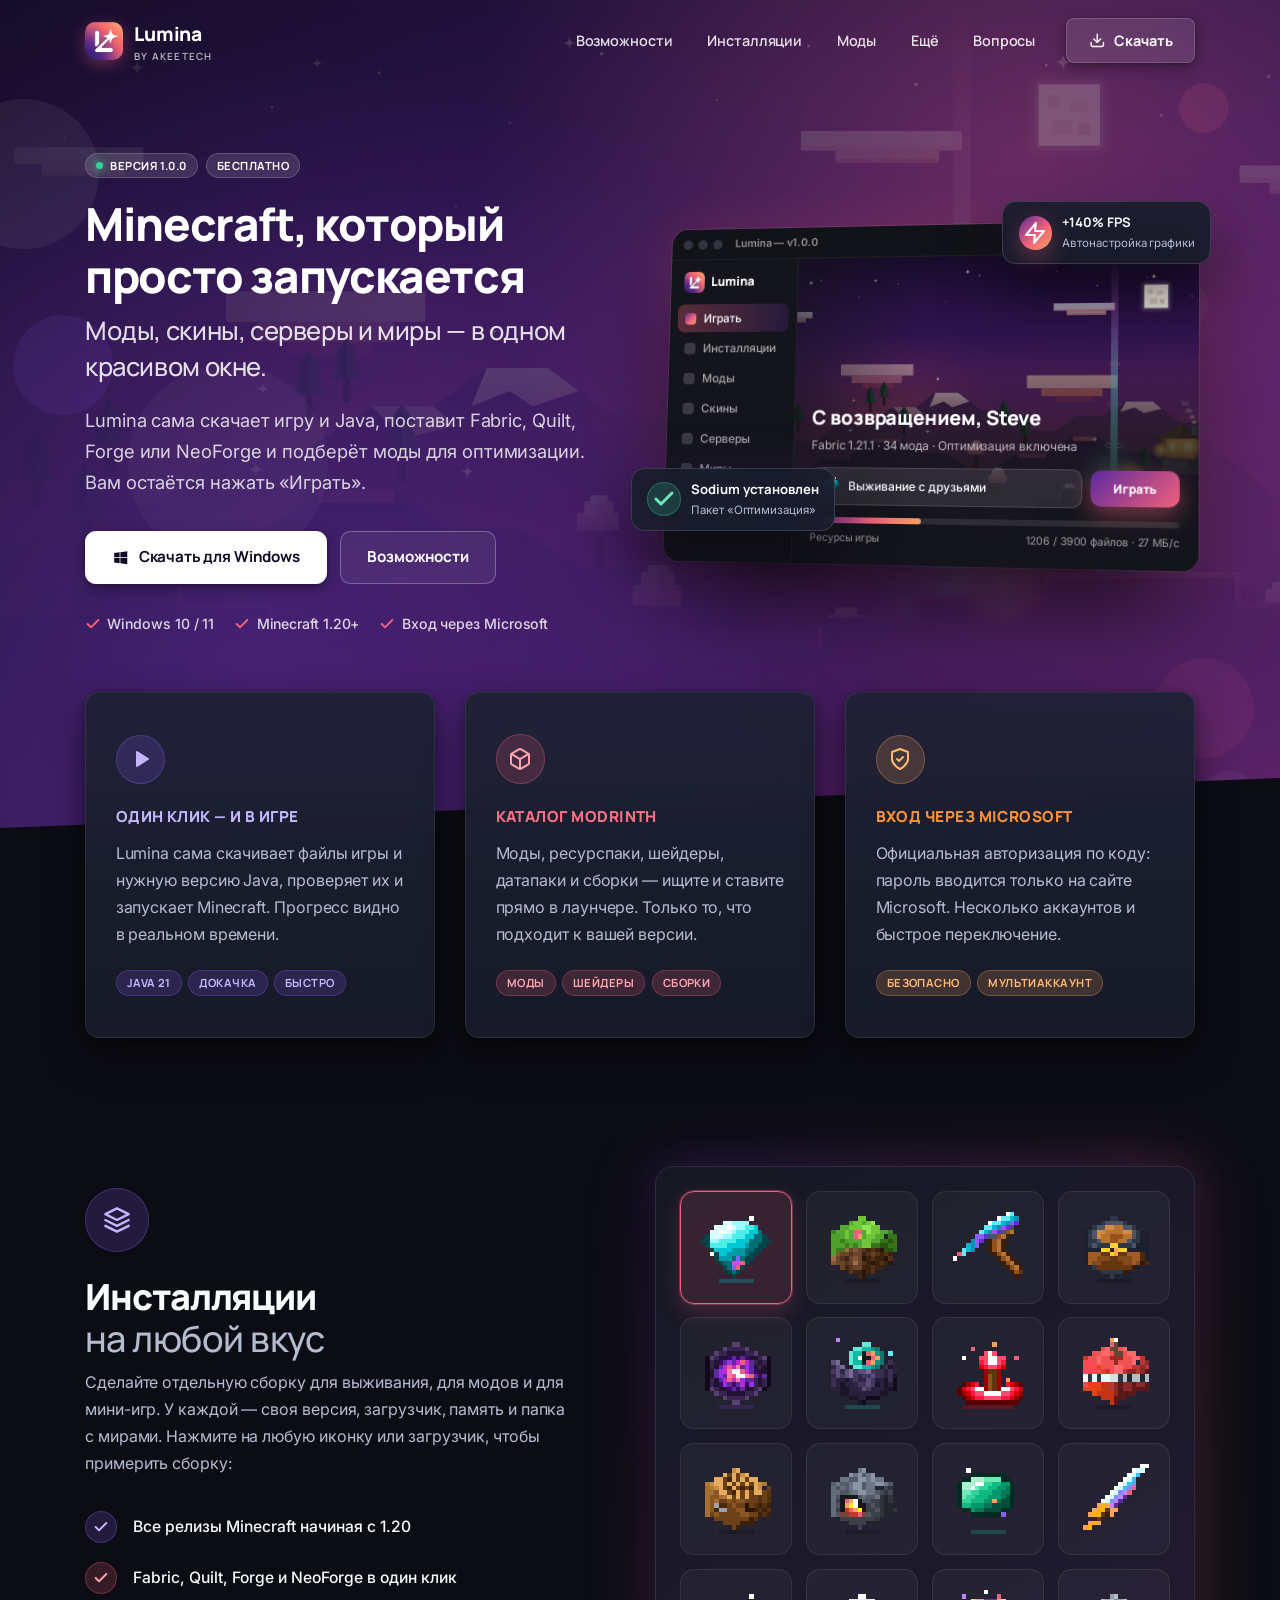
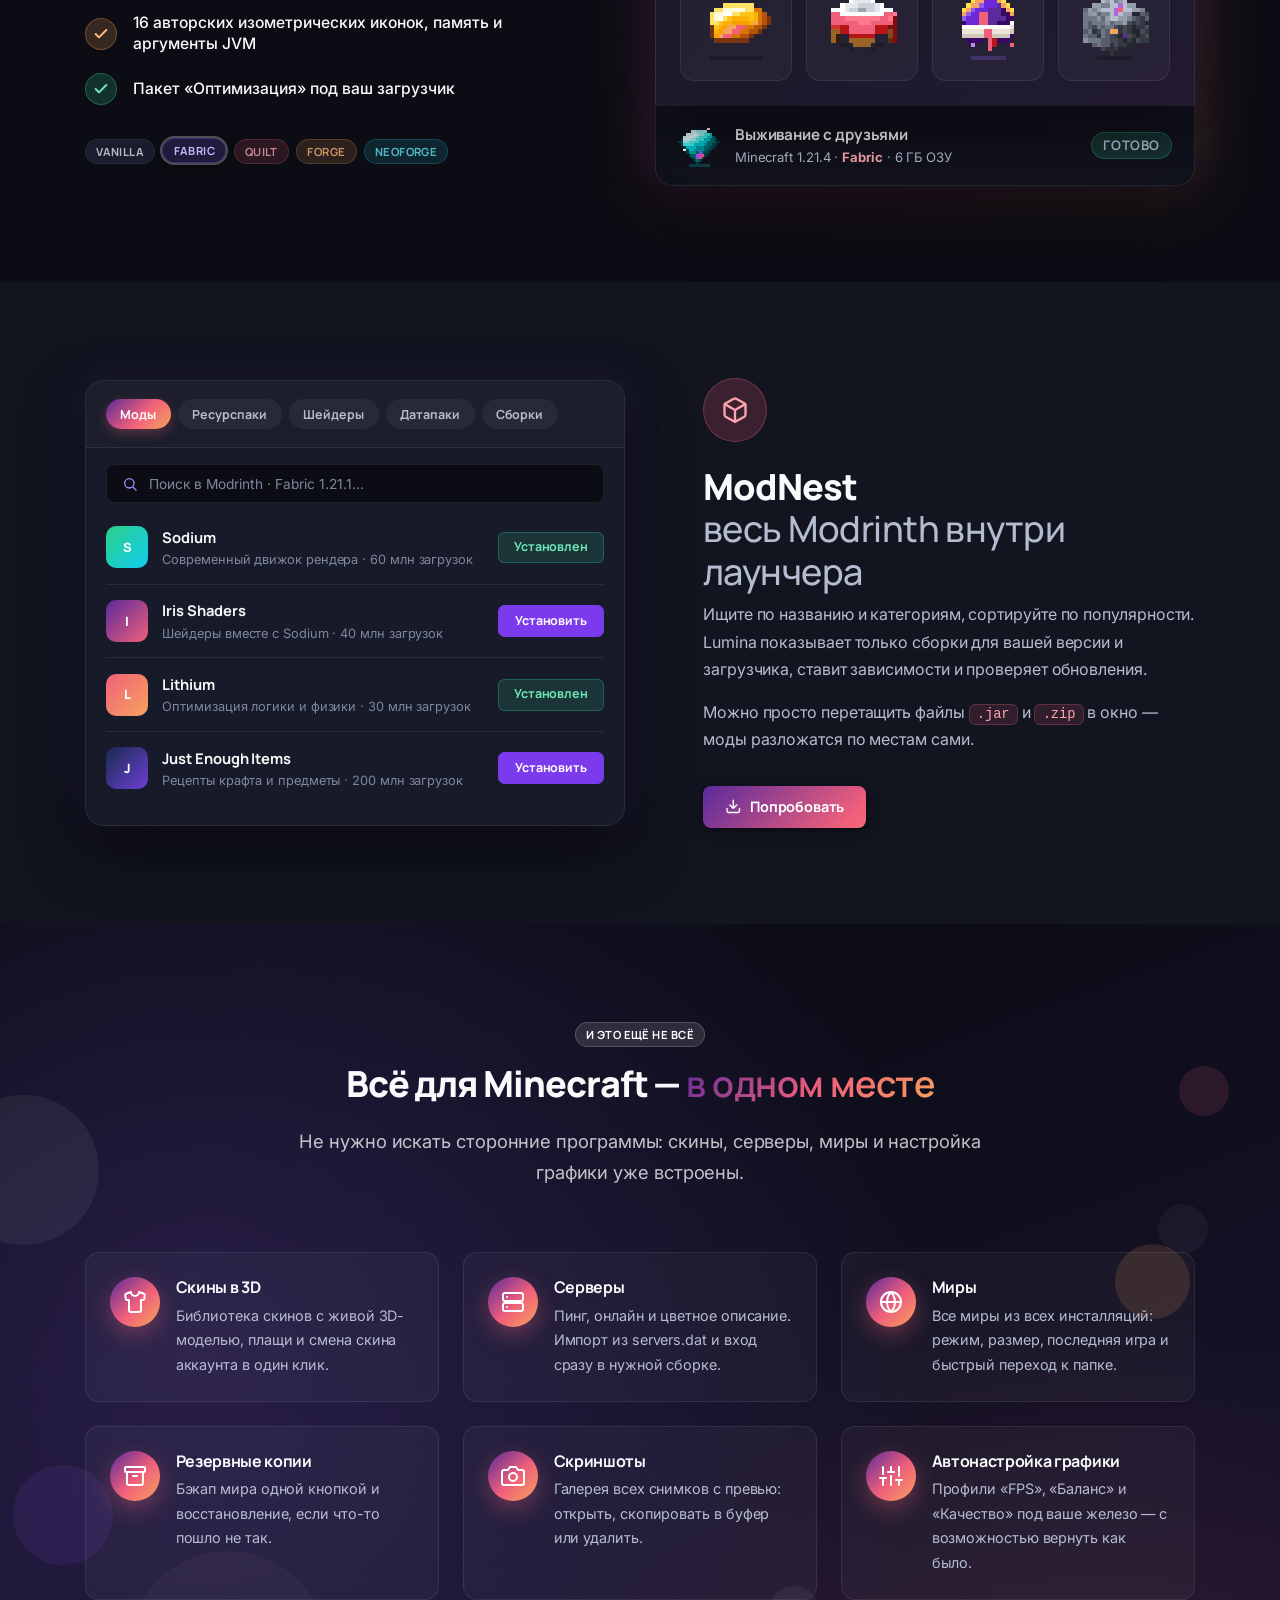
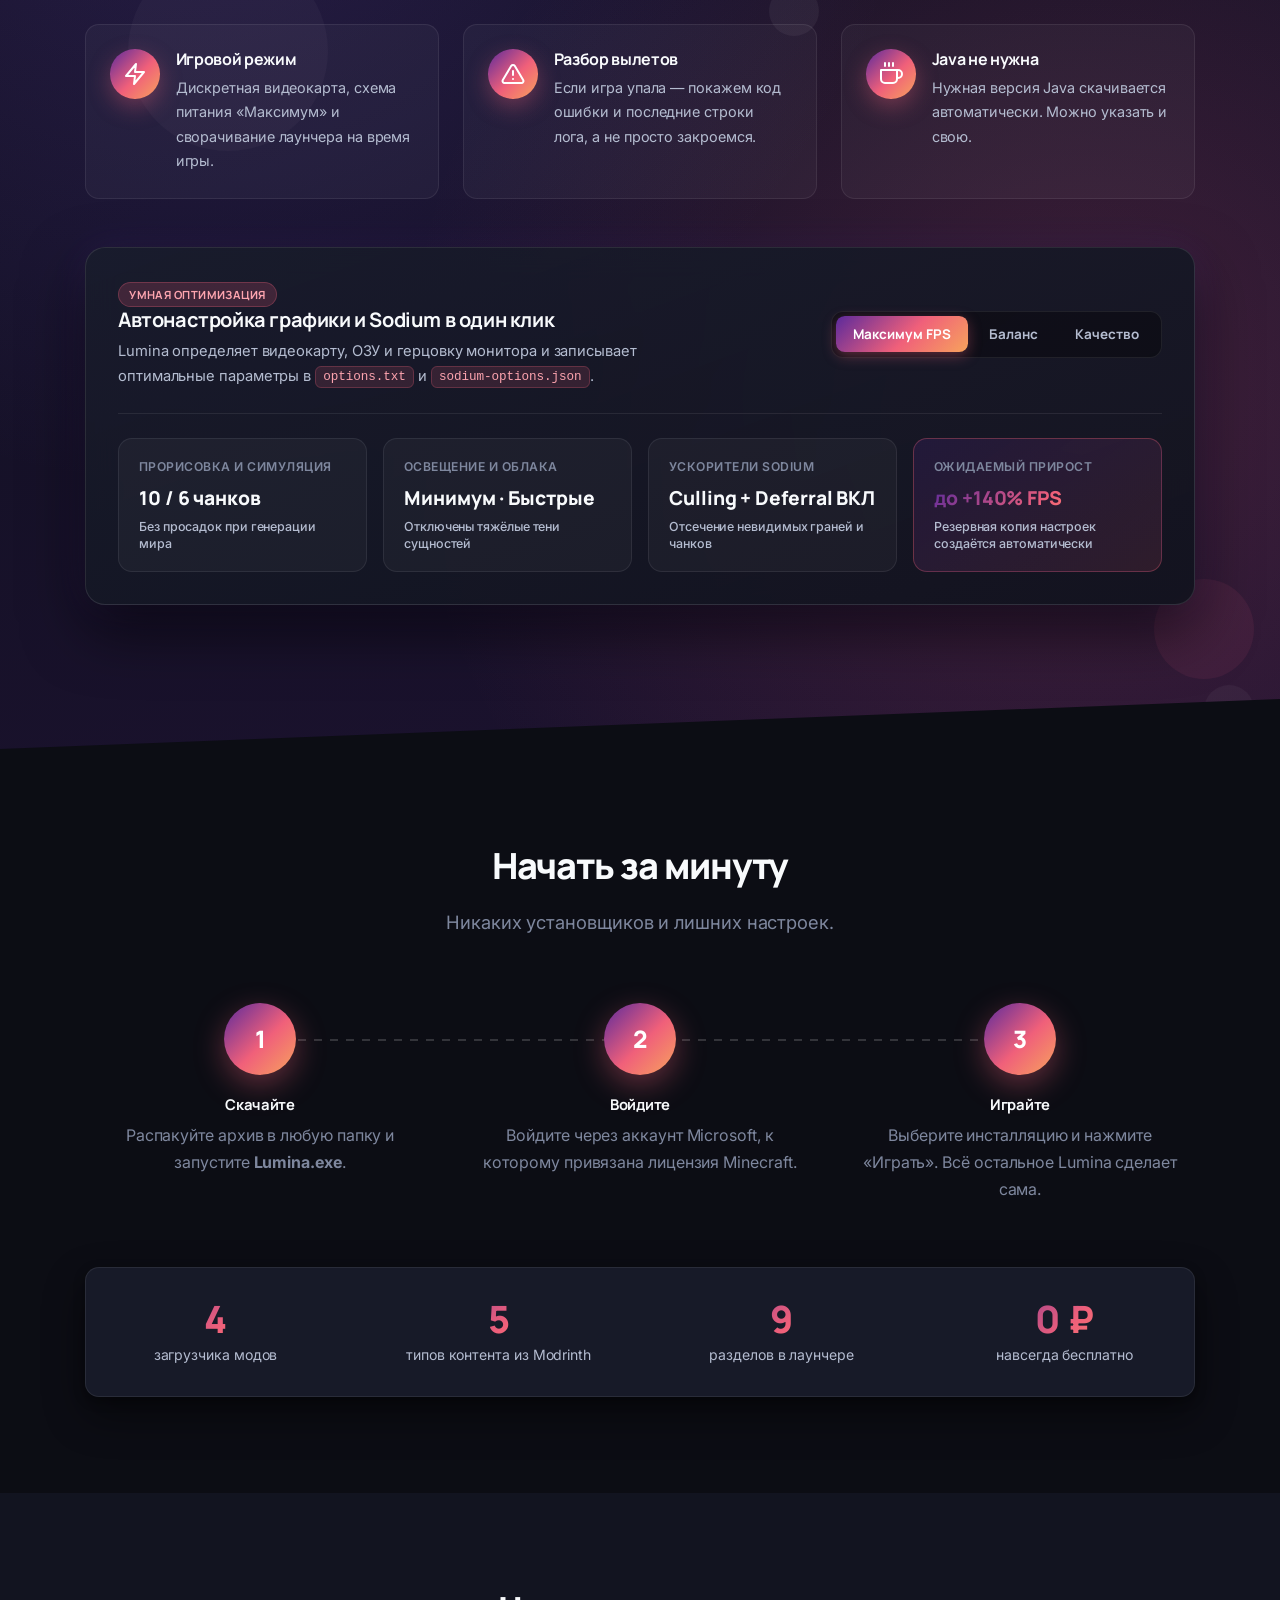
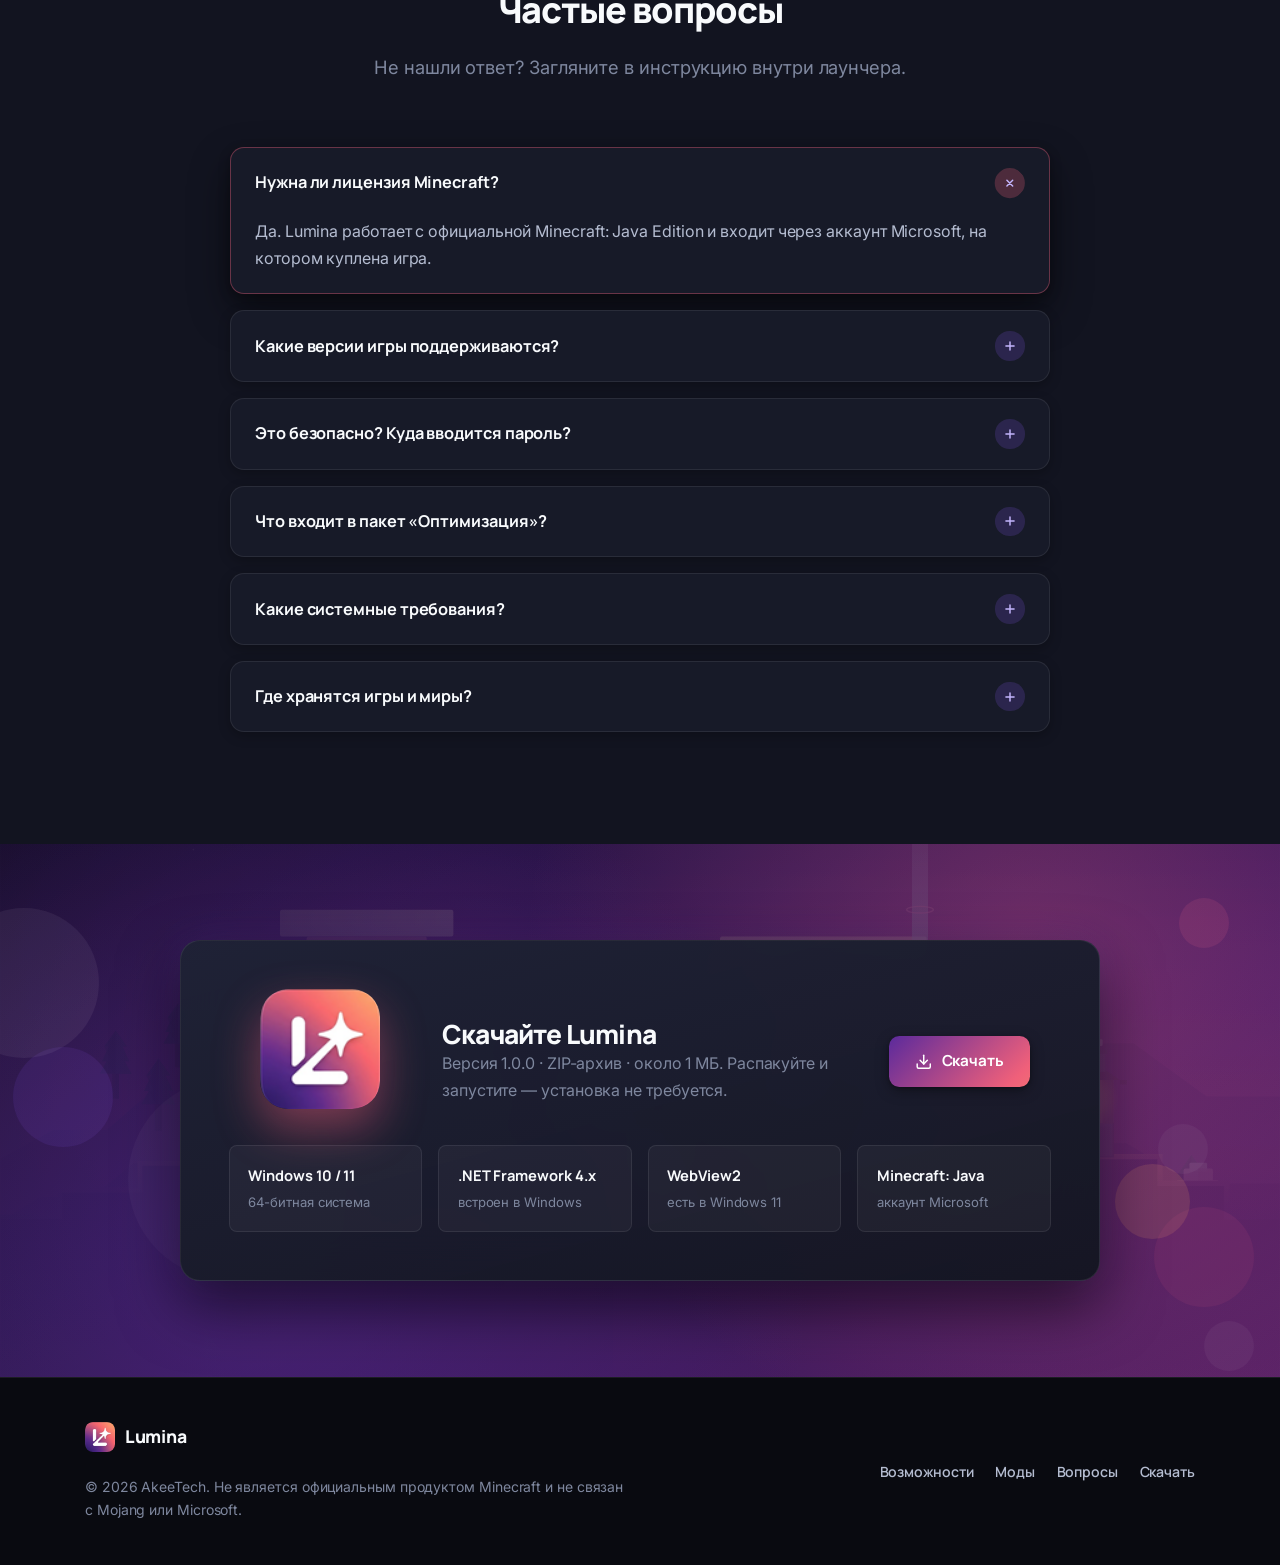
==== index.html @ 996319bb "Lumina launcher website" ====
<!DOCTYPE html>
<html lang="ru">
<head>
  <meta charset="utf-8">
  <meta name="viewport" content="width=device-width, initial-scale=1, shrink-to-fit=no">
  <title>Lumina — лаунчер Minecraft от AkeeTech</title>
  <meta name="description" content="Lumina — быстрый и красивый лаунчер Minecraft: Java Edition для Windows. Fabric, Quilt, Forge, NeoForge, моды из Modrinth, скины, серверы и миры в одном окне.">
  <meta name="theme-color" content="#0c0d14">
  <meta property="og:title" content="Lumina — лаунчер Minecraft">
  <meta property="og:description" content="Моды, скины, серверы и миры — в одном окне. Бесплатно для Windows.">
  <meta property="og:image" content="assets/img/lumina-512.png">
  <link rel="icon" href="favicon.ico">
  <link rel="apple-touch-icon" href="assets/img/lumina-512.png">
  <!-- Manrope (заголовки) и Inter (текст) с поддержкой кириллицы -->
  <link rel="preconnect" href="https://fonts.googleapis.com">
  <link rel="preconnect" href="https://fonts.gstatic.com" crossorigin>
  <link href="https://fonts.googleapis.com/css2?family=Inter:wght@400;500;600;700&family=Manrope:wght@600;700;800&display=swap" rel="stylesheet">
  <link rel="stylesheet" href="assets/css/argon-lumina.css">
</head>
<body>

  <!-- SVG-иконки -->
  <svg width="0" height="0" style="position:absolute" aria-hidden="true">
    <defs>
      <symbol id="i-download" viewBox="0 0 24 24" fill="none" stroke="currentColor" stroke-width="2" stroke-linecap="round" stroke-linejoin="round"><path d="M21 15v4a2 2 0 0 1-2 2H5a2 2 0 0 1-2-2v-4"/><path d="m7 10 5 5 5-5"/><path d="M12 15V3"/></symbol>
      <symbol id="i-play" viewBox="0 0 24 24" fill="currentColor"><path d="M8 5.14v13.72a1 1 0 0 0 1.5.86l11-6.86a1 1 0 0 0 0-1.72l-11-6.86A1 1 0 0 0 8 5.14Z"/></symbol>
      <symbol id="i-box" viewBox="0 0 24 24" fill="none" stroke="currentColor" stroke-width="2" stroke-linecap="round" stroke-linejoin="round"><path d="M21 16V8a2 2 0 0 0-1-1.73l-7-4a2 2 0 0 0-2 0l-7 4A2 2 0 0 0 3 8v8a2 2 0 0 0 1 1.73l7 4a2 2 0 0 0 2 0l7-4A2 2 0 0 0 21 16z"/><path d="M3.27 6.96 12 12.01l8.73-5.05M12 22.08V12"/></symbol>
      <symbol id="i-shield" viewBox="0 0 24 24" fill="none" stroke="currentColor" stroke-width="2" stroke-linecap="round" stroke-linejoin="round"><path d="M12 22s8-4 8-10V5l-8-3-8 3v7c0 6 8 10 8 10z"/><path d="m9 12 2 2 4-4"/></symbol>
      <symbol id="i-layers" viewBox="0 0 24 24" fill="none" stroke="currentColor" stroke-width="2" stroke-linecap="round" stroke-linejoin="round"><path d="m12 2 10 5-10 5L2 7l10-5z"/><path d="m2 17 10 5 10-5M2 12l10 5 10-5"/></symbol>
      <symbol id="i-search" viewBox="0 0 24 24" fill="none" stroke="currentColor" stroke-width="2" stroke-linecap="round"><circle cx="11" cy="11" r="7"/><path d="m21 21-4.35-4.35"/></symbol>
      <symbol id="i-user" viewBox="0 0 24 24" fill="none" stroke="currentColor" stroke-width="2" stroke-linecap="round" stroke-linejoin="round"><path d="M20 21v-2a4 4 0 0 0-4-4H8a4 4 0 0 0-4 4v2"/><circle cx="12" cy="7" r="4"/></symbol>
      <symbol id="i-server" viewBox="0 0 24 24" fill="none" stroke="currentColor" stroke-width="2" stroke-linecap="round" stroke-linejoin="round"><rect x="2" y="3" width="20" height="8" rx="2"/><rect x="2" y="13" width="20" height="8" rx="2"/><path d="M6 7h.01M6 17h.01"/></symbol>
      <symbol id="i-globe" viewBox="0 0 24 24" fill="none" stroke="currentColor" stroke-width="2" stroke-linecap="round" stroke-linejoin="round"><circle cx="12" cy="12" r="10"/><path d="M2 12h20M12 2a15.3 15.3 0 0 1 4 10 15.3 15.3 0 0 1-4 10 15.3 15.3 0 0 1-4-10 15.3 15.3 0 0 1 4-10z"/></symbol>
      <symbol id="i-archive" viewBox="0 0 24 24" fill="none" stroke="currentColor" stroke-width="2" stroke-linecap="round" stroke-linejoin="round"><rect x="2" y="3" width="20" height="5" rx="1"/><path d="M4 8v11a2 2 0 0 0 2 2h12a2 2 0 0 0 2-2V8M10 12h4"/></symbol>
      <symbol id="i-camera" viewBox="0 0 24 24" fill="none" stroke="currentColor" stroke-width="2" stroke-linecap="round" stroke-linejoin="round"><path d="M23 19a2 2 0 0 1-2 2H3a2 2 0 0 1-2-2V8a2 2 0 0 1 2-2h4l2-3h6l2 3h4a2 2 0 0 1 2 2z"/><circle cx="12" cy="13" r="4"/></symbol>
      <symbol id="i-sliders" viewBox="0 0 24 24" fill="none" stroke="currentColor" stroke-width="2" stroke-linecap="round"><path d="M4 21v-7M4 10V3M12 21v-9M12 8V3M20 21v-5M20 12V3M1 14h6M9 8h6M17 16h6"/></symbol>
      <symbol id="i-zap" viewBox="0 0 24 24" fill="none" stroke="currentColor" stroke-width="2" stroke-linecap="round" stroke-linejoin="round"><path d="M13 2 3 14h9l-1 8 10-12h-9l1-8z"/></symbol>
      <symbol id="i-alert" viewBox="0 0 24 24" fill="none" stroke="currentColor" stroke-width="2" stroke-linecap="round" stroke-linejoin="round"><path d="M10.29 3.86 1.82 18a2 2 0 0 0 1.71 3h16.94a2 2 0 0 0 1.71-3L13.71 3.86a2 2 0 0 0-3.42 0z"/><path d="M12 9v4M12 17h.01"/></symbol>
      <symbol id="i-coffee" viewBox="0 0 24 24" fill="none" stroke="currentColor" stroke-width="2" stroke-linecap="round" stroke-linejoin="round"><path d="M18 8h1a4 4 0 0 1 0 8h-1M2 8h16v9a4 4 0 0 1-4 4H6a4 4 0 0 1-4-4V8zM6 1v3M10 1v3M14 1v3"/></symbol>
      <symbol id="i-shirt" viewBox="0 0 24 24" fill="none" stroke="currentColor" stroke-width="2" stroke-linecap="round" stroke-linejoin="round"><path d="M20.38 3.46 16 2a4 4 0 0 1-8 0L3.62 3.46a2 2 0 0 0-1.34 2.23l.58 3.47a1 1 0 0 0 .99.84H6v10c0 1.1.9 2 2 2h8a2 2 0 0 0 2-2V10h2.15a1 1 0 0 0 .99-.84l.58-3.47a2 2 0 0 0-1.34-2.23z"/></symbol>
      <symbol id="i-check" viewBox="0 0 24 24" fill="none" stroke="currentColor" stroke-width="3" stroke-linecap="round" stroke-linejoin="round"><path d="M20 6 9 17l-5-5"/></symbol>
      <symbol id="i-windows" viewBox="0 0 24 24" fill="currentColor"><path d="M3 5.5 10.5 4.5v7H3zM11.5 4.4 21 3v8.5h-9.5zM3 12.5h7.5v7L3 18.5zM11.5 12.5H21V21l-9.5-1.4z"/></symbol>
      <symbol id="i-gift" viewBox="0 0 24 24" fill="none" stroke="currentColor" stroke-width="2" stroke-linecap="round" stroke-linejoin="round"><path d="M20 12v10H4V12M2 7h20v5H2zM12 22V7M12 7H7.5a2.5 2.5 0 0 1 0-5C11 2 12 7 12 7zM12 7h4.5a2.5 2.5 0 0 0 0-5C13 2 12 7 12 7z"/></symbol>
      <symbol id="i-menu" viewBox="0 0 24 24" fill="none" stroke="currentColor" stroke-width="2" stroke-linecap="round"><path d="M4 7h16M4 12h16M4 17h16"/></symbol>
      <symbol id="i-sparkle" viewBox="0 0 24 24" fill="currentColor"><path d="M12 2C12 7.5 7.5 12 2 12c5.5 0 10 4.5 10 10 0-5.5 4.5-10 10-10-5.5 0-10-4.5-10-10Z"/></symbol>
    </defs>
  </svg>

  <!-- ===================== Навигация ===================== -->
  <nav class="navbar" id="navbar">
    <div class="container">
      <a class="navbar-brand" href="#top">
        <img src="assets/img/lumina-512.png" alt="">
        <span>Lumina<small>by AkeeTech</small></span>
      </a>
      <button class="navbar-toggler" id="nav-toggle" aria-label="Меню" aria-expanded="false">
        <svg><use href="#i-menu"/></svg>
      </button>
      <div class="navbar-collapse">
        <ul class="navbar-nav">
          <li><a class="nav-link" href="#features">Возможности</a></li>
          <li><a class="nav-link" href="#instances">Инсталляции</a></li>
          <li><a class="nav-link" href="#modnest">Моды</a></li>
          <li><a class="nav-link" href="#more">Ещё</a></li>
          <li><a class="nav-link" href="#faq">Вопросы</a></li>
          <li><a class="btn btn-neutral btn-icon" href="#download"><svg><use href="#i-download"/></svg>Скачать</a></li>
        </ul>
      </div>
    </div>
  </nav>

  <main id="top">

    <!-- ===================== Герой ===================== -->
    <section class="section section-shaped hero">
      <div class="shape shape-lumina">
        <span class="span-150"></span><span class="span-50"></span><span class="span-50"></span>
        <span class="span-75"></span><span class="span-100"></span><span class="span-75"></span>
        <span class="span-50"></span><span class="span-100"></span><span class="span-50"></span>
      </div>
      <div class="container">
        <div class="row align-items-center">
          <div class="col-lg-6">
            <div class="hero-badges">
              <span class="badge badge-pill badge-white badge-dot">Версия 1.0.0</span>
              <span class="badge badge-pill badge-white">Бесплатно</span>
            </div>
            <h1 class="display-2">Minecraft, который просто запускается
              <span>Моды, скины, серверы и миры — в одном красивом окне.</span>
            </h1>
            <p class="lead">Lumina сама скачает игру и Java, поставит Fabric, Quilt, Forge или NeoForge и подберёт моды для оптимизации. Вам остаётся нажать «Играть».</p>
            <div class="hero-actions">
              <a href="#download" class="btn btn-white btn-lg btn-icon"><svg><use href="#i-windows"/></svg>Скачать для Windows</a>
              <a href="#features" class="btn btn-outline-white btn-lg">Возможности</a>
            </div>
            <div class="hero-meta">
              <span><svg><use href="#i-check"/></svg>Windows 10 / 11</span>
              <span><svg><use href="#i-check"/></svg>Minecraft 1.20+</span>
              <span><svg><use href="#i-check"/></svg>Вход через Microsoft</span>
            </div>
          </div>
          <div class="col-lg-6">
            <div class="mockup-wrap reveal">
              <div class="mockup" id="hero-mockup">
                <div class="mockup-bar"><i></i><i></i><i></i><b>Lumina — v1.0.0</b></div>
                <div class="mockup-body">
                  <div class="mockup-side">
                    <div class="m-logo"><img src="assets/img/lumina-512.png" alt="">Lumina</div>
                    <button type="button" class="m-item active" data-m-view="play"><i></i>Играть</button>
                    <button type="button" class="m-item" data-m-view="instances"><i></i>Инсталляции</button>
                    <button type="button" class="m-item" data-m-view="mods"><i></i>Моды</button>
                    <button type="button" class="m-item" data-m-view="skins"><i></i>Скины</button>
                    <button type="button" class="m-item" data-m-view="servers"><i></i>Серверы</button>
                    <button type="button" class="m-item" data-m-view="worlds"><i></i>Миры</button>
                    <button type="button" class="m-item" data-m-view="settings"><i></i>Настройки</button>
                  </div>
                  <div class="mockup-main" id="m-screen">
                    <div class="m-view active" data-m-panel="play">
                      <div class="m-title">С возвращением, Steve</div>
                      <div class="m-sub" id="m-sub">Fabric 1.21.1 · 34 мода · Оптимизация включена</div>
                      <div class="m-row">
                        <button type="button" class="m-select" id="m-instance-cycle" title="Нажмите, чтобы переключить сборку">
                          <img id="m-inst-icon" src="assets/img/icons/diamond.svg" alt="">
                          <span id="m-inst-name">Выживание с друзьями</span>
                        </button>
                        <button type="button" class="m-play" id="m-play-btn">Играть</button>
                      </div>
                      <div class="m-progress"><span id="m-bar"></span></div>
                      <div class="m-progress-text"><span id="m-label">Ресурсы игры</span><span id="m-text">0 / 3900 файлов</span></div>
                    </div>
                    <div class="m-view" data-m-panel="instances">
                      <div class="m-title">Инсталляции</div>
                      <div class="m-sub">3 сборки · кликните для быстрого запуска</div>
                      <div class="m-mini-list">
                        <div class="m-mini-row"><img src="assets/img/icons/diamond.svg" alt=""><div><b>Выживание с друзьями</b><small>Fabric 1.21.1 · 6 ГБ ОЗУ</small></div><span class="m-tag">Готово</span></div>
                        <div class="m-mini-row"><img src="assets/img/icons/nether.svg" alt=""><div><b>Тест шейдеров</b><small>Iris + Sodium 1.21.1 · 8 ГБ ОЗУ</small></div><span class="m-tag">34 мода</span></div>
                        <div class="m-mini-row"><img src="assets/img/icons/crafting.svg" alt=""><div><b>Техно-сборка Create</b><small>NeoForge 1.20.4 · 8 ГБ ОЗУ</small></div><span class="m-tag">68 модов</span></div>
                      </div>
                    </div>
                    <div class="m-view" data-m-panel="mods">
                      <div class="m-title">ModNest · Каталог</div>
                      <div class="m-sub">Подборка под Fabric 1.21.1 · Пакет «Оптимизация» активен</div>
                      <div class="m-mini-list">
                        <div class="m-mini-row"><span class="m-dot ok"></span><div><b>Sodium + Lithium</b><small>Ускорение рендера и тиков</small></div><span class="m-tag ok">Вкл</span></div>
                        <div class="m-mini-row"><span class="m-dot ok"></span><div><b>Iris Shaders</b><small>Поддержка шейдеров</small></div><span class="m-tag ok">Вкл</span></div>
                        <div class="m-mini-row"><span class="m-dot"></span><div><b>FerriteCore + ImmediatelyFast</b><small>Экономия ОЗУ до 45%</small></div><span class="m-tag ok">Вкл</span></div>
                      </div>
                    </div>
                    <div class="m-view" data-m-panel="skins">
                      <div class="m-title">Библиотека скинов</div>
                      <div class="m-sub">3D-предпросмотр, модели Classic / Slim и плащи</div>
                      <div class="m-mini-list">
                        <div class="m-mini-row"><img src="assets/img/icons/emerald.svg" alt=""><div><b>Steve · Основной скин</b><small>Классические руки (4px) · Плащ Migrator</small></div><span class="m-tag ok">Надет</span></div>
                        <div class="m-mini-row"><img src="assets/img/icons/gold.svg" alt=""><div><b>Рыцарь Незера</b><small>Тонкие руки (3px) · В библиотеке</small></div><span class="m-tag">Выбрать</span></div>
                      </div>
                    </div>
                    <div class="m-view" data-m-panel="servers">
                      <div class="m-title">Серверы</div>
                      <div class="m-sub">Живой пинг и вход сразу с нужной сборкой</div>
                      <div class="m-mini-list">
                        <div class="m-mini-row"><img src="assets/img/icons/grass.svg" alt=""><div><b>Hypixel Network</b><small>mc.hypixel.net · 42 810 игроков</small></div><span class="m-tag ok">38 мс</span></div>
                        <div class="m-mini-row"><img src="assets/img/icons/sword.svg" alt=""><div><b>Наш приватный SMP</b><small>smp.akee.tech · 12 / 30 игроков</small></div><span class="m-tag ok">14 мс</span></div>
                      </div>
                    </div>
                    <div class="m-view" data-m-panel="worlds">
                      <div class="m-title">Миры и бэкапы</div>
                      <div class="m-sub">Все сохранения и скриншоты в одном окне</div>
                      <div class="m-mini-list">
                        <div class="m-mini-row"><img src="assets/img/icons/grass.svg" alt=""><div><b>Основной мир 1.21</b><small>Выживание · 412 МБ · Бэкап сегодня</small></div><span class="m-tag ok">Бэкап</span></div>
                        <div class="m-mini-row"><img src="assets/img/icons/redstone.svg" alt=""><div><b>Тест механизмов</b><small>Творческий · 86 МБ</small></div><span class="m-tag">Папка</span></div>
                      </div>
                    </div>
                    <div class="m-view" data-m-panel="settings">
                      <div class="m-title">Настройки и Игровой режим</div>
                      <div class="m-sub">Автовыбор Java 21 · Высокий приоритет GPU</div>
                      <div class="m-mini-list">
                        <div class="m-mini-row"><img src="assets/img/icons/furnace.svg" alt=""><div><b>Память JVM: 6144 МБ</b><small>Рекомендовано для 16 ГБ ОЗУ</small></div><span class="m-tag ok">Авто</span></div>
                        <div class="m-mini-row"><img src="assets/img/icons/tnt.svg" alt=""><div><b>Игровой режим</b><small>Дискретная GPU + питание «Максимум»</small></div><span class="m-tag ok">Активен</span></div>
                      </div>
                    </div>
                  </div>
                </div>
              </div>
              <div class="floating-chip chip-1">
                <span class="icon icon-shape icon-shape-success"><svg><use href="#i-check"/></svg></span>
                <div>Sodium установлен<small>Пакет «Оптимизация»</small></div>
              </div>
              <div class="floating-chip chip-2">
                <span class="icon icon-shape icon-shape-gradient"><svg><use href="#i-zap"/></svg></span>
                <div>+140% FPS<small>Автонастройка графики</small></div>
              </div>
            </div>
          </div>
        </div>
      </div>
      <div class="separator separator-bottom separator-skew">
        <svg x="0" y="0" viewBox="0 0 2560 100" preserveAspectRatio="none" xmlns="http://www.w3.org/2000/svg"><polygon class="fill-white" points="2560 0 2560 100 0 100"/></svg>
      </div>
    </section>

    <!-- ===================== Три главные карточки ===================== -->
    <section class="section section-lg section-features" id="features">
      <div class="container">
        <div class="row justify-content-center">
          <div class="col-lg-12">
            <div class="row row-grid row-cards">
              <div class="col-lg-4 reveal">
                <div class="card card-lift--hover shadow border-0 feature-card h-100">
                  <div class="card-body">
                    <div class="icon icon-shape icon-shape-primary"><svg><use href="#i-play"/></svg></div>
                    <h6 class="text-primary">Один клик — и в игре</h6>
                    <p>Lumina сама скачивает файлы игры и нужную версию Java, проверяет их и запускает Minecraft. Прогресс видно в реальном времени.</p>
                    <div class="badges">
                      <span class="badge badge-pill badge-primary">Java 21</span>
                      <span class="badge badge-pill badge-primary">Докачка</span>
                      <span class="badge badge-pill badge-primary">Быстро</span>
                    </div>
                  </div>
                </div>
              </div>
              <div class="col-lg-4 reveal" data-delay="1">
                <div class="card card-lift--hover shadow border-0 feature-card h-100">
                  <div class="card-body">
                    <div class="icon icon-shape icon-shape-coral"><svg><use href="#i-box"/></svg></div>
                    <h6 class="h6-coral">Каталог Modrinth</h6>
                    <p>Моды, ресурспаки, шейдеры, датапаки и сборки — ищите и ставите прямо в лаунчере. Только то, что подходит к вашей версии.</p>
                    <div class="badges">
                      <span class="badge badge-pill badge-coral">Моды</span>
                      <span class="badge badge-pill badge-coral">Шейдеры</span>
                      <span class="badge badge-pill badge-coral">Сборки</span>
                    </div>
                  </div>
                </div>
              </div>
              <div class="col-lg-4 reveal" data-delay="2">
                <div class="card card-lift--hover shadow border-0 feature-card h-100">
                  <div class="card-body">
                    <div class="icon icon-shape icon-shape-orange"><svg><use href="#i-shield"/></svg></div>
                    <h6 class="h6-orange">Вход через Microsoft</h6>
                    <p>Официальная авторизация по коду: пароль вводится только на сайте Microsoft. Несколько аккаунтов и быстрое переключение.</p>
                    <div class="badges">
                      <span class="badge badge-pill badge-orange">Безопасно</span>
                      <span class="badge badge-pill badge-orange">Мультиаккаунт</span>
                    </div>
                  </div>
                </div>
              </div>
            </div>
          </div>
        </div>
      </div>
    </section>

    <!-- ===================== Инсталляции ===================== -->
    <section class="section section-lg" id="instances">
      <div class="container">
        <div class="row row-grid align-items-center">
          <div class="col-md-6 order-md-2 reveal">
            <div class="icons-board-wrap">
              <div class="icons-board" id="icons-board">
                <button type="button" class="tile active" data-icon="assets/img/icons/diamond.svg" data-title="Выживание с друзьями"><img src="assets/img/icons/diamond.svg" alt="Алмаз"></button>
                <button type="button" class="tile" data-icon="assets/img/icons/grass.svg" data-title="Классический мир"><img src="assets/img/icons/grass.svg" alt="Трава"></button>
                <button type="button" class="tile" data-icon="assets/img/icons/pickaxe.svg" data-title="Шахтёрский поход"><img src="assets/img/icons/pickaxe.svg" alt="Кирка"></button>
                <button type="button" class="tile" data-icon="assets/img/icons/chest.svg" data-title="Склад сокровищ"><img src="assets/img/icons/chest.svg" alt="Сундук"></button>
                <button type="button" class="tile" data-icon="assets/img/icons/nether.svg" data-title="Экспедиция в Незер"><img src="assets/img/icons/nether.svg" alt="Незер"></button>
                <button type="button" class="tile" data-icon="assets/img/icons/end.svg" data-title="Поход в Энд"><img src="assets/img/icons/end.svg" alt="Энд"></button>
                <button type="button" class="tile" data-icon="assets/img/icons/redstone.svg" data-title="Лаборатория редстоуна"><img src="assets/img/icons/redstone.svg" alt="Редстоун"></button>
                <button type="button" class="tile" data-icon="assets/img/icons/tnt.svg" data-title="Полигон испытаний"><img src="assets/img/icons/tnt.svg" alt="TNT"></button>
                <button type="button" class="tile" data-icon="assets/img/icons/crafting.svg" data-title="Техно-сборка Create"><img src="assets/img/icons/crafting.svg" alt="Верстак"></button>
                <button type="button" class="tile" data-icon="assets/img/icons/furnace.svg" data-title="Индустриальный мир"><img src="assets/img/icons/furnace.svg" alt="Печь"></button>
                <button type="button" class="tile" data-icon="assets/img/icons/emerald.svg" data-title="Торговая империя"><img src="assets/img/icons/emerald.svg" alt="Изумруд"></button>
                <button type="button" class="tile" data-icon="assets/img/icons/sword.svg" data-title="PvP и мини-игры"><img src="assets/img/icons/sword.svg" alt="Меч"></button>
                <button type="button" class="tile" data-icon="assets/img/icons/gold.svg" data-title="Золотая лихорадка"><img src="assets/img/icons/gold.svg" alt="Золото"></button>
                <button type="button" class="tile" data-icon="assets/img/icons/bed.svg" data-title="Уютный сервер"><img src="assets/img/icons/bed.svg" alt="Кровать"></button>
                <button type="button" class="tile" data-icon="assets/img/icons/book.svg" data-title="Магия и чары"><img src="assets/img/icons/book.svg" alt="Книга"></button>
                <button type="button" class="tile" data-icon="assets/img/icons/stone.svg" data-title="Хардкор на камне"><img src="assets/img/icons/stone.svg" alt="Камень"></button>
              </div>
              <div class="inst-preview-card" id="inst-preview-card">
                <img id="ip-icon" src="assets/img/icons/diamond.svg" alt="">
                <div class="ip-meta">
                  <strong id="ip-title">Выживание с друзьями</strong>
                  <span id="ip-sub">Minecraft 1.21.4 · <b id="ip-loader">Fabric</b> · 6 ГБ ОЗУ</span>
                </div>
                <span class="badge badge-pill badge-success badge-dot">Готово</span>
              </div>
            </div>
          </div>
          <div class="col-md-6 order-md-1 reveal" data-delay="1">
            <div class="pr-md-5">
              <div class="icon icon-lg icon-shape icon-shape-primary shadow-sm mb-4"><svg><use href="#i-layers"/></svg></div>
              <h3 class="display-3">Инсталляции<span>на любой вкус</span></h3>
              <p>Сделайте отдельную сборку для выживания, для модов и для мини-игр. У каждой — своя версия, загрузчик, память и папка с мирами. Нажмите на любую иконку или загрузчик, чтобы примерить сборку:</p>
              <ul class="list-unstyled check-list mt-4">
                <li><span class="icon icon-sm icon-shape icon-shape-primary"><svg><use href="#i-check"/></svg></span><h6>Все релизы Minecraft начиная с 1.20</h6></li>
                <li><span class="icon icon-sm icon-shape icon-shape-coral"><svg><use href="#i-check"/></svg></span><h6>Fabric, Quilt, Forge и NeoForge в один клик</h6></li>
                <li><span class="icon icon-sm icon-shape icon-shape-orange"><svg><use href="#i-check"/></svg></span><h6>16 авторских изометрических иконок, память и аргументы JVM</h6></li>
                <li><span class="icon icon-sm icon-shape icon-shape-success"><svg><use href="#i-check"/></svg></span><h6>Пакет «Оптимизация» под ваш загрузчик</h6></li>
              </ul>
              <div class="mt-4 loader-pills" id="loader-pills">
                <button type="button" class="badge badge-pill badge-default loader-pill" data-loader="Vanilla">Vanilla</button>
                <button type="button" class="badge badge-pill badge-primary loader-pill active" data-loader="Fabric">Fabric</button>
                <button type="button" class="badge badge-pill badge-coral loader-pill" data-loader="Quilt">Quilt</button>
                <button type="button" class="badge badge-pill badge-orange loader-pill" data-loader="Forge">Forge</button>
                <button type="button" class="badge badge-pill badge-info loader-pill" data-loader="NeoForge">NeoForge</button>
              </div>
            </div>
          </div>
        </div>
      </div>
    </section>

    <!-- ===================== ModNest ===================== -->
    <section class="section section-lg bg-secondary" id="modnest">
      <div class="container">
        <div class="row row-grid align-items-center">
          <div class="col-md-6 reveal">
            <div class="catalog" id="modnest-demo">
              <div class="catalog-head" role="tablist" aria-label="Категории ModNest">
                <button type="button" class="catalog-tab active" data-cat="mods">Моды</button>
                <button type="button" class="catalog-tab" data-cat="resourcepacks">Ресурспаки</button>
                <button type="button" class="catalog-tab" data-cat="shaders">Шейдеры</button>
                <button type="button" class="catalog-tab" data-cat="datapacks">Датапаки</button>
                <button type="button" class="catalog-tab" data-cat="modpacks">Сборки</button>
              </div>
              <label class="catalog-search">
                <svg><use href="#i-search"/></svg>
                <input type="search" id="catalog-filter" placeholder="Поиск в Modrinth · Fabric 1.21.1…" autocomplete="off">
              </label>
              <ul class="catalog-list" id="catalog-list">
                <li class="catalog-item">
                  <span class="ci-icon" style="background:linear-gradient(135deg,#2dce89,#11cdef)">S</span>
                  <span class="ci-text"><strong>Sodium</strong><span>Современный движок рендера · 60 млн загрузок</span></span>
                  <button type="button" class="btn btn-sm btn-installed" data-installed="true">Установлен</button>
                </li>
                <li class="catalog-item">
                  <span class="ci-icon" style="background:linear-gradient(135deg,#5b2a9c,#f0607a)">I</span>
                  <span class="ci-text"><strong>Iris Shaders</strong><span>Шейдеры вместе с Sodium · 40 млн загрузок</span></span>
                  <button type="button" class="btn btn-sm btn-primary" data-installed="false">Установить</button>
                </li>
                <li class="catalog-item">
                  <span class="ci-icon" style="background:linear-gradient(135deg,#f0607a,#f7a35c)">L</span>
                  <span class="ci-text"><strong>Lithium</strong><span>Оптимизация логики сервера · 30 млн загрузок</span></span>
                  <button type="button" class="btn btn-sm btn-installed" data-installed="true">Установлен</button>
                </li>
                <li class="catalog-item">
                  <span class="ci-icon" style="background:linear-gradient(135deg,#172b4d,#6f3fd6)">J</span>
                  <span class="ci-text"><strong>Just Enough Items</strong><span>Рецепты и предметы · 200 млн загрузок</span></span>
                  <button type="button" class="btn btn-sm btn-primary" data-installed="false">Установить</button>
                </li>
              </ul>
            </div>
          </div>
          <div class="col-md-6 reveal" data-delay="1">
            <div class="pl-md-5">
              <div class="icon icon-lg icon-shape icon-shape-coral shadow-sm mb-4"><svg><use href="#i-box"/></svg></div>
              <h3 class="display-3">ModNest<span>весь Modrinth внутри лаунчера</span></h3>
              <p>Ищите по названию и категориям, сортируйте по популярности. Lumina показывает только сборки для вашей версии и загрузчика, ставит зависимости и проверяет обновления.</p>
              <p>Можно просто перетащить файлы <code>.jar</code> и <code>.zip</code> в окно — моды разложатся по местам сами.</p>
              <a href="#download" class="btn btn-gradient btn-icon mt-3"><svg><use href="#i-download"/></svg>Попробовать</a>
            </div>
          </div>
        </div>
      </div>
    </section>

    <!-- ===================== Тёмная секция: всё остальное ===================== -->
    <section class="section section-lg section-shaped section-dark" id="more">
      <div class="shape shape-dark">
        <span class="span-150"></span><span class="span-50"></span><span class="span-50"></span>
        <span class="span-75"></span><span class="span-100"></span><span class="span-75"></span>
        <span class="span-50"></span><span class="span-100"></span><span class="span-50"></span>
      </div>
      <div class="container" style="padding-bottom:3rem">
        <div class="row justify-content-center text-center">
          <div class="col-lg-8 reveal">
            <span class="badge badge-pill badge-white mb-3">И это ещё не всё</span>
            <h2 class="display-3">Всё для Minecraft — <span class="text-gradient" style="display:inline;font-weight:600">в одном месте</span></h2>
            <p class="lead text-white-50">Не нужно искать сторонние программы: скины, серверы, миры и настройка графики уже встроены.</p>
          </div>
        </div>
        <div class="grid-features">
          <div class="mini-feature reveal">
            <span class="icon icon-shape icon-shape-gradient"><svg><use href="#i-shirt"/></svg></span>
            <div><h5>Скины в 3D</h5><p>Библиотека скинов с живой 3D-моделью, плащи и смена скина аккаунта в один клик.</p></div>
          </div>
          <div class="mini-feature reveal" data-delay="1">
            <span class="icon icon-shape icon-shape-gradient"><svg><use href="#i-server"/></svg></span>
            <div><h5>Серверы</h5><p>Пинг, онлайн и цветное описание. Импорт из servers.dat и вход сразу в нужной сборке.</p></div>
          </div>
          <div class="mini-feature reveal" data-delay="2">
            <span class="icon icon-shape icon-shape-gradient"><svg><use href="#i-globe"/></svg></span>
            <div><h5>Миры</h5><p>Все миры из всех инсталляций: режим, размер, последняя игра и быстрый переход к папке.</p></div>
          </div>
          <div class="mini-feature reveal">
            <span class="icon icon-shape icon-shape-gradient"><svg><use href="#i-archive"/></svg></span>
            <div><h5>Резервные копии</h5><p>Бэкап мира одной кнопкой и восстановление, если что-то пошло не так.</p></div>
          </div>
          <div class="mini-feature reveal" data-delay="1">
            <span class="icon icon-shape icon-shape-gradient"><svg><use href="#i-camera"/></svg></span>
            <div><h5>Скриншоты</h5><p>Галерея всех снимков с превью: открыть, скопировать в буфер или удалить.</p></div>
          </div>
          <div class="mini-feature reveal" data-delay="2">
            <span class="icon icon-shape icon-shape-gradient"><svg><use href="#i-sliders"/></svg></span>
            <div><h5>Автонастройка графики</h5><p>Профили «FPS», «Баланс» и «Качество» под ваше железо — с возможностью вернуть как было.</p></div>
          </div>
          <div class="mini-feature reveal">
            <span class="icon icon-shape icon-shape-gradient"><svg><use href="#i-zap"/></svg></span>
            <div><h5>Игровой режим</h5><p>Дискретная видеокарта, схема питания «Максимум» и сворачивание лаунчера на время игры.</p></div>
          </div>
          <div class="mini-feature reveal" data-delay="1">
            <span class="icon icon-shape icon-shape-gradient"><svg><use href="#i-alert"/></svg></span>
            <div><h5>Разбор вылетов</h5><p>Если игра упала — покажем код ошибки и последние строки лога, а не просто закроемся.</p></div>
          </div>
          <div class="mini-feature reveal" data-delay="2">
            <span class="icon icon-shape icon-shape-gradient"><svg><use href="#i-coffee"/></svg></span>
            <div><h5>Java не нужна</h5><p>Нужная версия Java скачивается автоматически. Можно указать и свою.</p></div>
          </div>
        </div>

        <!-- Интерактивный стенд автонастройки графики -->
        <div class="gfx-showcase reveal mt-5" id="gfx-showcase">
          <div class="gfx-showcase-head">
            <div>
              <span class="badge badge-pill badge-coral mb-2">Умная оптимизация</span>
              <h4>Автонастройка графики и Sodium в один клик</h4>
              <p class="mb-0">Lumina определяет видеокарту, ОЗУ и герцовку монитора и записывает оптимальные параметры в <code>options.txt</code> и <code>sodium-options.json</code>.</p>
            </div>
            <div class="gfx-presets" role="tablist" aria-label="Профили графики">
              <button type="button" class="gfx-preset-btn active" data-preset="fps">Максимум FPS</button>
              <button type="button" class="gfx-preset-btn" data-preset="balance">Баланс</button>
              <button type="button" class="gfx-preset-btn" data-preset="quality">Качество</button>
            </div>
          </div>
          <div class="gfx-showcase-grid">
            <div class="gfx-stat-box">
              <span>Прорисовка и симуляция</span>
              <strong id="gfx-val-chunks">10 / 6 чанков</strong>
              <small id="gfx-sub-chunks">Без просадок при генерации мира</small>
            </div>
            <div class="gfx-stat-box">
              <span>Освещение и облака</span>
              <strong id="gfx-val-light">Минимум · Быстрые</strong>
              <small id="gfx-sub-light">Отключены тяжёлые тени сущностей</small>
            </div>
            <div class="gfx-stat-box">
              <span>Ускорители Sodium</span>
              <strong id="gfx-val-sodium">Culling + Deferral ВКЛ</strong>
              <small id="gfx-sub-sodium">Отсечение невидимых граней и чанков</small>
            </div>
            <div class="gfx-stat-box highlight">
              <span>Ожидаемый прирост</span>
              <strong class="text-gradient" id="gfx-val-fps">до +140% FPS</strong>
              <small id="gfx-sub-fps">Резервная копия настроек создаётся автоматически</small>
            </div>
          </div>
        </div>
      </div>
      <div class="separator separator-bottom separator-skew">
        <svg x="0" y="0" viewBox="0 0 2560 100" preserveAspectRatio="none" xmlns="http://www.w3.org/2000/svg"><polygon class="fill-white" points="2560 0 2560 100 0 100"/></svg>
      </div>
    </section>

    <!-- ===================== Как начать ===================== -->
    <section class="section section-lg">
      <div class="container">
        <div class="row justify-content-center text-center mb-5">
          <div class="col-lg-8 reveal">
            <h2 class="display-3">Начать за минуту</h2>
            <p class="lead text-muted">Никаких установщиков и лишних настроек.</p>
          </div>
        </div>
        <div class="row row-grid steps">
          <div class="col-md-4 reveal">
            <div class="step"><div class="step-num">1</div><h5>Скачайте</h5><p class="text-muted">Распакуйте архив в любую папку и запустите <b>Lumina.exe</b>.</p></div>
          </div>
          <div class="col-md-4 reveal" data-delay="1">
            <div class="step"><div class="step-num">2</div><h5>Войдите</h5><p class="text-muted">Войдите через аккаунт Microsoft, к которому привязана лицензия Minecraft.</p></div>
          </div>
          <div class="col-md-4 reveal" data-delay="2">
            <div class="step"><div class="step-num">3</div><h5>Играйте</h5><p class="text-muted">Выберите инсталляцию и нажмите «Играть». Всё остальное Lumina сделает сама.</p></div>
          </div>
        </div>

        <div class="card shadow border-0 mt-5 reveal">
          <div class="stats">
            <div class="stat"><strong class="text-gradient" data-count="4">4</strong><span>загрузчика модов</span></div>
            <div class="stat"><strong class="text-gradient" data-count="5">5</strong><span>типов контента из Modrinth</span></div>
            <div class="stat"><strong class="text-gradient" data-count="9">9</strong><span>разделов в лаунчере</span></div>
            <div class="stat"><strong class="text-gradient">0 ₽</strong><span>навсегда бесплатно</span></div>
          </div>
        </div>
      </div>
    </section>

    <!-- ===================== FAQ ===================== -->
    <section class="section section-lg bg-secondary" id="faq">
      <div class="container">
        <div class="row justify-content-center text-center">
          <div class="col-lg-8 reveal">
            <h2 class="display-3">Частые вопросы</h2>
            <p class="lead text-muted">Не нашли ответ? Загляните в инструкцию внутри лаунчера.</p>
          </div>
        </div>
        <div class="faq">
          <details class="reveal" open>
            <summary>Нужна ли лицензия Minecraft?</summary>
            <div class="faq-body"><p>Да. Lumina работает с официальной Minecraft: Java Edition и входит через аккаунт Microsoft, на котором куплена игра.</p></div>
          </details>
          <details class="reveal">
            <summary>Какие версии игры поддерживаются?</summary>
            <div class="faq-body"><p>Все релизные версии начиная с 1.20. Для каждой версии лаунчер сам показывает, какие загрузчики модов доступны.</p></div>
          </details>
          <details class="reveal">
            <summary>Это безопасно? Куда вводится пароль?</summary>
            <div class="faq-body"><p>Пароль вводится только на официальном сайте Microsoft. Лаунчер показывает короткий код, вы подтверждаете его в браузере — и всё.</p></div>
          </details>
          <details class="reveal">
            <summary>Что входит в пакет «Оптимизация»?</summary>
            <div class="faq-body"><p>Проверенные моды для ускорения игры (например, Sodium и Lithium или их аналоги), подобранные под ваш загрузчик и версию. Если для версии нет сборки — мод пропускается, и лаунчер об этом скажет.</p></div>
          </details>
          <details class="reveal">
            <summary>Какие системные требования?</summary>
            <div class="faq-body"><p>Windows 10 или 11 (64-бит), .NET Framework 4.x и Microsoft Edge WebView2 — оба обычно уже есть в системе. Для самой игры желательно от 4 ГБ свободной памяти.</p></div>
          </details>
          <details class="reveal">
            <summary>Где хранятся игры и миры?</summary>
            <div class="faq-body"><p>В папке данных лаунчера. Её можно сменить в «Настройках» и открыть одной кнопкой.</p></div>
          </details>
        </div>
      </div>
    </section>

    <!-- ===================== Скачать ===================== -->
    <section class="section section-lg section-shaped" id="download">
      <div class="shape shape-lumina">
        <span class="span-150"></span><span class="span-50"></span><span class="span-50"></span>
        <span class="span-75"></span><span class="span-100"></span><span class="span-75"></span>
        <span class="span-50"></span><span class="span-100"></span><span class="span-50"></span>
      </div>
      <div class="container">
        <div class="row justify-content-center">
          <div class="col-lg-10">
            <div class="card shadow-lg border-0 download-card reveal">
              <div class="card-body">
                <div class="row align-items-center">
                  <div class="col-lg-3 text-center">
                    <img class="download-logo" src="assets/img/lumina-512.png" alt="Логотип Lumina">
                  </div>
                  <div class="col-lg-6">
                    <h3 class="display-4 mb-0 mt-4">Скачайте Lumina</h3>
                    <p class="text-muted mb-0">Версия 1.0.0 · ZIP-архив · около 1 МБ. Распакуйте и запустите — установка не требуется.</p>
                  </div>
                  <div class="col-lg-3 text-center">
                    <a href="downloads/Lumina-1.0.0.zip" download class="btn btn-gradient btn-lg btn-icon mt-4"><svg><use href="#i-download"/></svg>Скачать</a>
                  </div>
                </div>
                <div class="sysreq">
                  <div><strong>Windows 10 / 11</strong><span>64-битная система</span></div>
                  <div><strong>.NET Framework 4.x</strong><span>встроен в Windows</span></div>
                  <div><strong>WebView2</strong><span>есть в Windows 11</span></div>
                  <div><strong>Minecraft: Java</strong><span>аккаунт Microsoft</span></div>
                </div>
              </div>
            </div>
          </div>
        </div>
      </div>
    </section>
  </main>

  <!-- ===================== Футер ===================== -->
  <footer class="footer">
    <div class="container">
      <div class="row">
        <div class="col-md-6">
          <a class="footer-brand" href="#top"><img src="assets/img/lumina-512.png" alt="">Lumina</a>
          <div class="copyright mt-3">© <span id="year">2026</span> AkeeTech. Не является официальным продуктом Minecraft и не связан с Mojang или Microsoft.</div>
        </div>
        <div class="col-md-6">
          <ul class="nav-footer">
            <li><a href="#features">Возможности</a></li>
            <li><a href="#modnest">Моды</a></li>
            <li><a href="#faq">Вопросы</a></li>
            <li><a href="#download">Скачать</a></li>
          </ul>
        </div>
      </div>
    </div>
  </footer>

  <script src="assets/js/main.js"></script>
</body>
</html>
---- assets/css/argon-lumina.css ----
/* =========================================================================
   Lumina — сайт лаунчера. Тёмная тема в стиле Argon Design System,
   адаптированная под палитру логотипа Lumina (#5b2a9c → #f0607a → #f7a35c).
   Шрифты: Manrope (заголовки) + Inter (текст), с поддержкой кириллицы.
   ========================================================================= */

:root {
  /* Акценты бренда и Argon */
  --primary: #8b5cf6;
  --primary-light: #a78bfa;
  --primary-dark: #5b2a9c;
  --coral: #f0607a;
  --orange: #f7a35c;
  --info: #22d3ee;
  --success: #34d399;
  --danger: #fb7185;
  --warning: #fb923c;

  /* Тёмная палитра поверхностей */
  --bg-body: #0c0d14;
  --bg-secondary: #121420;
  --bg-card: #171a28;
  --bg-card-elevated: #1e2235;
  --bg-glass: rgba(23, 26, 40, 0.82);
  --border-subtle: rgba(255, 255, 255, 0.08);
  --border-hover: rgba(240, 96, 122, 0.38);

  /* Текст */
  --text-heading: #f8fafc;
  --text-body: #b4bcd0;
  --text-muted: #7e879e;
  --white: #ffffff;

  --brand-gradient: linear-gradient(135deg, #5b2a9c 0%, #f0607a 55%, #f7a35c 100%);
  --hero-gradient: radial-gradient(circle at 80% 20%, rgba(240, 96, 122, 0.28) 0%, transparent 45%),
                   radial-gradient(circle at 20% 80%, rgba(91, 42, 156, 0.45) 0%, transparent 50%),
                   linear-gradient(150deg, #120924 0%, #241142 38%, #3c1659 72%, #591f63 100%);

  --radius: 0.5rem;
  --radius-lg: 0.875rem;
  --shadow-sm: 0 4px 12px rgba(0, 0, 0, 0.25);
  --shadow: 0 18px 40px rgba(0, 0, 0, 0.45), 0 4px 12px rgba(0, 0, 0, 0.3);
  --shadow-lg: 0 24px 60px rgba(0, 0, 0, 0.6), 0 0 40px rgba(139, 92, 246, 0.12);
  --shadow-btn: 0 4px 14px rgba(0, 0, 0, 0.35), 0 1px 3px rgba(0, 0, 0, 0.25);
  --shadow-btn-hover: 0 10px 24px rgba(240, 96, 122, 0.28), 0 4px 10px rgba(0, 0, 0, 0.35);
  --ease: cubic-bezier(.34, 1.56, .64, 1);

  --font-sans: "Inter", "Segoe UI Variable Text", "Segoe UI", system-ui, -apple-system, Roboto, sans-serif;
  --font-display: "Manrope", "Inter", "Segoe UI Variable Display", "Segoe UI", system-ui, sans-serif;
}

/* ---------- База ---------- */
*, *::before, *::after { box-sizing: border-box; }
html { scroll-behavior: smooth; -webkit-text-size-adjust: 100%; color-scheme: dark; }
body {
  margin: 0;
  font-family: var(--font-sans);
  font-size: 1rem;
  font-weight: 400;
  line-height: 1.65;
  letter-spacing: -0.005em;
  color: var(--text-body);
  background: var(--bg-body);
  -webkit-font-smoothing: antialiased;
  -moz-osx-font-smoothing: grayscale;
  overflow-x: hidden;
}
img, svg { vertical-align: middle; }
img { max-width: 100%; }
a { color: var(--primary-light); text-decoration: none; transition: color .15s ease; }
a:hover { color: var(--coral); }

h1, h2, h3, h4, h5, h6 {
  margin: 0 0 .5rem;
  font-family: var(--font-display);
  font-weight: 700;
  line-height: 1.3;
  letter-spacing: -0.02em;
  color: var(--text-heading);
}
h1 { font-size: 1.75rem; } h2 { font-size: 1.35rem; } h3 { font-size: 1.125rem; }
h4 { font-size: 1rem; } h5 { font-size: .925rem; } h6 { font-size: .75rem; }

p { margin: 0 0 1rem; font-size: 1rem; font-weight: 400; line-height: 1.7; color: var(--text-body); }
ul { margin: 0; }

.display-1, .display-2, .display-3, .display-4 {
  font-family: var(--font-display);
  font-weight: 800;
  line-height: 1.18;
  letter-spacing: -0.03em;
  color: var(--text-heading);
}
.display-1 { font-size: 3.3rem; }
.display-2 { font-size: 2.85rem; }
.display-3 { font-size: 2.25rem; }
.display-4 { font-size: 1.65rem; }
.display-3 span, .display-2 span {
  display: block;
  font-weight: 500;
  letter-spacing: -0.015em;
  color: var(--text-body);
}
.lead { font-size: 1.15rem; font-weight: 400; line-height: 1.7; margin-top: 1.25rem; color: var(--text-body); }
.heading { font-size: .95rem; font-weight: 700; letter-spacing: .04em; text-transform: uppercase; }
.text-white { color: #fff !important; }
.text-white-50 { color: rgba(255, 255, 255, .74) !important; }
.text-muted { color: var(--text-muted) !important; }
.text-primary { color: var(--primary-light) !important; }
.text-center { text-align: center; }
.text-gradient {
  background: var(--brand-gradient);
  -webkit-background-clip: text; background-clip: text;
  -webkit-text-fill-color: transparent;
}
.font-weight-bold { font-weight: 700 !important; }
.small, small { font-size: 82%; font-weight: 500; }
.mt-0 { margin-top: 0 !important; } .mb-0 { margin-bottom: 0 !important; }
.mt-3 { margin-top: 1rem !important; } .mt-4 { margin-top: 1.5rem !important; } .mt-5 { margin-top: 3rem !important; }
.mb-3 { margin-bottom: 1rem !important; } .mb-4 { margin-bottom: 1.5rem !important; } .mb-5 { margin-bottom: 3rem !important; }
.mx-auto { margin-left: auto; margin-right: auto; }
@media (min-width: 768px) { .pr-md-5 { padding-right: 3rem; } .pl-md-5 { padding-left: 3rem; } }

/* ---------- Сетка ---------- */
.container { width: 100%; max-width: 1140px; margin: 0 auto; padding: 0 15px; }
.row { display: flex; flex-wrap: wrap; margin: 0 -15px; }
.row > [class*="col"] { position: relative; width: 100%; padding: 0 15px; }
.align-items-center { align-items: center; }
.justify-content-center { justify-content: center; }
.row-grid > [class*="col"] + [class*="col"] { margin-top: 3rem; }
@media (min-width: 768px) {
  .col-md-4 { flex: 0 0 33.333%; max-width: 33.333%; }
  .col-md-6 { flex: 0 0 50%; max-width: 50%; }
  .order-md-1 { order: 1; } .order-md-2 { order: 2; }
  .row-grid > [class*="col-md"] + [class*="col-md"] { margin-top: 0; }
}
@media (min-width: 992px) {
  .col-lg-3 { flex: 0 0 25%; max-width: 25%; }
  .col-lg-4 { flex: 0 0 33.333%; max-width: 33.333%; }
  .col-lg-5 { flex: 0 0 41.666%; max-width: 41.666%; }
  .col-lg-6 { flex: 0 0 50%; max-width: 50%; }
  .col-lg-7 { flex: 0 0 58.333%; max-width: 58.333%; }
  .col-lg-8 { flex: 0 0 66.666%; max-width: 66.666%; }
  .col-lg-10 { flex: 0 0 83.333%; max-width: 83.333%; }
  .col-lg-12 { flex: 0 0 100%; max-width: 100%; }
  .row-grid > [class*="col-lg"] + [class*="col-lg"] { margin-top: 0; }
}

/* ---------- Кнопки (Argon Dark) ---------- */
.btn {
  position: relative;
  display: inline-flex; align-items: center; justify-content: center; gap: .55rem;
  font-family: var(--font-display);
  font-size: .9rem; font-weight: 700; line-height: 1.5;
  letter-spacing: -0.01em; text-transform: none;
  padding: .65rem 1.35rem;
  border: 1px solid transparent; border-radius: var(--radius);
  box-shadow: var(--shadow-btn);
  cursor: pointer; user-select: none; white-space: nowrap;
  transition: transform .18s ease, box-shadow .18s ease, background .18s ease, border-color .18s ease;
}
.btn:hover { transform: translateY(-2px); box-shadow: var(--shadow-btn-hover); }
.btn:active { transform: none; }
.btn:focus-visible { outline: 0; box-shadow: var(--shadow-btn), 0 0 0 .2rem rgba(139, 92, 246, .45); }
.btn-lg { font-size: .95rem; padding: .9rem 1.65rem; border-radius: .65rem; }
.btn-sm { font-size: .78rem; padding: .35rem .75rem; border-radius: .4rem; }
.btn-icon svg { width: 1.15em; height: 1.15em; }
.btn-primary { color: #fff; background: #7c3aed; border-color: #7c3aed; }
.btn-primary:hover { color: #fff; background: #6d28d9; border-color: #6d28d9; }
.btn-gradient { color: #fff; background: var(--brand-gradient); background-size: 160% 160%; border: 0; }
.btn-gradient:hover { color: #fff; animation: shift 2.4s ease infinite; }
.btn-white { color: #120924; background: #fff; border-color: #fff; }
.btn-white:hover { color: var(--primary-dark); background: #f8fafc; }
.btn-neutral { color: #fff; background: rgba(255, 255, 255, 0.1); border-color: rgba(255, 255, 255, 0.16); backdrop-filter: blur(8px); }
.btn-neutral:hover { color: #fff; background: var(--brand-gradient); border-color: transparent; }
.btn-outline-white { color: #fff; background: rgba(255, 255, 255, 0.06); border-color: rgba(255, 255, 255, .28); box-shadow: none; }
.btn-outline-white:hover { color: #fff; background: rgba(255, 255, 255, .14); border-color: rgba(255, 255, 255, .5); }

@keyframes shift {
  0%, 100% { background-position: 0% 50%; }
  50% { background-position: 100% 50%; }
}

/* ---------- Бейджи ---------- */
.badge {
  display: inline-block;
  padding: .38rem .7rem;
  font-family: var(--font-display);
  font-size: 70%; font-weight: 700; line-height: 1;
  text-transform: uppercase; letter-spacing: .04em;
  border-radius: var(--radius);
  white-space: nowrap; vertical-align: baseline;
}
.badge-pill { border-radius: 10rem; padding-left: .9em; padding-right: .9em; }
.badge-primary { color: #c4b5fd; background: rgba(139, 92, 246, .18); border: 1px solid rgba(139, 92, 246, .28); }
.badge-coral { color: #fda4af; background: rgba(240, 96, 122, .18); border: 1px solid rgba(240, 96, 122, .28); }
.badge-orange { color: #fdba74; background: rgba(247, 163, 92, .18); border: 1px solid rgba(247, 163, 92, .28); }
.badge-success { color: #6ee7b7; background: rgba(52, 211, 153, .16); border: 1px solid rgba(52, 211, 153, .28); }
.badge-info { color: #67e8f9; background: rgba(34, 211, 238, .16); border: 1px solid rgba(34, 211, 238, .28); }
.badge-default { color: #e2e8f0; background: var(--bg-card-elevated); border: 1px solid var(--border-subtle); }
.badge-white { color: #fff; background: rgba(255, 255, 255, .12); border: 1px solid rgba(255, 255, 255, .18); }
.badge-dot { display: inline-flex; align-items: center; gap: .45rem; }
.badge-dot::before { content: ""; width: .45rem; height: .45rem; border-radius: 50%; background: #34d399; box-shadow: 0 0 8px #34d399; }

/* ---------- Навигация ---------- */
.navbar {
  position: fixed; top: 0; left: 0; right: 0; z-index: 1030;
  padding: 1.15rem 0;
  transition: background .3s ease, padding .3s ease, box-shadow .3s ease, border-color .3s ease;
  border-bottom: 1px solid transparent;
}
.navbar .container { display: flex; align-items: center; justify-content: space-between; }
.navbar-brand {
  display: inline-flex; align-items: center; gap: .7rem;
  font-family: var(--font-display);
  color: #fff; font-weight: 800; font-size: 1.2rem; letter-spacing: -.01em;
}
.navbar-brand:hover { color: #fff; }
.navbar-brand img { width: 38px; height: 38px; border-radius: 10px; box-shadow: 0 4px 16px rgba(240, 96, 122, .35); }
.navbar-brand small { display: block; font-size: .62rem; font-weight: 600; letter-spacing: .12em; text-transform: uppercase; opacity: .7; line-height: 1; margin-top: 2px; }
.navbar-nav { display: flex; align-items: center; gap: .25rem; list-style: none; padding: 0; }
.nav-link {
  display: block; padding: .5rem .95rem;
  font-family: var(--font-display);
  font-size: .9rem; font-weight: 600;
  color: rgba(255, 255, 255, .86); border-radius: var(--radius);
  transition: background .15s ease, color .15s ease;
}
.nav-link:hover, .nav-link.active { color: #fff; background: rgba(255, 255, 255, .1); }
.navbar .btn { margin-left: .75rem; }
.navbar.scrolled {
  padding: .65rem 0;
  background: rgba(12, 13, 20, .86);
  -webkit-backdrop-filter: saturate(160%) blur(16px);
  backdrop-filter: saturate(160%) blur(16px);
  border-bottom-color: var(--border-subtle);
  box-shadow: 0 10px 30px rgba(0, 0, 0, .45);
}
.navbar-toggler {
  display: none; background: none; border: 0; padding: .5rem; cursor: pointer; color: #fff;
}
.navbar-toggler svg { width: 28px; height: 28px; }
@media (max-width: 991.98px) {
  .navbar-toggler { display: block; }
  .navbar-collapse {
    position: absolute; top: calc(100% + .35rem); left: 15px; right: 15px;
    background: var(--bg-card-elevated);
    border: 1px solid var(--border-subtle);
    border-radius: var(--radius-lg); box-shadow: var(--shadow-lg);
    padding: 1rem; opacity: 0; visibility: hidden; transform: translateY(-10px) scale(.98);
    transition: all .25s ease;
  }
  .navbar.open .navbar-collapse { opacity: 1; visibility: visible; transform: none; }
  .navbar-nav { flex-direction: column; align-items: stretch; }
  .nav-link { color: var(--text-heading); }
  .nav-link:hover { color: var(--coral); background: rgba(255, 255, 255, .05); }
  .navbar .btn { margin: .75rem 0 0; width: 100%; }
}

/* ---------- Секции и фигуры Argon ---------- */
.section { position: relative; padding: 4rem 0; }
.section-lg { padding: 6rem 0; }
.section-xl { padding: 8rem 0; }
.section-shaped { position: relative; overflow: hidden; }
.section-shaped .shape {
  position: absolute; inset: 0; z-index: 0; overflow: hidden;
}
.section-shaped .shape span {
  position: absolute; border-radius: 50%;
}
.shape-lumina { background: var(--hero-gradient); }
.shape-lumina::after {
  content: ""; position: absolute; inset: 0;
  background: url("../img/minecraft-hero.svg") center bottom / cover no-repeat;
  opacity: .22; mix-blend-mode: screen;
}
.shape-dark {
  background: radial-gradient(circle at 15% 30%, rgba(139, 92, 246, .2) 0%, transparent 50%),
              radial-gradient(circle at 85% 75%, rgba(240, 96, 122, .18) 0%, transparent 45%),
              linear-gradient(160deg, #090a10 0%, #141126 50%, #1d1230 100%);
}
.shape .span-150 { width: 150px; height: 150px; }
.shape .span-200 { width: 200px; height: 200px; }
.shape .span-100 { width: 100px; height: 100px; }
.shape .span-75 { width: 75px; height: 75px; }
.shape .span-50 { width: 50px; height: 50px; }
.shape span:nth-child(1) { left: -4%; bottom: auto; top: 12%; background: rgba(255, 255, 255, .06); }
.shape span:nth-child(2) { right: 4%; top: 10%; background: rgba(240, 96, 122, .12); }
.shape span:nth-child(3) { top: 280px; right: 5.66%; background: rgba(255, 255, 255, .04); }
.shape span:nth-child(4) { top: 320px; right: 7%; background: rgba(247, 163, 92, .14); }
.shape span:nth-child(5) { top: 38%; left: 1%; right: auto; background: rgba(139, 92, 246, .1); }
.shape span:nth-child(6) { width: 200px; height: 200px; top: 44%; left: 10%; right: auto; background: rgba(255, 255, 255, .03); }
.shape span:nth-child(7) { bottom: 50%; right: 36%; background: rgba(255, 255, 255, .05); }
.shape span:nth-child(8) { bottom: 70px; right: 2%; background: rgba(240, 96, 122, .08); }
.shape span:nth-child(9) { bottom: 1%; right: 2%; background: rgba(255, 255, 255, .04); }
.shape span:nth-child(odd) { animation: float 9s ease-in-out infinite; }
.shape span:nth-child(even) { animation: float 12s ease-in-out infinite reverse; }
@keyframes float {
  0%, 100% { transform: translate3d(0, 0, 0); }
  50% { transform: translate3d(0, -18px, 0); }
}
.section-shaped .container { position: relative; z-index: 1; }

.separator {
  position: absolute; left: 0; right: 0; top: auto; bottom: 0;
  width: 100%; height: 150px; overflow: hidden; pointer-events: none;
  transform: translateZ(0); z-index: 1;
}
.separator svg { position: absolute; bottom: 0; pointer-events: none; }
.separator-skew { height: 60px; }
.separator-bottom { top: auto; bottom: 0; }
.fill-white { fill: var(--bg-body); }
.fill-secondary { fill: var(--bg-secondary); }
.fill-default { fill: var(--bg-body); }

.bg-secondary { background: var(--bg-secondary) !important; }
.bg-default { background: var(--bg-body) !important; }
.bg-white { background: var(--bg-body) !important; }

/* ---------- Герой ---------- */
.hero { padding-top: 8.5rem; padding-bottom: 11rem; min-height: 92vh; display: flex; align-items: center; }
.hero .container { width: 100%; }
.hero .display-2 { color: #fff; line-height: 1.15; letter-spacing: -.03em; }
.hero .display-2 span { margin-top: .65rem; font-size: .56em; font-weight: 500; line-height: 1.4; color: rgba(255, 255, 255, .86); }
.hero .lead { color: rgba(255, 255, 255, .8); max-width: 34rem; }
.hero-actions { display: flex; flex-wrap: wrap; gap: .8rem; margin-top: 2rem; }
.hero-meta { display: flex; flex-wrap: wrap; gap: 1.25rem; margin-top: 1.75rem; font-size: .88rem; font-weight: 500; color: rgba(255, 255, 255, .82); }
.hero-meta span { display: inline-flex; align-items: center; gap: .4rem; }
.hero-meta svg { width: 16px; height: 16px; color: var(--coral); }
.hero-badges { display: flex; gap: .5rem; margin-bottom: 1.25rem; }

/* ---------- Макет лаунчера в герое ---------- */
.mockup {
  position: relative;
  border-radius: 16px;
  background: #181920;
  box-shadow: 0 50px 100px -20px rgba(0, 0, 0, .75), 0 0 60px rgba(240, 96, 122, .18), 0 0 0 1px rgba(255, 255, 255, .1);
  overflow: hidden;
  transform: perspective(1600px) rotateY(-11deg) rotateX(5deg);
  transition: transform .6s ease;
  font-size: 12px; color: #e9e6f2;
}
.mockup:hover { transform: perspective(1600px) rotateY(-3deg) rotateX(1deg); }
.mockup-bar { display: flex; align-items: center; gap: 6px; height: 32px; padding: 0 12px; background: #121318; border-bottom: 1px solid rgba(255, 255, 255, .06); }
.mockup-bar i { width: 10px; height: 10px; border-radius: 50%; background: #323440; }
.mockup-bar b { margin-left: 8px; font-weight: 600; font-size: 11px; color: rgba(255, 255, 255, .55); }
.mockup-body { display: grid; grid-template-columns: 136px 1fr; min-height: 310px; }
.mockup-side { padding: 12px 8px; background: #14151c; border-right: 1px solid rgba(255, 255, 255, .05); }
.mockup-side .m-logo { display: flex; align-items: center; gap: 7px; padding: 0 6px 12px; font-family: var(--font-display); font-weight: 800; font-size: 13px; color: #fff; }
.mockup-side .m-logo img { width: 22px; height: 22px; border-radius: 6px; }
.mockup-side .m-item {
  width: 100%; border: 0; background: transparent; text-align: left; font-family: inherit; font-size: inherit;
  display: flex; align-items: center; gap: 8px; padding: 7px 8px; margin-bottom: 2px; border-radius: 8px;
  color: rgba(255, 255, 255, .62); font-weight: 500; cursor: pointer;
  transition: background .15s ease, color .15s ease;
}
.mockup-side .m-item:hover { color: #fff; background: rgba(255, 255, 255, .06); }
.mockup-side .m-item i { width: 12px; height: 12px; border-radius: 4px; background: rgba(255, 255, 255, .16); flex-shrink: 0; }
.mockup-side .m-item.active { color: #fff; background: linear-gradient(90deg, rgba(240, 96, 122, .32), rgba(91, 42, 156, .24)); }
.mockup-side .m-item.active i { background: var(--brand-gradient); }
.mockup-main {
  position: relative; display: flex; flex-direction: column; justify-content: flex-end; padding: 18px; overflow: hidden;
  background: url("../img/minecraft-hero.svg") center / cover no-repeat;
}
.mockup-main::before { content: ""; position: absolute; inset: 0; background: linear-gradient(180deg, rgba(20, 21, 28, .08) 15%, rgba(20, 21, 28, .95) 100%); }
.mockup-main > * { position: relative; }
.m-view { display: none; animation: mFade .22s ease; }
.m-view.active { display: block; }
@keyframes mFade { from { opacity: 0; transform: translateY(6px); } to { opacity: 1; transform: none; } }
.m-title { font-family: var(--font-display); font-size: 20px; font-weight: 800; color: #fff; margin-bottom: 2px; }
.m-sub { color: rgba(255, 255, 255, .68); margin-bottom: 12px; }
.m-row { display: flex; gap: 8px; align-items: center; }
.m-select {
  flex: 1; display: flex; align-items: center; gap: 8px; padding: 8px 10px; border-radius: 10px;
  background: rgba(255, 255, 255, .09); border: 1px solid rgba(255, 255, 255, .14); color: #fff;
  font-family: inherit; font-size: inherit; font-weight: 500; cursor: pointer; text-align: left;
  transition: background .15s ease, border-color .15s ease;
}
.m-select:hover { background: rgba(255, 255, 255, .15); border-color: rgba(240, 96, 122, .45); }
.m-select img { width: 20px; height: 20px; image-rendering: pixelated; }
.m-play {
  border: 0; cursor: pointer; font-size: inherit;
  padding: 9px 22px; border-radius: 10px; font-family: var(--font-display); font-weight: 800; color: #fff;
  background: var(--brand-gradient); background-size: 180% 180%; animation: shift 3s ease infinite;
  box-shadow: 0 8px 22px rgba(240, 96, 122, .45);
  transition: transform .15s ease, box-shadow .15s ease;
}
.m-play:hover { transform: translateY(-1px); box-shadow: 0 10px 26px rgba(240, 96, 122, .6); }
.m-progress { margin-top: 12px; height: 6px; border-radius: 6px; background: rgba(255, 255, 255, .1); overflow: hidden; }
.m-progress span { display: block; height: 100%; width: 0; border-radius: inherit; background: var(--brand-gradient); transition: width .35s ease; }
.m-progress-text { margin-top: 6px; display: flex; justify-content: space-between; font-size: 10.5px; color: rgba(255, 255, 255, .58); }
.m-mini-list { display: flex; flex-direction: column; gap: 6px; margin-top: 4px; }
.m-mini-row {
  display: flex; align-items: center; gap: 9px; padding: 7px 10px; border-radius: 9px;
  background: rgba(255, 255, 255, .07); border: 1px solid rgba(255, 255, 255, .09);
  backdrop-filter: blur(8px);
}
.m-mini-row img { width: 22px; height: 22px; image-rendering: pixelated; flex-shrink: 0; }
.m-mini-row div { flex: 1; min-width: 0; }
.m-mini-row b { display: block; font-size: 11.5px; color: #fff; font-weight: 700; white-space: nowrap; overflow: hidden; text-overflow: ellipsis; }
.m-mini-row small { display: block; font-size: 10px; color: rgba(255, 255, 255, .6); }
.m-tag {
  font-size: 9.5px; font-weight: 700; padding: 3px 7px; border-radius: 99px;
  background: rgba(255, 255, 255, .1); color: #e2e8f0;
}
.m-tag.ok { background: rgba(52, 211, 153, .18); color: #6ee7b7; border: 1px solid rgba(52, 211, 153, .3); }
.m-dot { width: 8px; height: 8px; border-radius: 50%; background: #a78bfa; flex-shrink: 0; }
.m-dot.ok { background: #34d399; box-shadow: 0 0 8px #34d399; }

.floating-chip {
  position: absolute; z-index: 2;
  display: flex; align-items: center; gap: .65rem;
  padding: .65rem .95rem; border-radius: var(--radius-lg);
  background: rgba(26, 29, 45, 0.92);
  border: 1px solid rgba(255, 255, 255, 0.14);
  backdrop-filter: blur(12px);
  color: var(--text-heading);
  box-shadow: var(--shadow-lg);
  font-family: var(--font-display);
  font-size: .82rem; font-weight: 700;
  animation: float 6s ease-in-out infinite;
}
.floating-chip small { display: block; font-family: var(--font-sans); font-weight: 400; color: var(--text-body); font-size: .72rem; }
.floating-chip .icon { width: 2.1rem; height: 2.1rem; }
.chip-1 { left: -24px; bottom: 34px; }
.chip-2 { right: -16px; top: -22px; animation-delay: -3s; }
.mockup-wrap { position: relative; margin-top: 3rem; }
@media (min-width: 992px) { .mockup-wrap { margin-top: 0; } }
@media (max-width: 575.98px) {
  .mockup-body { grid-template-columns: 1fr; }
  .mockup-side { display: none; }
  .chip-1 { left: 8px; } .chip-2 { right: 8px; }
}

/* ---------- Карточки ---------- */
.card {
  position: relative; display: flex; flex-direction: column; min-width: 0;
  background: var(--bg-card);
  border: 1px solid var(--border-subtle) !important;
  border-radius: var(--radius-lg);
  word-wrap: break-word;
  transition: transform .22s ease, border-color .22s ease, box-shadow .22s ease;
}
.card-body { flex: 1 1 auto; padding: 1.75rem; }
.card-lift--hover:hover {
  transform: translateY(-12px);
  border-color: var(--border-hover) !important;
  box-shadow: var(--shadow-lg) !important;
}
.shadow { box-shadow: var(--shadow) !important; }
.shadow-lg { box-shadow: var(--shadow-lg) !important; }
.border-0 { border: 1px solid var(--border-subtle) !important; }
.rounded { border-radius: var(--radius-lg) !important; }
.h-100 { height: 100%; }

/* Иконки-кружки Argon */
.icon { display: inline-flex; align-items: center; justify-content: center; width: 3.1rem; height: 3.1rem; flex-shrink: 0; }
.icon svg { width: 1.5rem; height: 1.5rem; }
.icon-shape { border-radius: 50%; }
.icon-lg { width: 4rem; height: 4rem; } .icon-lg svg { width: 1.75rem; height: 1.75rem; }
.icon-sm { width: 2rem; height: 2rem; } .icon-sm svg { width: 1rem; height: 1rem; }
.icon-shape-primary { color: #c4b5fd; background: rgba(139, 92, 246, .18); box-shadow: inset 0 0 0 1px rgba(139, 92, 246, .3); }
.icon-shape-coral { color: #fda4af; background: rgba(240, 96, 122, .18); box-shadow: inset 0 0 0 1px rgba(240, 96, 122, .3); }
.icon-shape-orange { color: #fdba74; background: rgba(247, 163, 92, .18); box-shadow: inset 0 0 0 1px rgba(247, 163, 92, .3); }
.icon-shape-success { color: #6ee7b7; background: rgba(52, 211, 153, .18); box-shadow: inset 0 0 0 1px rgba(52, 211, 153, .3); }
.icon-shape-info { color: #67e8f9; background: rgba(34, 211, 238, .18); box-shadow: inset 0 0 0 1px rgba(34, 211, 238, .3); }
.icon-shape-gradient { color: #fff; background: var(--brand-gradient); box-shadow: 0 8px 22px rgba(240, 96, 122, .35); }
.icon-shape-white { color: var(--primary-light); background: var(--bg-card-elevated); box-shadow: var(--shadow-btn); }

/* Перекрытие героя карточками */
.section-features { padding-top: 0; padding-bottom: 2rem; }
.section-features .row-cards { position: relative; margin-top: -8.5rem; z-index: 2; }
.feature-card { background: linear-gradient(180deg, rgba(30, 34, 53, 0.95) 0%, rgba(23, 26, 40, 0.98) 100%); backdrop-filter: blur(16px); }
.feature-card .card-body { padding: 2.6rem 1.85rem; }
.feature-card h6 { margin-top: 1.4rem; font-size: .95rem; font-weight: 800; letter-spacing: .03em; text-transform: uppercase; }
.feature-card .text-primary { color: #c4b5fd !important; }
.feature-card .h6-coral { color: #fb7185; }
.feature-card .h6-orange { color: #fb923c; }
.feature-card p { margin: .85rem 0 1.35rem; color: var(--text-body); }
.feature-card .badges { display: flex; flex-wrap: wrap; gap: .4rem; }

/* Список с иконками */
.list-unstyled { list-style: none; padding: 0; }
.check-list li { display: flex; align-items: center; gap: 1rem; padding: .6rem 0; }
.check-list h6 { margin: 0; font-family: var(--font-sans); font-size: .98rem; font-weight: 500; letter-spacing: 0; color: var(--text-heading); }

/* ---------- Блок инсталляций: сетка иконок и карточка предпросмотра ---------- */
.icons-board-wrap { position: relative; }
.icons-board-wrap::before {
  content: ""; position: absolute; inset: -2px; z-index: -1; border-radius: 1.25rem;
  background: var(--brand-gradient); filter: blur(32px); opacity: .28;
}
.icons-board {
  position: relative; padding: 1.5rem; border-radius: 1.15rem 1.15rem 0 0;
  background: linear-gradient(145deg, #161824, #211a30);
  border: 1px solid rgba(255, 255, 255, .09);
  border-bottom: 0;
  box-shadow: var(--shadow-lg);
  display: grid; grid-template-columns: repeat(4, 1fr); gap: .85rem;
}
.icons-board .tile {
  aspect-ratio: 1; display: flex; align-items: center; justify-content: center;
  padding: 0; cursor: pointer;
  border-radius: 14px; background: rgba(255, 255, 255, .04);
  border: 1px solid rgba(255, 255, 255, .08);
  transition: transform .25s var(--ease), background .2s ease, border-color .2s ease, box-shadow .2s ease;
}
.icons-board .tile:hover {
  transform: translateY(-5px) scale(1.05);
  background: rgba(255, 255, 255, .09);
  border-color: rgba(240, 96, 122, .45);
}
.icons-board .tile.active {
  background: rgba(240, 96, 122, .14);
  border-color: var(--coral);
  box-shadow: 0 0 0 1px rgba(240, 96, 122, .35), 0 8px 20px rgba(240, 96, 122, .22);
}
.icons-board .tile img { width: 64%; height: 64%; image-rendering: pixelated; pointer-events: none; }
.inst-preview-card {
  display: flex; align-items: center; gap: .95rem;
  padding: 1rem 1.35rem;
  background: rgba(16, 18, 29, 0.96);
  border: 1px solid rgba(255, 255, 255, .09);
  border-radius: 0 0 1.15rem 1.15rem;
  box-shadow: var(--shadow-lg);
}
.inst-preview-card img { width: 42px; height: 42px; image-rendering: pixelated; flex-shrink: 0; }
.inst-preview-card .ip-meta { flex: 1; min-width: 0; }
.inst-preview-card strong { display: block; font-family: var(--font-display); font-size: .95rem; color: var(--text-heading); }
.inst-preview-card span { display: block; font-size: .82rem; color: var(--text-body); }
.inst-preview-card b { color: #fda4af; font-weight: 700; }
.loader-pills { display: flex; flex-wrap: wrap; gap: .45rem; }
.loader-pill { cursor: pointer; transition: transform .15s ease, box-shadow .15s ease, opacity .15s ease; opacity: .78; }
.loader-pill:hover { transform: translateY(-2px); opacity: 1; }
.loader-pill.active { opacity: 1; box-shadow: 0 0 0 2px rgba(255, 255, 255, .28), 0 6px 16px rgba(0, 0, 0, .35); transform: translateY(-1px); }

/* ---------- ModNest: «окно каталога» ---------- */
.catalog {
  border-radius: 1.15rem;
  background: var(--bg-card);
  border: 1px solid var(--border-subtle);
  box-shadow: var(--shadow-lg);
  overflow: hidden;
}
.catalog-head { display: flex; flex-wrap: wrap; gap: .45rem; padding: 1.1rem 1.25rem; border-bottom: 1px solid var(--border-subtle); background: rgba(255, 255, 255, .02); }
.catalog-tab {
  border: 0; cursor: pointer;
  padding: .42rem .9rem; border-radius: 10rem; font-family: var(--font-display); font-size: .78rem; font-weight: 700;
  color: var(--text-body); background: rgba(255, 255, 255, .05);
  transition: background .18s ease, color .18s ease, transform .15s ease;
}
.catalog-tab:hover { color: #fff; background: rgba(255, 255, 255, .1); }
.catalog-tab.active { color: #fff; background: var(--brand-gradient); box-shadow: 0 4px 12px rgba(240, 96, 122, .3); }
.catalog-search {
  margin: 1rem 1.25rem 0; display: flex; align-items: center; gap: .55rem;
  padding: .6rem .95rem; border-radius: var(--radius);
  background: var(--bg-body);
  border: 1px solid var(--border-subtle);
  color: var(--text-muted); font-size: .86rem;
  transition: border-color .18s ease, box-shadow .18s ease;
}
.catalog-search:focus-within { border-color: rgba(139, 92, 246, .55); box-shadow: 0 0 0 3px rgba(139, 92, 246, .15); }
.catalog-search svg { width: 16px; height: 16px; color: var(--primary-light); flex-shrink: 0; }
.catalog-search input {
  width: 100%; border: 0; outline: 0; background: transparent;
  color: var(--text-heading); font-family: var(--font-sans); font-size: .86rem;
}
.catalog-search input::placeholder { color: var(--text-muted); }
.catalog-list { list-style: none; padding: .5rem 1.25rem 1.25rem; min-height: 292px; }
.catalog-item { display: flex; align-items: center; gap: .9rem; padding: .85rem 0; border-bottom: 1px solid var(--border-subtle); animation: mFade .2s ease; }
.catalog-item:last-child { border-bottom: 0; }
.catalog-item .ci-icon { width: 42px; height: 42px; border-radius: 10px; display: flex; align-items: center; justify-content: center; color: #fff; font-family: var(--font-display); font-weight: 800; flex-shrink: 0; }
.catalog-item .ci-text { flex: 1; min-width: 0; }
.catalog-item strong { display: block; font-family: var(--font-display); color: var(--text-heading); font-size: .92rem; font-weight: 700; }
.catalog-item span { display: block; font-size: .8rem; color: var(--text-muted); white-space: nowrap; overflow: hidden; text-overflow: ellipsis; }
.catalog-item .btn { box-shadow: none; min-width: 106px; }
.catalog-empty { padding: 2.5rem 1rem; text-align: center; color: var(--text-muted); font-size: .9rem; }
.btn-installed { color: #6ee7b7; background: rgba(52, 211, 153, .14); border: 1px solid rgba(52, 211, 153, .28); }
.btn-installed:hover { color: #fff; background: rgba(251, 113, 133, .2); border-color: rgba(251, 113, 133, .4); transform: none; box-shadow: none; }

/* ---------- Секция с сеткой возможностей и стендом графики ---------- */
.section-dark { color: var(--text-body); }
.section-dark h2, .section-dark h4, .section-dark h5, .section-dark .display-3 { color: var(--text-heading); }
.mini-feature {
  display: flex; gap: 1rem; padding: 1.5rem; border-radius: var(--radius-lg); height: 100%;
  background: rgba(255, 255, 255, .035);
  border: 1px solid var(--border-subtle);
  transition: transform .2s ease, background .2s ease, border-color .2s ease;
}
.mini-feature:hover {
  transform: translateY(-4px);
  background: rgba(255, 255, 255, .06);
  border-color: var(--border-hover);
}
.mini-feature h5 { font-size: 1rem; margin-bottom: .35rem; }
.mini-feature p { font-size: .9rem; margin: 0; color: var(--text-body); }
.grid-features { display: grid; grid-template-columns: repeat(3, 1fr); gap: 1.5rem; margin-top: 3rem; }
@media (max-width: 991.98px) { .grid-features { grid-template-columns: repeat(2, 1fr); } }
@media (max-width: 575.98px) { .grid-features { grid-template-columns: 1fr; } }

.gfx-showcase {
  padding: 2rem; border-radius: 1.25rem;
  background: linear-gradient(160deg, rgba(25, 28, 44, .9), rgba(17, 19, 30, .94));
  border: 1px solid rgba(255, 255, 255, .1);
  box-shadow: var(--shadow-lg);
  backdrop-filter: blur(16px);
}
.gfx-showcase-head {
  display: flex; flex-wrap: wrap; align-items: center; justify-content: space-between; gap: 1.25rem;
  padding-bottom: 1.5rem; border-bottom: 1px solid var(--border-subtle);
}
.gfx-showcase-head h4 { font-size: 1.25rem; margin-bottom: .35rem; }
.gfx-showcase-head p { font-size: .92rem; max-width: 38rem; }
.gfx-presets {
  display: inline-flex; padding: .3rem; border-radius: .75rem;
  background: rgba(0, 0, 0, .35); border: 1px solid var(--border-subtle); gap: .25rem;
}
.gfx-preset-btn {
  border: 0; cursor: pointer; padding: .55rem 1.05rem; border-radius: .55rem;
  font-family: var(--font-display); font-size: .84rem; font-weight: 700;
  color: var(--text-body); background: transparent;
  transition: background .18s ease, color .18s ease, box-shadow .18s ease;
}
.gfx-preset-btn:hover { color: #fff; }
.gfx-preset-btn.active { color: #fff; background: var(--brand-gradient); box-shadow: 0 4px 14px rgba(240, 96, 122, .35); }
.gfx-showcase-grid {
  display: grid; grid-template-columns: repeat(4, 1fr); gap: 1rem; margin-top: 1.5rem;
}
@media (max-width: 991.98px) { .gfx-showcase-grid { grid-template-columns: repeat(2, 1fr); } }
@media (max-width: 575.98px) { .gfx-showcase-grid { grid-template-columns: 1fr; } }
.gfx-stat-box {
  padding: 1.15rem 1.25rem; border-radius: var(--radius-lg);
  background: rgba(255, 255, 255, .035); border: 1px solid var(--border-subtle);
  transition: border-color .2s ease, transform .2s ease;
}
.gfx-stat-box.highlight {
  background: linear-gradient(145deg, rgba(91, 42, 156, .18), rgba(240, 96, 122, .12));
  border-color: rgba(240, 96, 122, .32);
}
.gfx-stat-box span { display: block; font-size: .76rem; font-weight: 600; text-transform: uppercase; letter-spacing: .04em; color: var(--text-muted); }
.gfx-stat-box strong { display: block; font-family: var(--font-display); font-size: 1.2rem; font-weight: 800; color: var(--text-heading); margin: .35rem 0 .2rem; }
.gfx-stat-box small { display: block; font-size: .78rem; color: var(--text-body); line-height: 1.4; }

/* ---------- Шаги ---------- */
.step { text-align: center; padding: 0 1rem; position: relative; z-index: 1; }
.step-num {
  width: 4.5rem; height: 4.5rem; margin: 0 auto 1.25rem;
  display: flex; align-items: center; justify-content: center;
  border-radius: 50%; font-family: var(--font-display); font-size: 1.5rem; font-weight: 800; color: #fff;
  background: var(--brand-gradient); box-shadow: 0 10px 30px rgba(240, 96, 122, .38);
}
.steps { position: relative; }
@media (min-width: 768px) {
  .steps::before {
    content: ""; position: absolute; top: 2.25rem; left: 20%; right: 20%; height: 2px;
    background: repeating-linear-gradient(90deg, rgba(255, 255, 255, .16) 0 8px, transparent 8px 16px);
  }
}

/* ---------- Статистика ---------- */
.stats { display: grid; grid-template-columns: repeat(auto-fit, minmax(160px, 1fr)); gap: 1.5rem; }
.stat { text-align: center; padding: 1.85rem 1rem; }
.stat strong { display: block; font-family: var(--font-display); font-size: 2.35rem; font-weight: 800; line-height: 1.1; }
.stat span { font-size: .88rem; color: var(--text-body); margin-top: .25rem; display: block; }

/* ---------- FAQ ---------- */
.faq { max-width: 820px; margin: 3rem auto 0; }
.faq details {
  background: var(--bg-card);
  border: 1px solid var(--border-subtle);
  border-radius: var(--radius-lg);
  box-shadow: var(--shadow-sm);
  margin-bottom: 1rem; overflow: hidden;
  transition: border-color .2s ease, box-shadow .2s ease;
}
.faq details:hover { border-color: rgba(255, 255, 255, .16); }
.faq details[open] { border-color: var(--border-hover); box-shadow: var(--shadow); }
.faq summary {
  list-style: none; cursor: pointer;
  display: flex; align-items: center; justify-content: space-between; gap: 1rem;
  padding: 1.25rem 1.5rem;
  font-family: var(--font-display); font-weight: 700; font-size: 1.02rem;
  color: var(--text-heading);
}
.faq summary::-webkit-details-marker { display: none; }
.faq summary::after {
  content: ""; flex-shrink: 0; width: 1.85rem; height: 1.85rem; border-radius: 50%;
  background: rgba(139, 92, 246, .18) url("data:image/svg+xml,%3Csvg xmlns='http://www.w3.org/2000/svg' viewBox='0 0 24 24' fill='none' stroke='%23c4b5fd' stroke-width='2.5' stroke-linecap='round'%3E%3Cpath d='M12 5v14M5 12h14'/%3E%3C/svg%3E") center / 14px no-repeat;
  transition: transform .25s ease, background-color .2s ease;
}
.faq details[open] summary::after { transform: rotate(45deg); background-color: rgba(240, 96, 122, .25); }
.faq .faq-body { padding: 0 1.5rem 1.35rem; }
.faq .faq-body p { margin: 0; color: var(--text-body); }
.faq code, code {
  padding: .15rem .45rem; border-radius: 6px;
  background: rgba(240, 96, 122, .14);
  border: 1px solid rgba(240, 96, 122, .25);
  color: #fda4af; font-size: .86em;
}

/* ---------- CTA загрузки ---------- */
.download-card {
  border-radius: 1.25rem; overflow: hidden;
  background: linear-gradient(165deg, rgba(30, 34, 53, 0.96), rgba(20, 22, 34, 0.98));
  backdrop-filter: blur(20px);
}
.download-card .card-body { padding: 3rem; }
.download-card .sysreq { display: grid; grid-template-columns: repeat(auto-fit, minmax(170px, 1fr)); gap: 1rem; margin-top: 2.25rem; }
.download-card .sysreq div {
  padding: 1.05rem 1.15rem; border-radius: var(--radius);
  background: rgba(255, 255, 255, .04);
  border: 1px solid var(--border-subtle);
}
.download-card .sysreq strong { display: block; font-family: var(--font-display); color: var(--text-heading); font-size: .92rem; }
.download-card .sysreq span { font-size: .82rem; color: var(--text-muted); }
.download-logo { width: 120px; height: 120px; border-radius: 28px; box-shadow: 0 20px 45px rgba(240, 96, 122, .45); animation: float 6s ease-in-out infinite; }

/* ---------- Футер ---------- */
.footer { padding: 2.75rem 0; background: #090a10; border-top: 1px solid var(--border-subtle); }
.footer .row { align-items: center; }
.footer .copyright { font-size: .875rem; color: var(--text-muted); }
.footer .nav-footer { display: flex; flex-wrap: wrap; gap: 1.35rem; justify-content: flex-end; list-style: none; padding: 0; }
.footer .nav-footer a { font-family: var(--font-display); font-weight: 600; font-size: .88rem; color: var(--text-body); }
.footer .nav-footer a:hover { color: var(--coral); }
.footer-brand { display: inline-flex; align-items: center; gap: .6rem; font-family: var(--font-display); font-weight: 800; color: var(--text-heading); font-size: 1.1rem; }
.footer-brand img { width: 30px; height: 30px; border-radius: 8px; }
@media (max-width: 767.98px) { .footer .nav-footer { justify-content: flex-start; margin-top: 1rem; } }

/* ---------- Появление при прокрутке ---------- */
.reveal { opacity: 0; transform: translateY(30px); transition: opacity .7s ease, transform .7s cubic-bezier(.2, .8, .2, 1); }
.reveal.visible { opacity: 1; transform: none; }
.reveal[data-delay="1"] { transition-delay: .1s; }
.reveal[data-delay="2"] { transition-delay: .2s; }
.reveal[data-delay="3"] { transition-delay: .3s; }

@media (max-width: 767.98px) {
  .display-2 { font-size: 2.15rem; }
  .display-3 { font-size: 1.8rem; }
  .hero { padding-top: 7rem; padding-bottom: 10rem; }
  .download-card .card-body { padding: 2rem 1.5rem; }
}

@media (prefers-reduced-motion: reduce) {
  *, *::before, *::after { animation: none !important; transition: none !important; scroll-behavior: auto !important; }
  .reveal { opacity: 1; transform: none; }
}
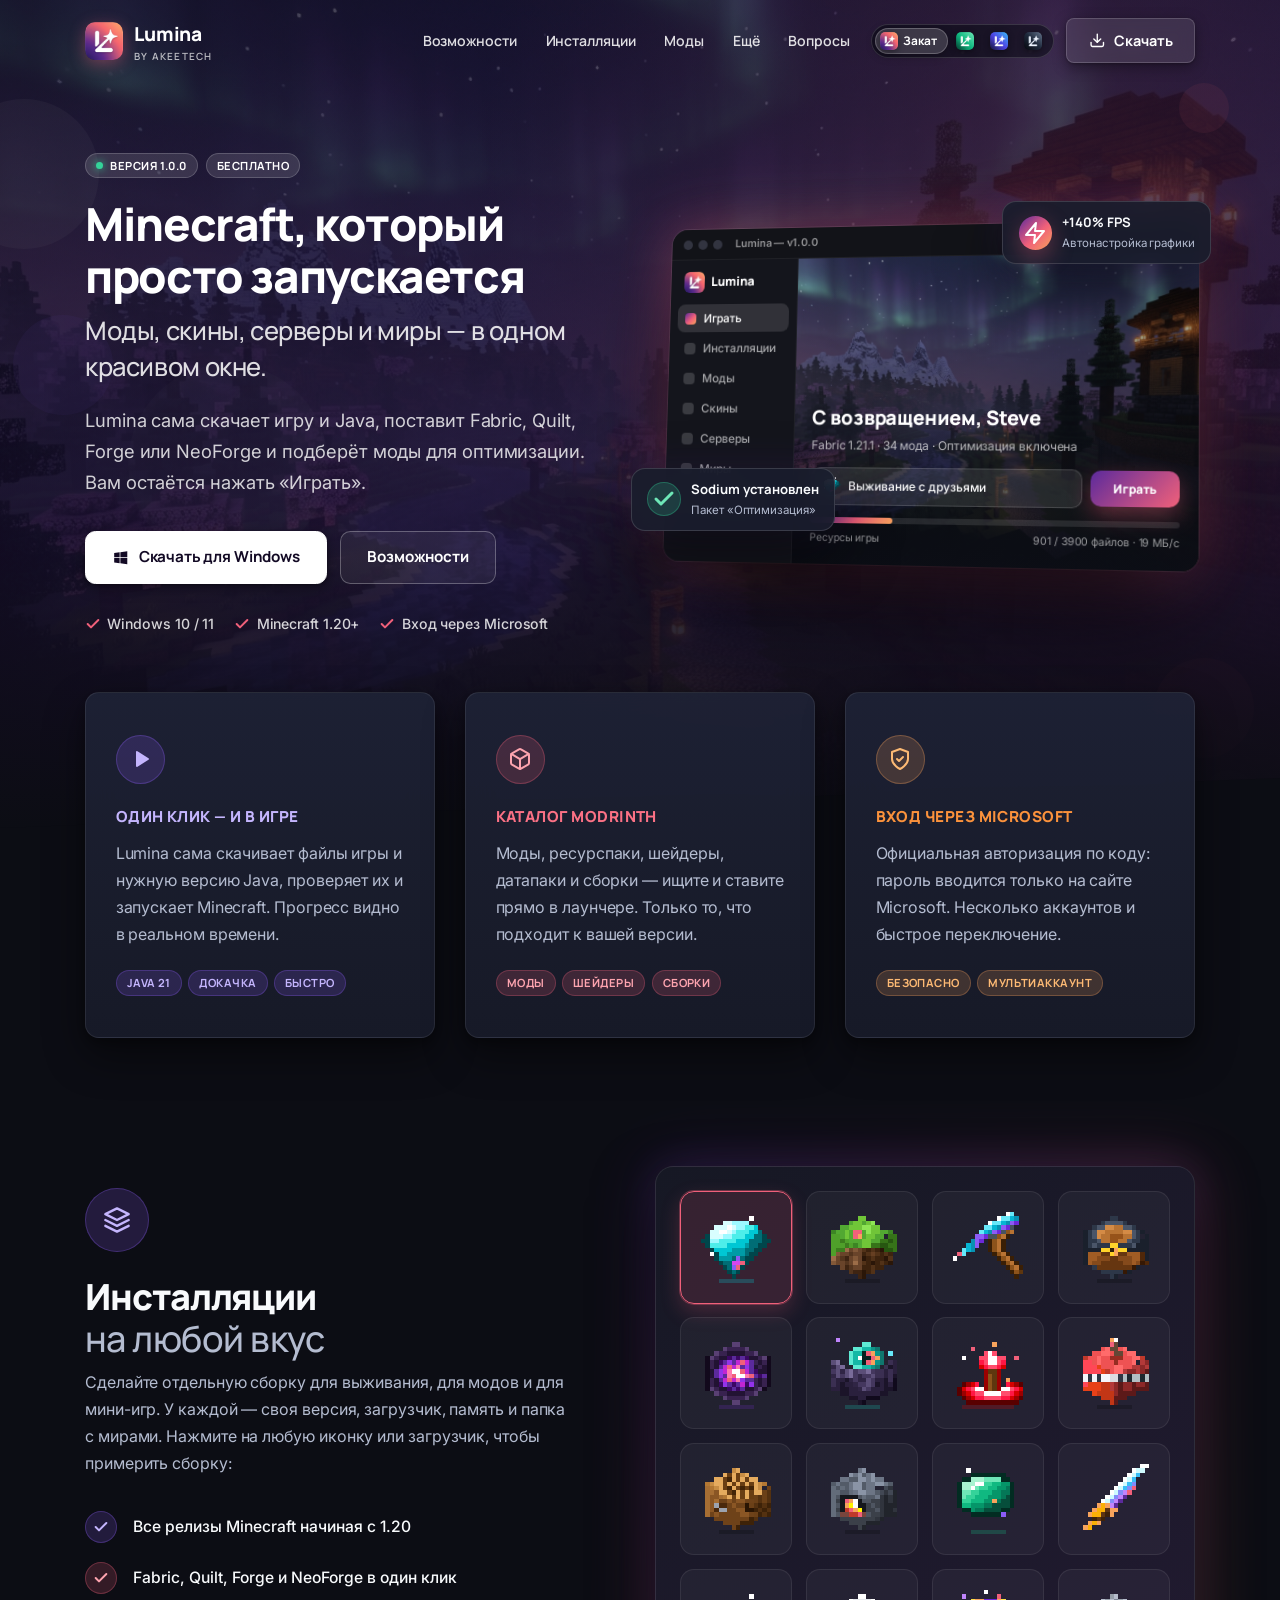
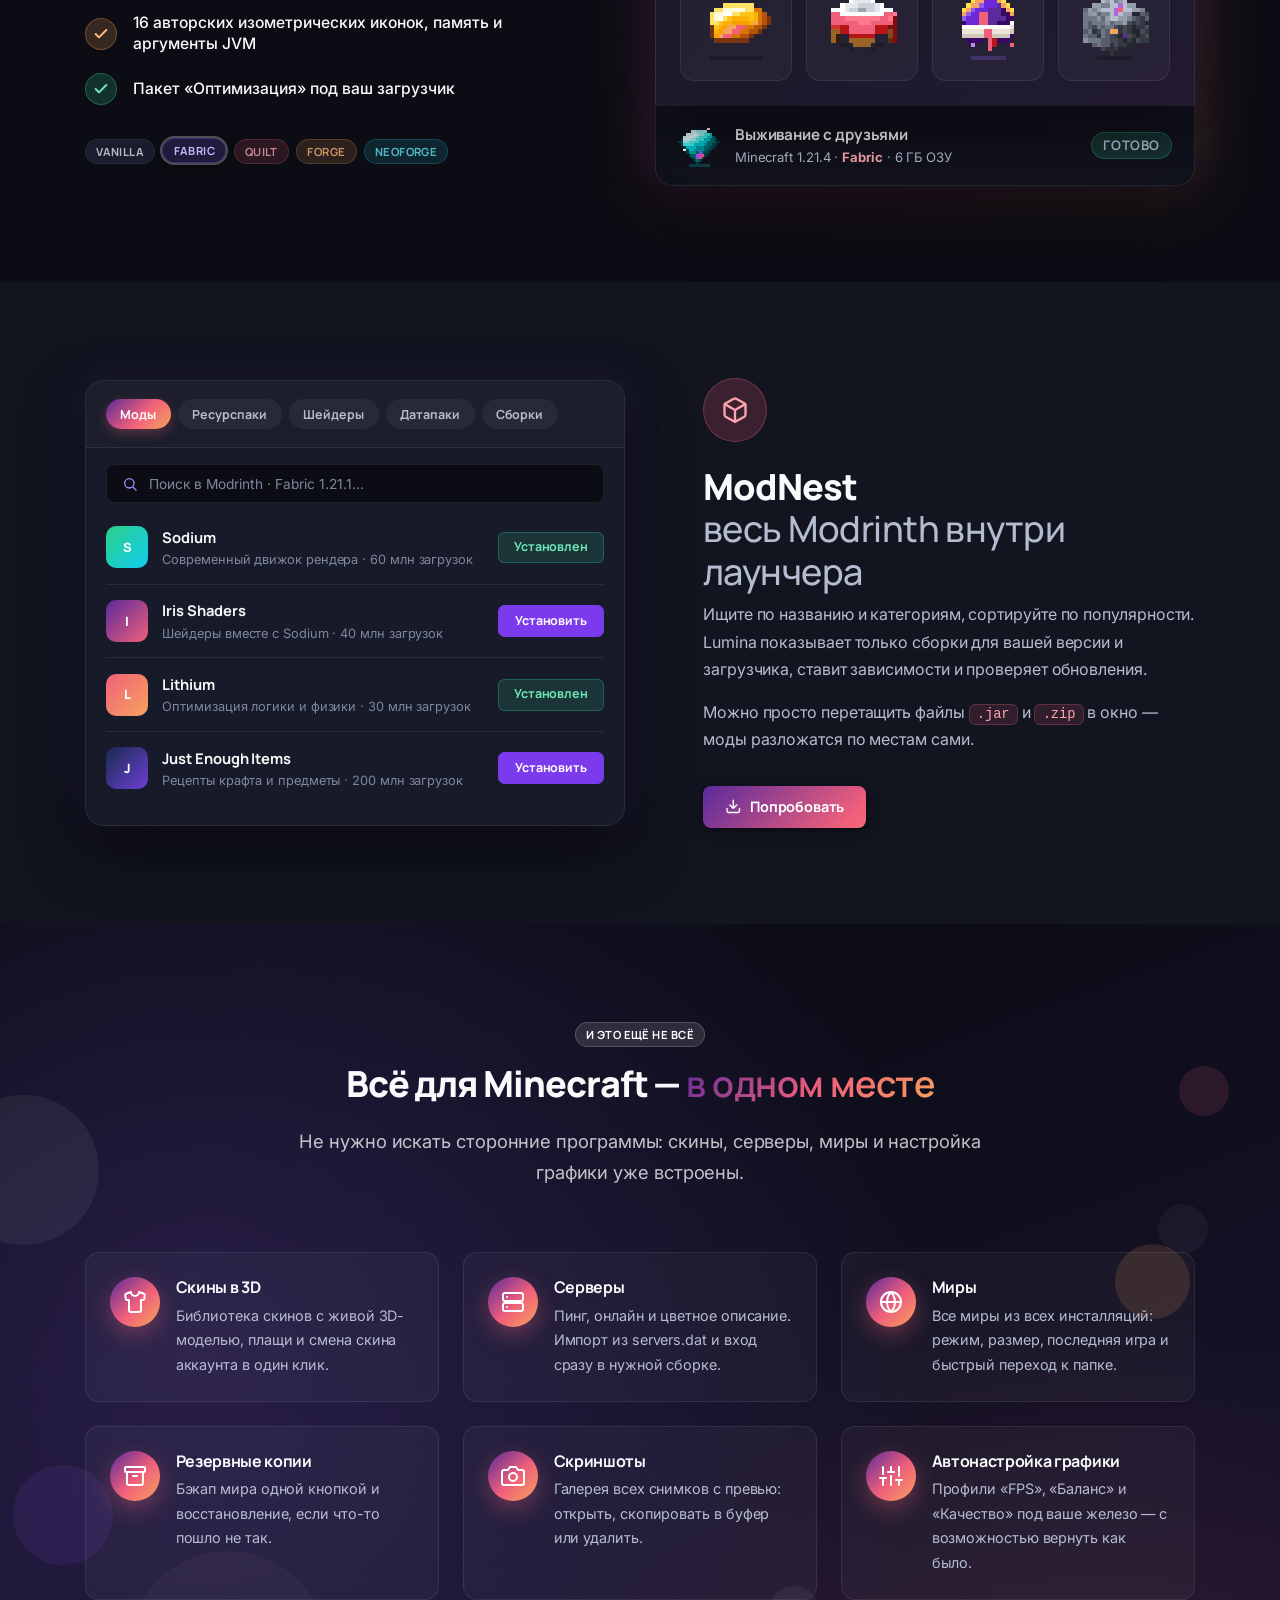
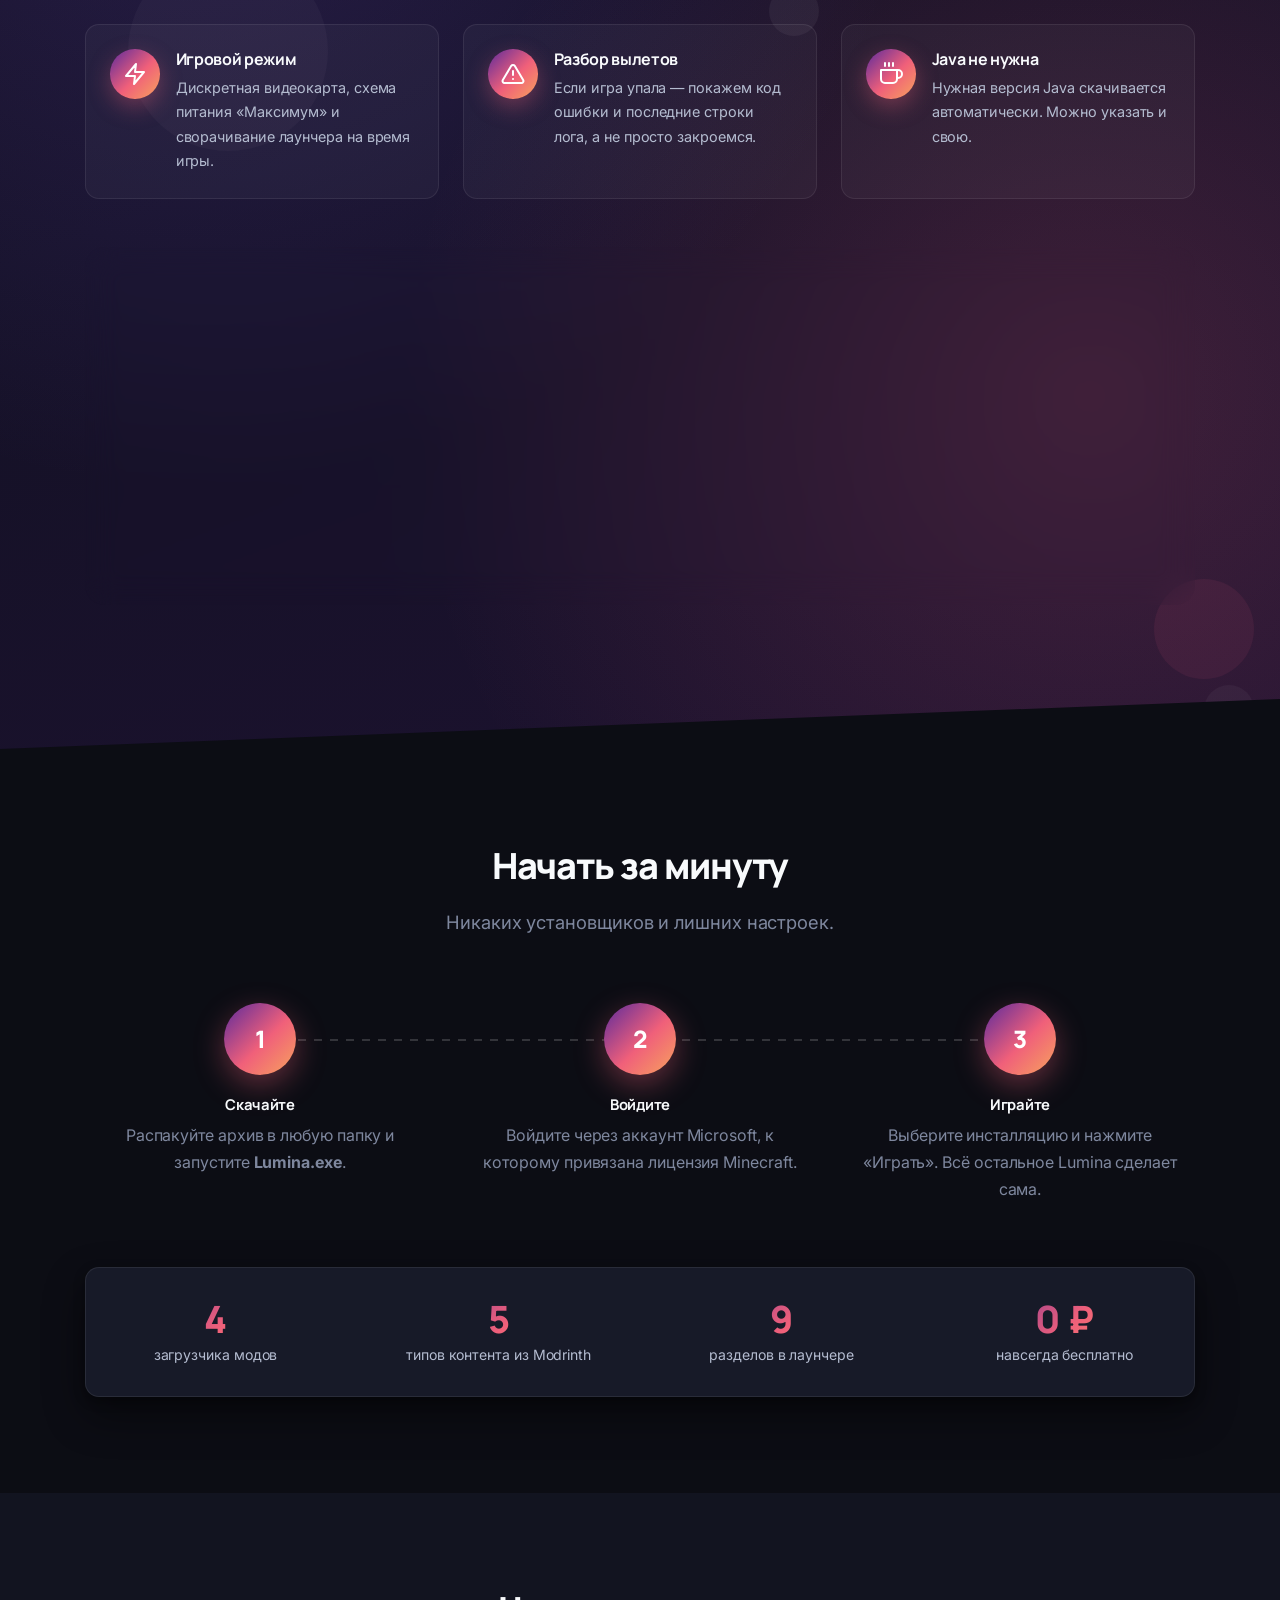
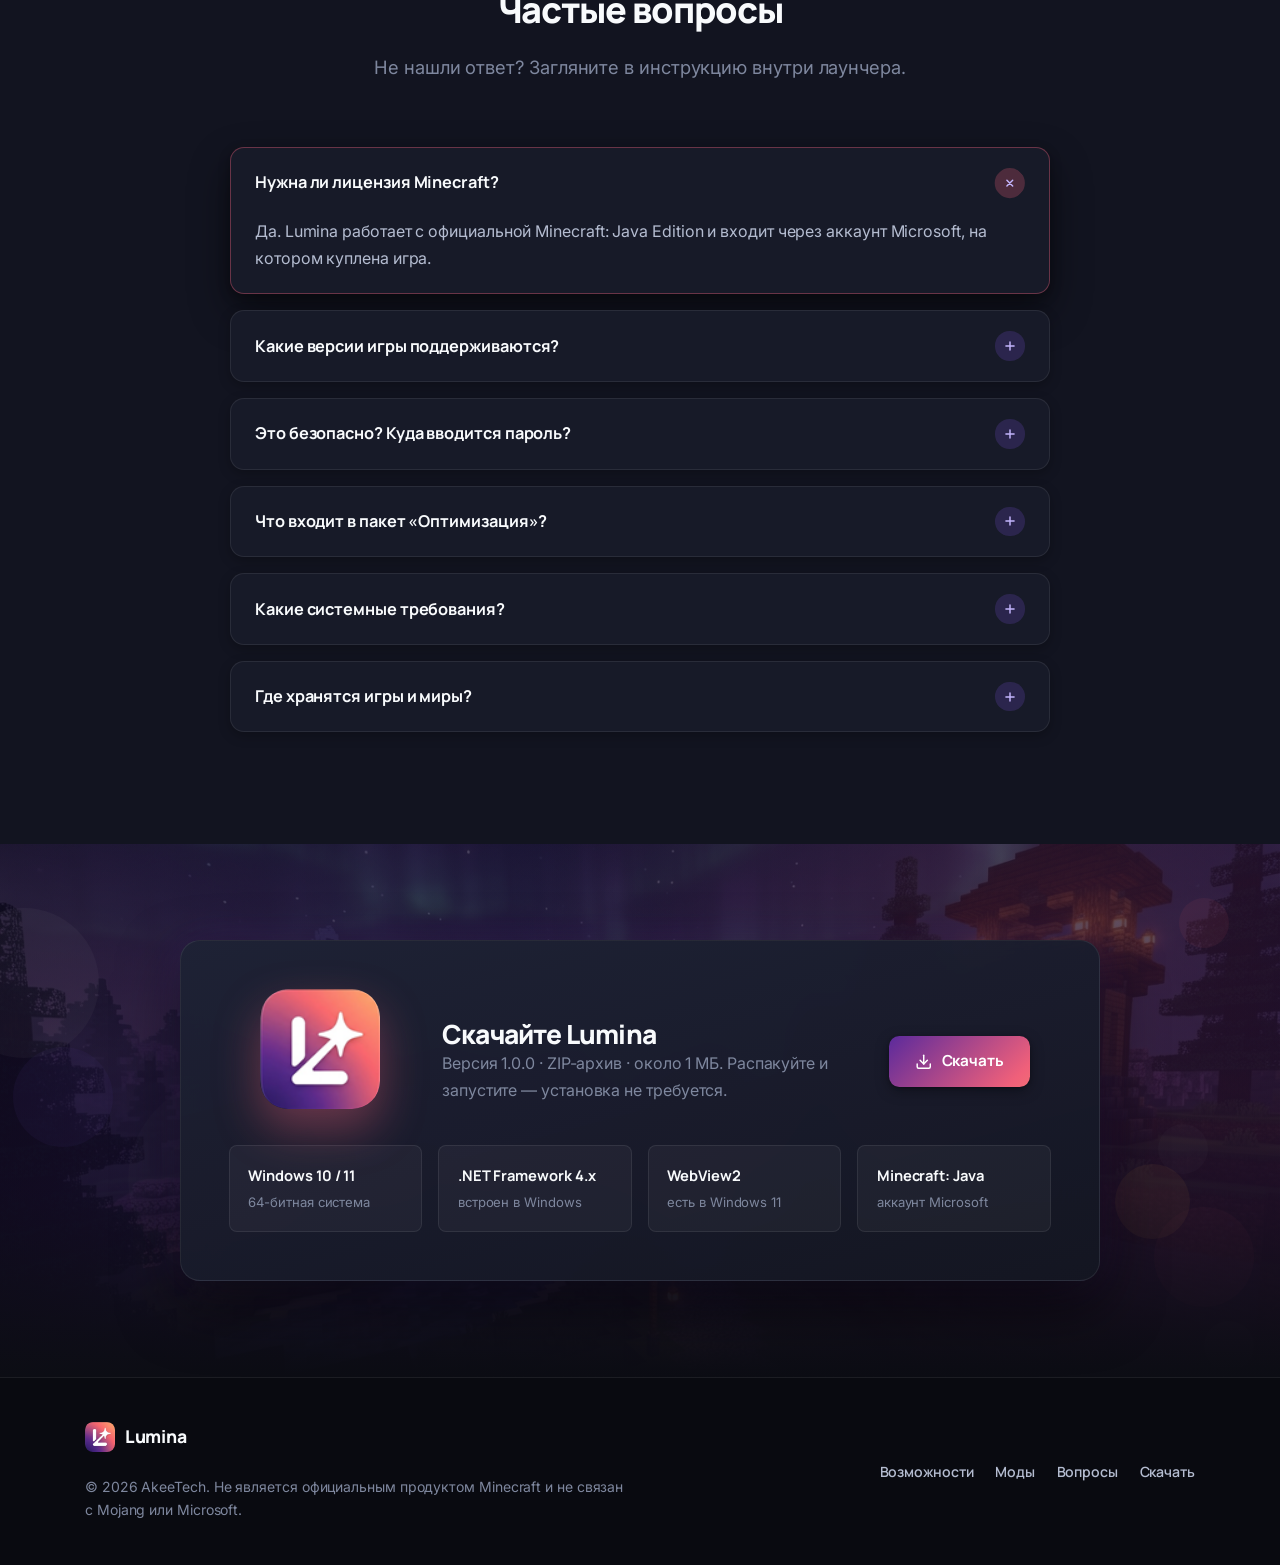
==== commit f3af5bd0: "Add high-res Minecraft background, 3 themes (Emerald, Indigo, Dark), and themed icons" ====
--- a/index.html
+++ b/index.html
@@ -9,12 +9,22 @@
   <meta property="og:title" content="Lumina — лаунчер Minecraft">
   <meta property="og:description" content="Моды, скины, серверы и миры — в одном окне. Бесплатно для Windows.">
   <meta property="og:image" content="assets/img/lumina-512.png">
-  <link rel="icon" href="favicon.ico">
-  <link rel="apple-touch-icon" href="assets/img/lumina-512.png">
+  <link rel="icon" id="site-favicon" href="assets/img/lumina-512.png" type="image/png">
+  <link rel="apple-touch-icon" id="site-apple-icon" href="assets/img/lumina-512.png">
   <!-- Manrope (заголовки) и Inter (текст) с поддержкой кириллицы -->
   <link rel="preconnect" href="https://fonts.googleapis.com">
   <link rel="preconnect" href="https://fonts.gstatic.com" crossorigin>
   <link href="https://fonts.googleapis.com/css2?family=Inter:wght@400;500;600;700&family=Manrope:wght@600;700;800&display=swap" rel="stylesheet">
+  <script>
+    (function () {
+      try {
+        var t = localStorage.getItem("lumina-theme");
+        if (t === "emerald" || t === "indigo" || t === "dark" || t === "lumina") {
+          document.documentElement.setAttribute("data-theme", t);
+        }
+      } catch (e) {}
+    })();
+  </script>
   <link rel="stylesheet" href="assets/css/argon-lumina.css">
 </head>
 <body>
@@ -50,7 +60,7 @@
   <nav class="navbar" id="navbar">
     <div class="container">
       <a class="navbar-brand" href="#top">
-        <img src="assets/img/lumina-512.png" alt="">
+        <img src="assets/img/lumina-512.png" data-theme-logo alt="Lumina">
         <span>Lumina<small>by AkeeTech</small></span>
       </a>
       <button class="navbar-toggler" id="nav-toggle" aria-label="Меню" aria-expanded="false">
@@ -63,6 +73,26 @@
           <li><a class="nav-link" href="#modnest">Моды</a></li>
           <li><a class="nav-link" href="#more">Ещё</a></li>
           <li><a class="nav-link" href="#faq">Вопросы</a></li>
+          <li class="theme-switcher-item">
+            <div class="theme-switcher" role="group" aria-label="Выбор темы">
+              <button type="button" class="theme-btn active" data-set-theme="lumina" title="Классика (Закат)">
+                <img src="assets/img/lumina-512.png" alt="">
+                <span>Закат</span>
+              </button>
+              <button type="button" class="theme-btn" data-set-theme="emerald" title="Зелёный градиент">
+                <img src="assets/img/lumina-emerald.png" alt="">
+                <span>Зелёный</span>
+              </button>
+              <button type="button" class="theme-btn" data-set-theme="indigo" title="Индиго">
+                <img src="assets/img/lumina-indigo.png" alt="">
+                <span>Индиго</span>
+              </button>
+              <button type="button" class="theme-btn" data-set-theme="dark" title="Тёмный градиент">
+                <img src="assets/img/lumina-dark.png" alt="">
+                <span>Тёмный</span>
+              </button>
+            </div>
+          </li>
           <li><a class="btn btn-neutral btn-icon" href="#download"><svg><use href="#i-download"/></svg>Скачать</a></li>
         </ul>
       </div>
@@ -105,7 +135,7 @@
                 <div class="mockup-bar"><i></i><i></i><i></i><b>Lumina — v1.0.0</b></div>
                 <div class="mockup-body">
                   <div class="mockup-side">
-                    <div class="m-logo"><img src="assets/img/lumina-512.png" alt="">Lumina</div>
+                    <div class="m-logo"><img src="assets/img/lumina-512.png" data-theme-logo alt="">Lumina</div>
                     <button type="button" class="m-item active" data-m-view="play"><i></i>Играть</button>
                     <button type="button" class="m-item" data-m-view="instances"><i></i>Инсталляции</button>
                     <button type="button" class="m-item" data-m-view="mods"><i></i>Моды</button>
@@ -544,7 +574,7 @@
               <div class="card-body">
                 <div class="row align-items-center">
                   <div class="col-lg-3 text-center">
-                    <img class="download-logo" src="assets/img/lumina-512.png" alt="Логотип Lumina">
+                    <img class="download-logo" src="assets/img/lumina-512.png" data-theme-logo alt="Логотип Lumina">
                   </div>
                   <div class="col-lg-6">
                     <h3 class="display-4 mb-0 mt-4">Скачайте Lumina</h3>
@@ -573,7 +603,7 @@
     <div class="container">
       <div class="row">
         <div class="col-md-6">
-          <a class="footer-brand" href="#top"><img src="assets/img/lumina-512.png" alt="">Lumina</a>
+          <a class="footer-brand" href="#top"><img src="assets/img/lumina-512.png" data-theme-logo alt="">Lumina</a>
           <div class="copyright mt-3">© <span id="year">2026</span> AkeeTech. Не является официальным продуктом Minecraft и не связан с Mojang или Microsoft.</div>
         </div>
         <div class="col-md-6">
--- a/assets/css/argon-lumina.css
+++ b/assets/css/argon-lumina.css
@@ -42,11 +42,76 @@
   --shadow: 0 18px 40px rgba(0, 0, 0, 0.45), 0 4px 12px rgba(0, 0, 0, 0.3);
   --shadow-lg: 0 24px 60px rgba(0, 0, 0, 0.6), 0 0 40px rgba(139, 92, 246, 0.12);
   --shadow-btn: 0 4px 14px rgba(0, 0, 0, 0.35), 0 1px 3px rgba(0, 0, 0, 0.25);
+  --accent-glow-color: rgba(240, 96, 122, 0.38);
   --shadow-btn-hover: 0 10px 24px rgba(240, 96, 122, 0.28), 0 4px 10px rgba(0, 0, 0, 0.35);
   --ease: cubic-bezier(.34, 1.56, .64, 1);
 
   --font-sans: "Inter", "Segoe UI Variable Text", "Segoe UI", system-ui, -apple-system, Roboto, sans-serif;
   --font-display: "Manrope", "Inter", "Segoe UI Variable Display", "Segoe UI", system-ui, sans-serif;
+}
+
+/* ---------- Темы оформления (Зелёный градиент, Индиго, Тёмный градиент) ---------- */
+html[data-theme="emerald"] {
+  --primary: #10b981;
+  --primary-light: #6ee7b7;
+  --primary-dark: #064e3b;
+  --coral: #34d399;
+  --orange: #a7f3d0;
+  --bg-body: #07110d;
+  --bg-secondary: #0b1914;
+  --bg-card: #10231b;
+  --bg-card-elevated: #152e24;
+  --bg-glass: rgba(16, 35, 27, 0.85);
+  --border-hover: rgba(16, 185, 129, 0.42);
+  --accent-glow-color: rgba(16, 185, 129, 0.38);
+  --brand-gradient: linear-gradient(135deg, #064e3b 0%, #10b981 55%, #6ee7b7 100%);
+  --hero-gradient: radial-gradient(circle at 80% 20%, rgba(16, 185, 129, 0.28) 0%, transparent 45%),
+                   radial-gradient(circle at 20% 80%, rgba(6, 78, 59, 0.5) 0%, transparent 50%),
+                   linear-gradient(150deg, #04130e 0%, #06281e 40%, #0a3c2d 75%, #0f513c 100%);
+  --shadow-lg: 0 24px 60px rgba(0, 0, 0, 0.65), 0 0 40px rgba(16, 185, 129, 0.14);
+  --shadow-btn-hover: 0 10px 24px rgba(16, 185, 129, 0.32), 0 4px 10px rgba(0, 0, 0, 0.35);
+}
+
+html[data-theme="indigo"] {
+  --primary: #6366f1;
+  --primary-light: #818cf8;
+  --primary-dark: #1e1b4b;
+  --coral: #38bdf8;
+  --orange: #a5b4fc;
+  --bg-body: #080b16;
+  --bg-secondary: #0d1222;
+  --bg-card: #12182d;
+  --bg-card-elevated: #19213c;
+  --bg-glass: rgba(18, 24, 45, 0.85);
+  --border-hover: rgba(99, 102, 241, 0.45);
+  --accent-glow-color: rgba(79, 70, 229, 0.42);
+  --brand-gradient: linear-gradient(135deg, #1e1b4b 0%, #4f46e5 52%, #38bdf8 100%);
+  --hero-gradient: radial-gradient(circle at 80% 20%, rgba(56, 189, 248, 0.25) 0%, transparent 45%),
+                   radial-gradient(circle at 20% 80%, rgba(79, 70, 229, 0.45) 0%, transparent 50%),
+                   linear-gradient(150deg, #070919 0%, #111638 40%, #1b2254 75%, #23316e 100%);
+  --shadow-lg: 0 24px 60px rgba(0, 0, 0, 0.65), 0 0 40px rgba(99, 102, 241, 0.16);
+  --shadow-btn-hover: 0 10px 24px rgba(79, 70, 229, 0.35), 0 4px 10px rgba(0, 0, 0, 0.35);
+}
+
+html[data-theme="dark"] {
+  --primary: #64748b;
+  --primary-light: #cbd5e1;
+  --primary-dark: #0f172a;
+  --coral: #94a3b8;
+  --orange: #e2e8f0;
+  --bg-body: #07080c;
+  --bg-secondary: #0c0e14;
+  --bg-card: #11141d;
+  --bg-card-elevated: #171b26;
+  --bg-glass: rgba(17, 20, 29, 0.88);
+  --border-hover: rgba(148, 163, 184, 0.38);
+  --accent-glow-color: rgba(100, 116, 139, 0.36);
+  --brand-gradient: linear-gradient(135deg, #0f172a 0%, #334155 52%, #64748b 100%);
+  --hero-gradient: radial-gradient(circle at 80% 20%, rgba(148, 163, 184, 0.16) 0%, transparent 45%),
+                   radial-gradient(circle at 20% 80%, rgba(30, 41, 59, 0.5) 0%, transparent 50%),
+                   linear-gradient(150deg, #050609 0%, #0b0e16 42%, #131824 76%, #1c2434 100%);
+  --shadow-lg: 0 24px 60px rgba(0, 0, 0, 0.75), 0 0 40px rgba(100, 116, 139, 0.12);
+  --shadow-btn-hover: 0 10px 24px rgba(100, 116, 139, 0.3), 0 4px 10px rgba(0, 0, 0, 0.45);
 }
 
 /* ---------- База ---------- */
@@ -216,18 +281,47 @@
   color: #fff; font-weight: 800; font-size: 1.2rem; letter-spacing: -.01em;
 }
 .navbar-brand:hover { color: #fff; }
-.navbar-brand img { width: 38px; height: 38px; border-radius: 10px; box-shadow: 0 4px 16px rgba(240, 96, 122, .35); }
+.navbar-brand img { width: 38px; height: 38px; border-radius: 10px; box-shadow: 0 4px 16px var(--accent-glow-color); transition: transform .2s ease, box-shadow .2s ease; }
 .navbar-brand small { display: block; font-size: .62rem; font-weight: 600; letter-spacing: .12em; text-transform: uppercase; opacity: .7; line-height: 1; margin-top: 2px; }
-.navbar-nav { display: flex; align-items: center; gap: .25rem; list-style: none; padding: 0; }
+.navbar-nav { display: flex; align-items: center; gap: .2rem; list-style: none; padding: 0; }
 .nav-link {
-  display: block; padding: .5rem .95rem;
+  display: block; padding: .5rem .8rem;
   font-family: var(--font-display);
-  font-size: .9rem; font-weight: 600;
+  font-size: .88rem; font-weight: 600;
   color: rgba(255, 255, 255, .86); border-radius: var(--radius);
   transition: background .15s ease, color .15s ease;
 }
 .nav-link:hover, .nav-link.active { color: #fff; background: rgba(255, 255, 255, .1); }
-.navbar .btn { margin-left: .75rem; }
+.navbar .btn { margin-left: .55rem; }
+
+/* Переключатель тем в навигации */
+.theme-switcher-item { display: flex; align-items: center; margin-left: .35rem; }
+.theme-switcher {
+  display: inline-flex; align-items: center; gap: 3px;
+  padding: 3px; border-radius: 999px;
+  background: rgba(10, 12, 20, 0.55);
+  border: 1px solid rgba(255, 255, 255, 0.14);
+  backdrop-filter: blur(12px);
+}
+.theme-btn {
+  display: inline-flex; align-items: center; gap: 5px;
+  padding: 4px 8px 4px 5px; border: 0; border-radius: 999px;
+  background: transparent; color: rgba(255, 255, 255, 0.72);
+  font-family: var(--font-display); font-size: .74rem; font-weight: 700;
+  cursor: pointer; transition: all .18s ease;
+}
+.theme-btn img {
+  width: 18px; height: 18px; border-radius: 5px; flex-shrink: 0;
+  box-shadow: 0 2px 6px rgba(0, 0, 0, 0.4);
+}
+.theme-btn span { display: none; }
+.theme-btn:hover { color: #fff; background: rgba(255, 255, 255, 0.08); }
+.theme-btn.active {
+  color: #fff;
+  background: rgba(255, 255, 255, 0.16);
+  box-shadow: 0 2px 10px rgba(0, 0, 0, 0.3), inset 0 0 0 1px rgba(255, 255, 255, 0.22);
+}
+.theme-btn.active span { display: inline; padding-right: 3px; }
 .navbar.scrolled {
   padding: .65rem 0;
   background: rgba(12, 13, 20, .86);
@@ -254,6 +348,10 @@
   .navbar-nav { flex-direction: column; align-items: stretch; }
   .nav-link { color: var(--text-heading); }
   .nav-link:hover { color: var(--coral); background: rgba(255, 255, 255, .05); }
+  .theme-switcher-item { margin: .5rem 0 .25rem; justify-content: center; }
+  .theme-switcher { width: 100%; justify-content: space-between; padding: 5px; }
+  .theme-btn { flex: 1; justify-content: center; padding: 6px 8px; }
+  .theme-btn span { display: inline; }
   .navbar .btn { margin: .75rem 0 0; width: 100%; }
 }
 
@@ -269,10 +367,15 @@
   position: absolute; border-radius: 50%;
 }
 .shape-lumina { background: var(--hero-gradient); }
+.shape-lumina::before {
+  content: ""; position: absolute; inset: 0;
+  background: url("../img/minecraft-hero.jpg") center center / cover no-repeat;
+  opacity: .38;
+  filter: saturate(1.1) contrast(1.05);
+}
 .shape-lumina::after {
   content: ""; position: absolute; inset: 0;
-  background: url("../img/minecraft-hero.svg") center bottom / cover no-repeat;
-  opacity: .22; mix-blend-mode: screen;
+  background: linear-gradient(180deg, rgba(8, 10, 18, 0.35) 0%, rgba(8, 10, 18, 0.55) 65%, var(--bg-body) 100%);
 }
 .shape-dark {
   background: radial-gradient(circle at 15% 30%, rgba(139, 92, 246, .2) 0%, transparent 50%),
@@ -334,10 +437,10 @@
   position: relative;
   border-radius: 16px;
   background: #181920;
-  box-shadow: 0 50px 100px -20px rgba(0, 0, 0, .75), 0 0 60px rgba(240, 96, 122, .18), 0 0 0 1px rgba(255, 255, 255, .1);
+  box-shadow: 0 50px 100px -20px rgba(0, 0, 0, .75), 0 0 60px var(--accent-glow-color), 0 0 0 1px rgba(255, 255, 255, .1);
   overflow: hidden;
   transform: perspective(1600px) rotateY(-11deg) rotateX(5deg);
-  transition: transform .6s ease;
+  transition: transform .6s ease, box-shadow .3s ease;
   font-size: 12px; color: #e9e6f2;
 }
 .mockup:hover { transform: perspective(1600px) rotateY(-3deg) rotateX(1deg); }
@@ -356,13 +459,13 @@
 }
 .mockup-side .m-item:hover { color: #fff; background: rgba(255, 255, 255, .06); }
 .mockup-side .m-item i { width: 12px; height: 12px; border-radius: 4px; background: rgba(255, 255, 255, .16); flex-shrink: 0; }
-.mockup-side .m-item.active { color: #fff; background: linear-gradient(90deg, rgba(240, 96, 122, .32), rgba(91, 42, 156, .24)); }
+.mockup-side .m-item.active { color: #fff; background: rgba(255, 255, 255, .12); }
 .mockup-side .m-item.active i { background: var(--brand-gradient); }
 .mockup-main {
   position: relative; display: flex; flex-direction: column; justify-content: flex-end; padding: 18px; overflow: hidden;
-  background: url("../img/minecraft-hero.svg") center / cover no-repeat;
-}
-.mockup-main::before { content: ""; position: absolute; inset: 0; background: linear-gradient(180deg, rgba(20, 21, 28, .08) 15%, rgba(20, 21, 28, .95) 100%); }
+  background: url("../img/minecraft-hero.jpg") center center / cover no-repeat;
+}
+.mockup-main::before { content: ""; position: absolute; inset: 0; background: linear-gradient(180deg, rgba(12, 14, 22, .18) 0%, rgba(12, 14, 22, .58) 52%, rgba(12, 14, 22, .94) 100%); }
 .mockup-main > * { position: relative; }
 .m-view { display: none; animation: mFade .22s ease; }
 .m-view.active { display: block; }
@@ -382,10 +485,10 @@
   border: 0; cursor: pointer; font-size: inherit;
   padding: 9px 22px; border-radius: 10px; font-family: var(--font-display); font-weight: 800; color: #fff;
   background: var(--brand-gradient); background-size: 180% 180%; animation: shift 3s ease infinite;
-  box-shadow: 0 8px 22px rgba(240, 96, 122, .45);
+  box-shadow: 0 8px 22px var(--accent-glow-color);
   transition: transform .15s ease, box-shadow .15s ease;
 }
-.m-play:hover { transform: translateY(-1px); box-shadow: 0 10px 26px rgba(240, 96, 122, .6); }
+.m-play:hover { transform: translateY(-1px); box-shadow: 0 10px 26px var(--accent-glow-color); }
 .m-progress { margin-top: 12px; height: 6px; border-radius: 6px; background: rgba(255, 255, 255, .1); overflow: hidden; }
 .m-progress span { display: block; height: 100%; width: 0; border-radius: inherit; background: var(--brand-gradient); transition: width .35s ease; }
 .m-progress-text { margin-top: 6px; display: flex; justify-content: space-between; font-size: 10.5px; color: rgba(255, 255, 255, .58); }
@@ -713,7 +816,7 @@
 }
 .download-card .sysreq strong { display: block; font-family: var(--font-display); color: var(--text-heading); font-size: .92rem; }
 .download-card .sysreq span { font-size: .82rem; color: var(--text-muted); }
-.download-logo { width: 120px; height: 120px; border-radius: 28px; box-shadow: 0 20px 45px rgba(240, 96, 122, .45); animation: float 6s ease-in-out infinite; }
+.download-logo { width: 120px; height: 120px; border-radius: 28px; box-shadow: 0 20px 45px var(--accent-glow-color); animation: float 6s ease-in-out infinite; transition: box-shadow .3s ease; }
 
 /* ---------- Футер ---------- */
 .footer { padding: 2.75rem 0; background: #090a10; border-top: 1px solid var(--border-subtle); }
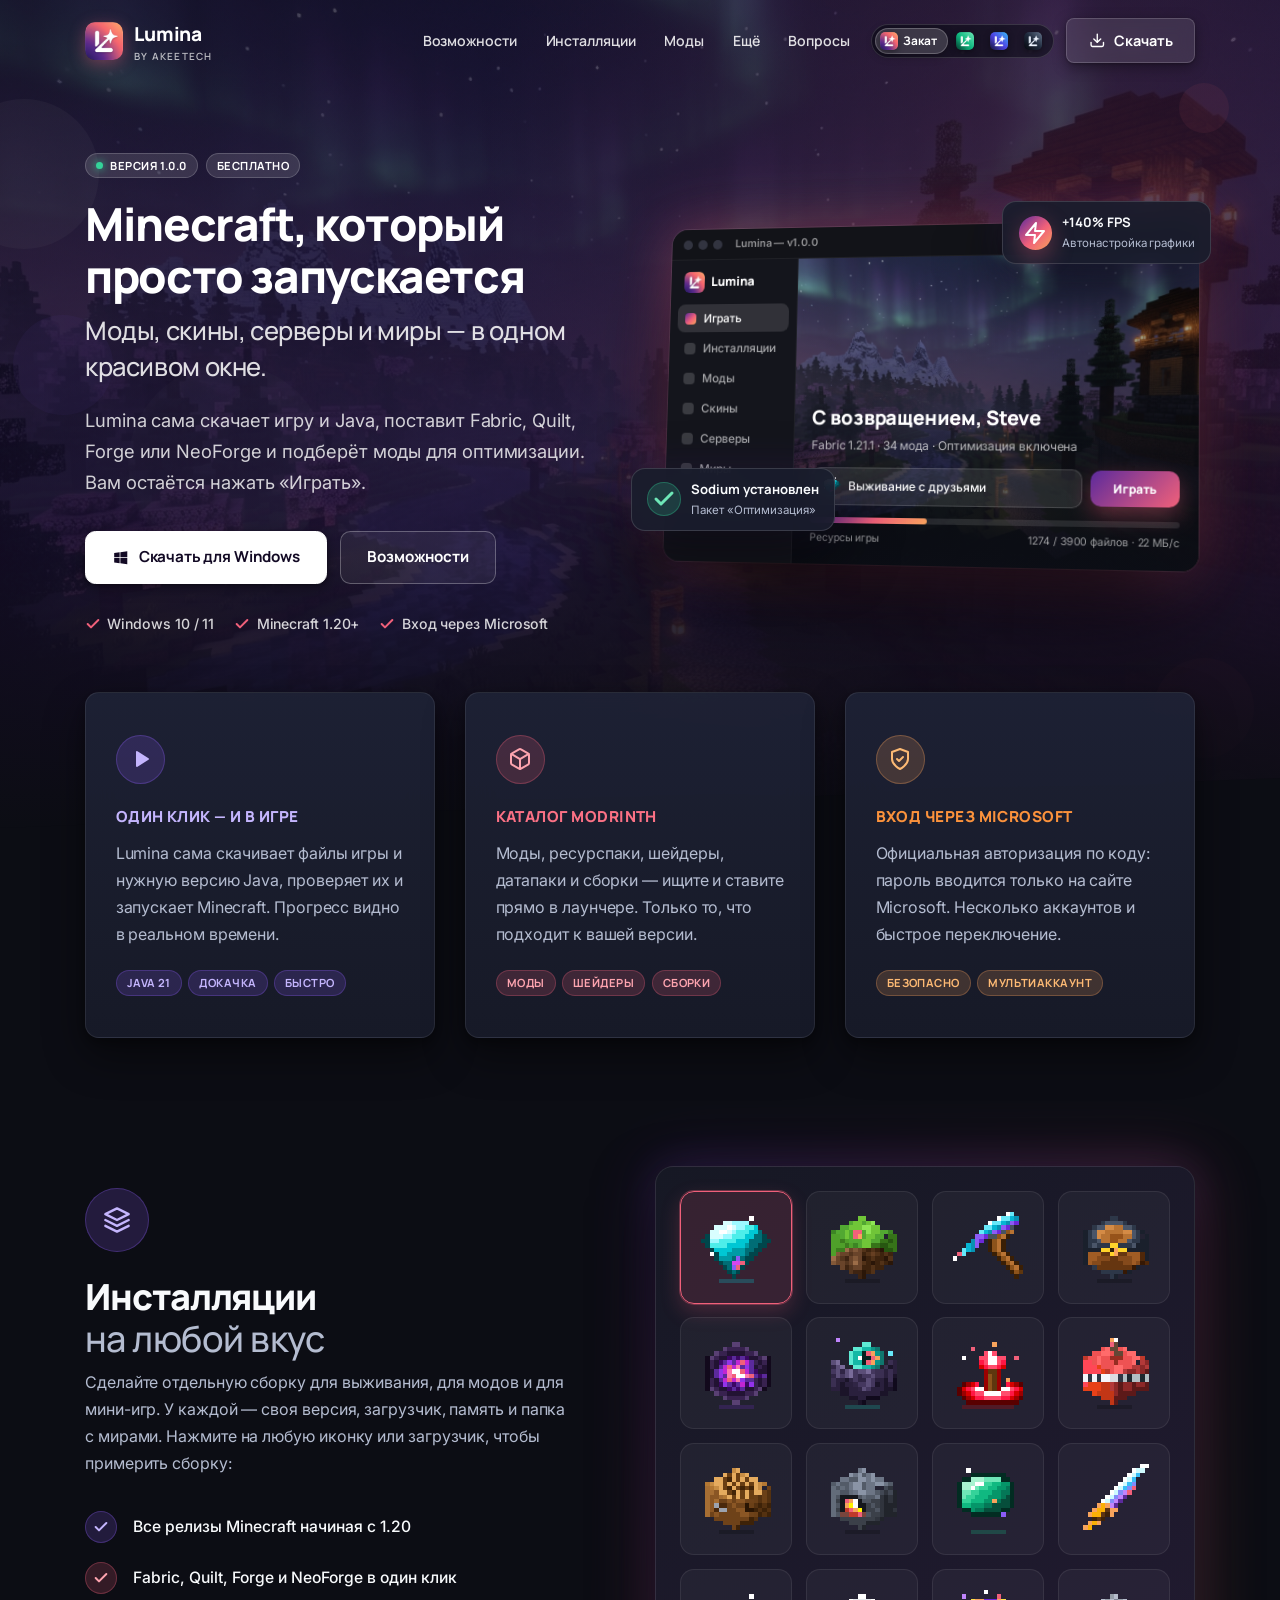
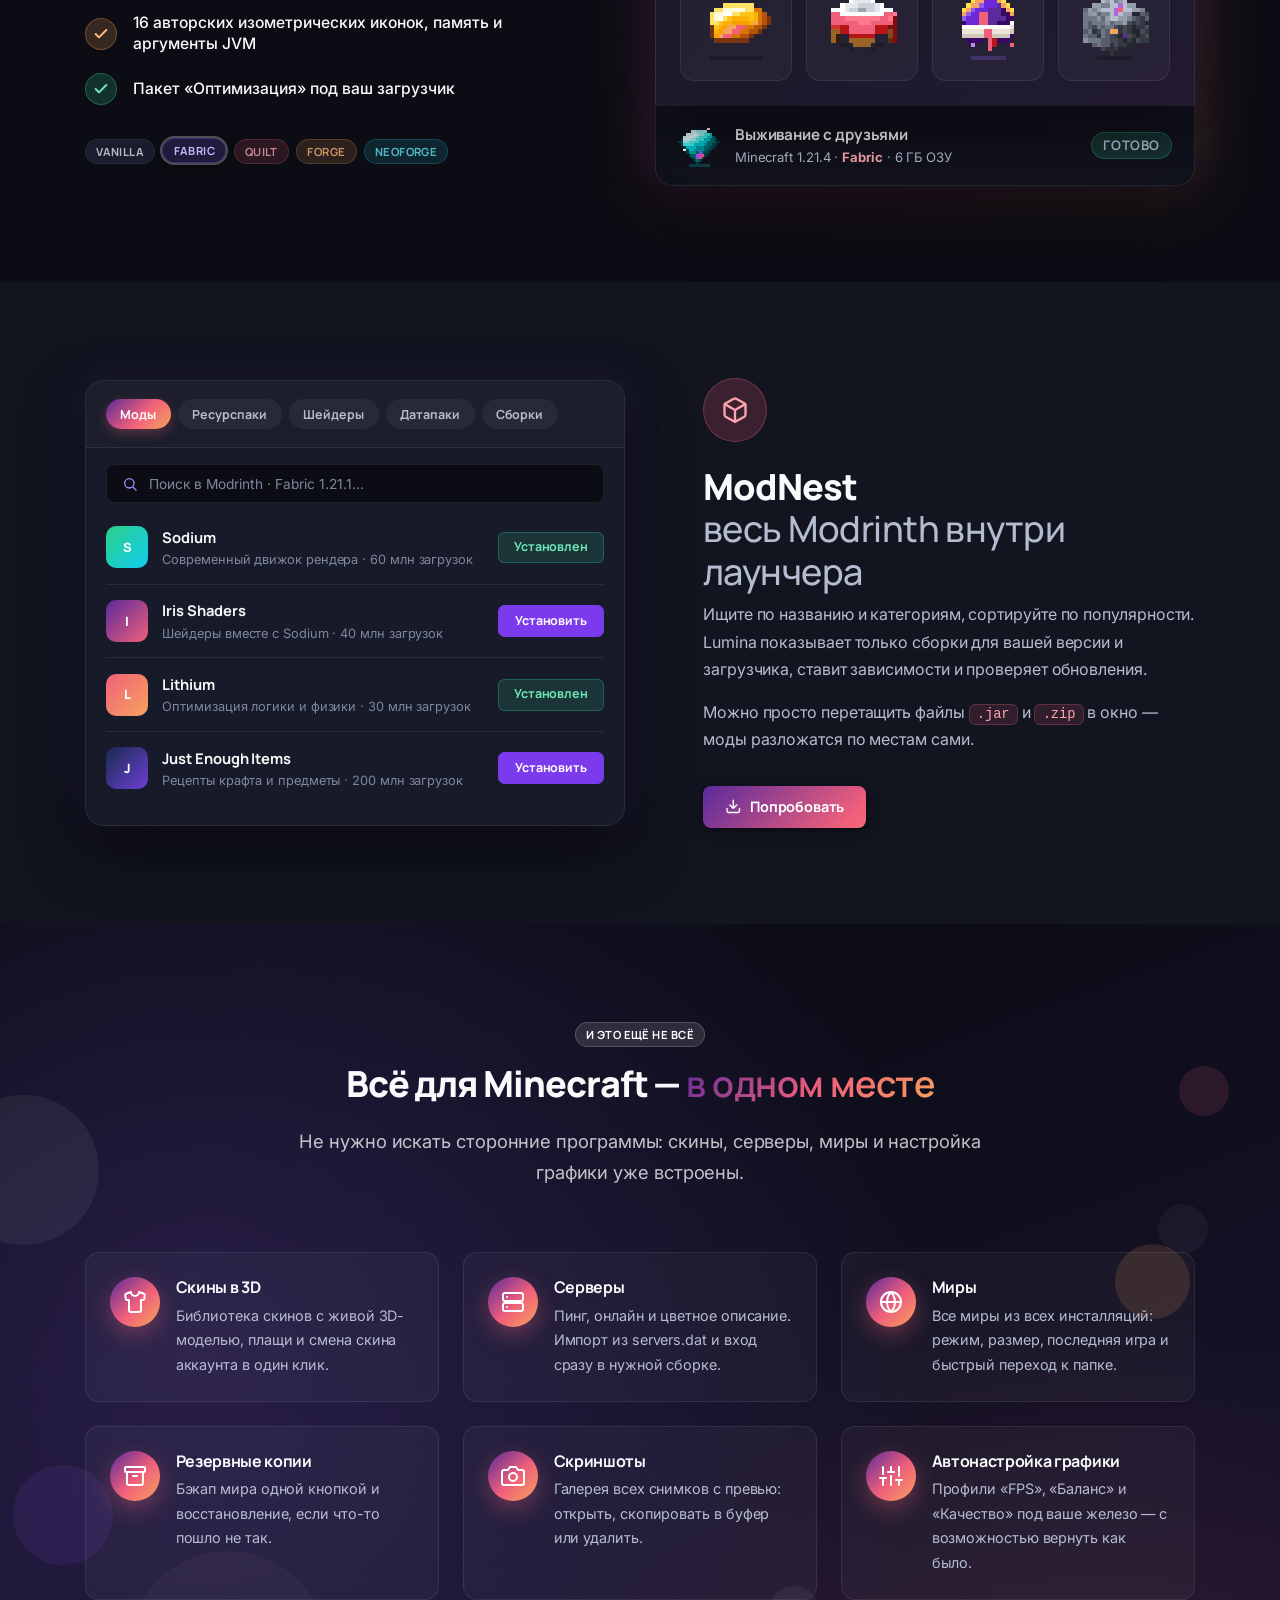
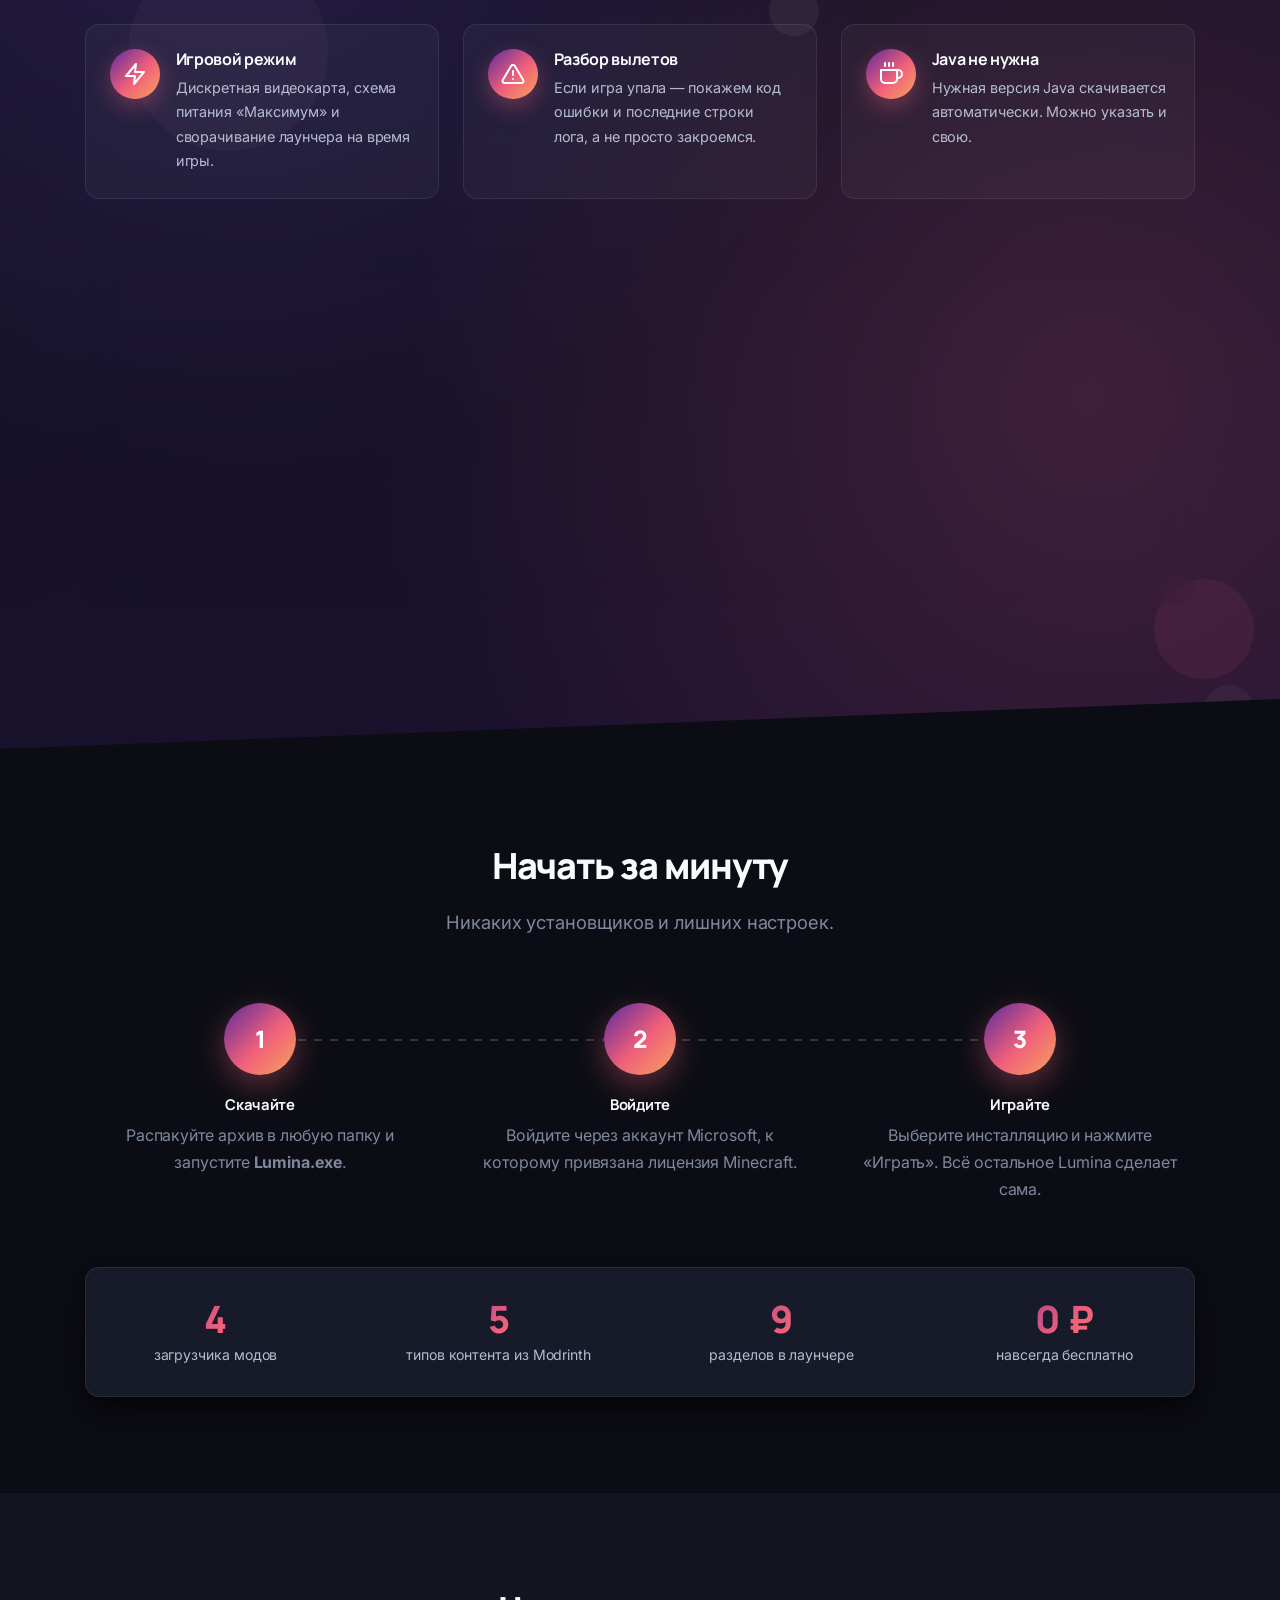
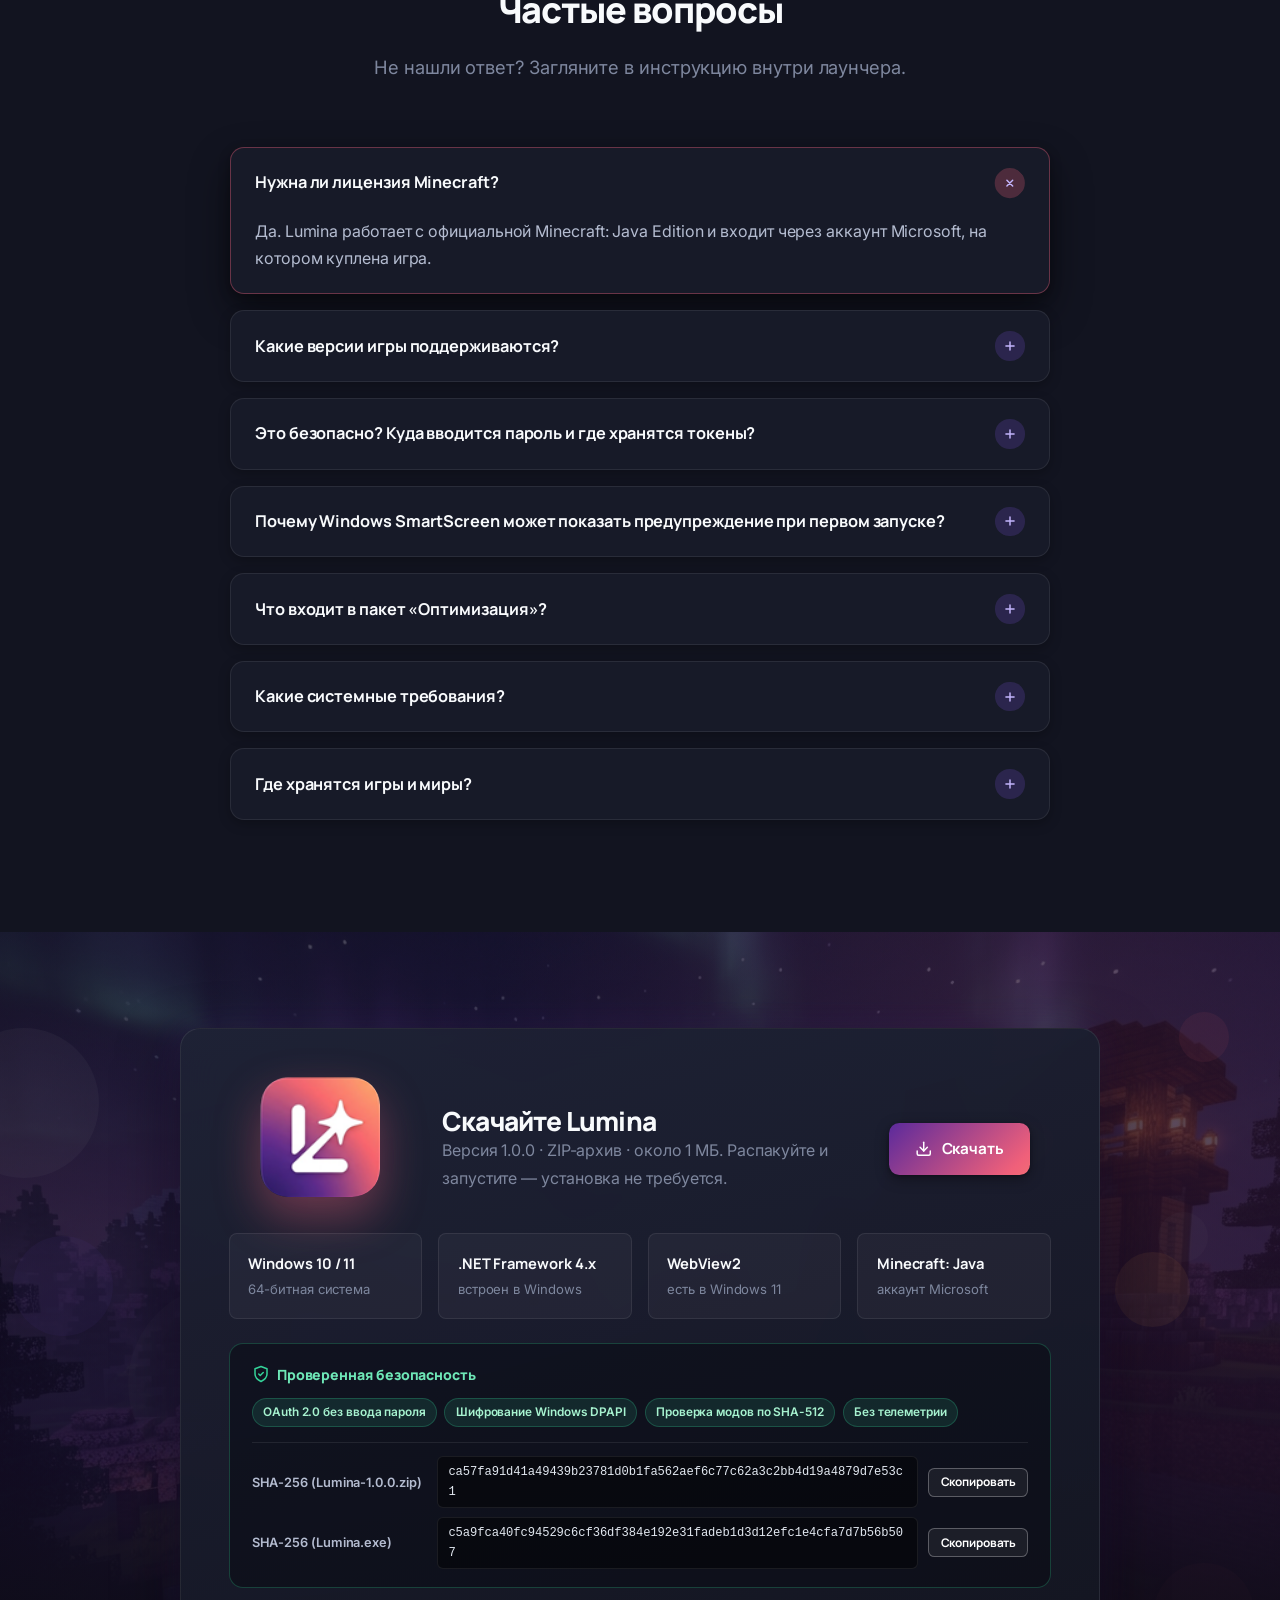
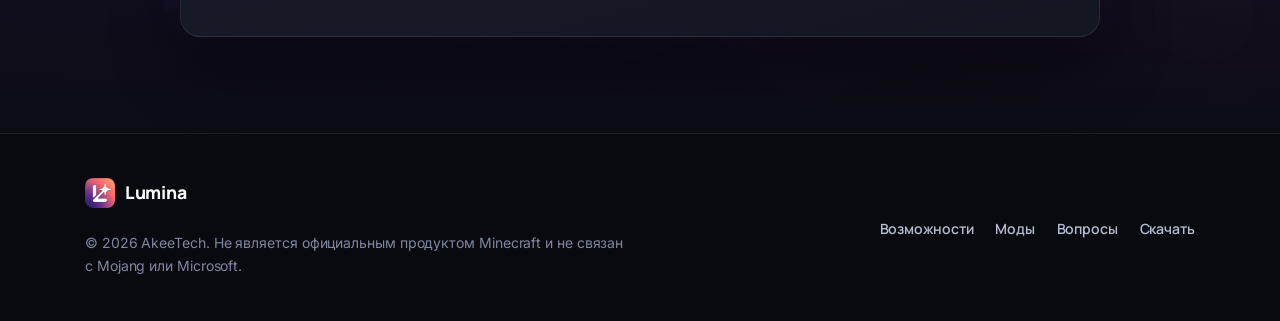
==== commit f81cec88: "Add security headers in vercel.json, CSP in launcher UI, clean release zip, and SHA-256 verification" ====
--- a/index.html
+++ b/index.html
@@ -541,8 +541,12 @@
             <div class="faq-body"><p>Все релизные версии начиная с 1.20. Для каждой версии лаунчер сам показывает, какие загрузчики модов доступны.</p></div>
           </details>
           <details class="reveal">
-            <summary>Это безопасно? Куда вводится пароль?</summary>
-            <div class="faq-body"><p>Пароль вводится только на официальном сайте Microsoft. Лаунчер показывает короткий код, вы подтверждаете его в браузере — и всё.</p></div>
+            <summary>Это безопасно? Куда вводится пароль и где хранятся токены?</summary>
+            <div class="faq-body"><p>Пароль вводится <b>только на официальном сайте Microsoft</b> в вашем браузере (протокол OAuth 2.0 Device Code). Сам лаунчер никогда не видит ваш логин и пароль. Токен сессии шифруется системным криптопровайдером <code>Windows DPAPI (CurrentUser)</code> — расшифровать файл <code>accounts.dat</code> на другом компьютере невозможно.</p></div>
+          </details>
+          <details class="reveal">
+            <summary>Почему Windows SmartScreen может показать предупреждение при первом запуске?</summary>
+            <div class="faq-body"><p>Lumina распространяется бесплатно без платного коммерческого сертификата подписи кода, поэтому фильтр SmartScreen при первом запуске может показать окно «Система Windows защитила ваш компьютер». Нажмите <b>«Подробнее» → «Выполнить в любом случае»</b>. Вы всегда можете сверить контрольную сумму <code>SHA-256</code> архива в блоке скачивания ниже через команду <code>certutil -hashfile Lumina-1.0.0.zip SHA256</code>.</p></div>
           </details>
           <details class="reveal">
             <summary>Что входит в пакет «Оптимизация»?</summary>
@@ -590,6 +594,29 @@
                   <div><strong>WebView2</strong><span>есть в Windows 11</span></div>
                   <div><strong>Minecraft: Java</strong><span>аккаунт Microsoft</span></div>
                 </div>
+                <div class="security-verify">
+                  <div class="security-verify-head">
+                    <span class="security-verify-badge"><svg><use href="#i-shield"/></svg>Проверенная безопасность</span>
+                    <div class="security-pills">
+                      <span>OAuth 2.0 без ввода пароля</span>
+                      <span>Шифрование Windows DPAPI</span>
+                      <span>Проверка модов по SHA-512</span>
+                      <span>Без телеметрии</span>
+                    </div>
+                  </div>
+                  <div class="security-hashes">
+                    <div class="hash-row">
+                      <span class="hash-label">SHA-256 (Lumina-1.0.0.zip)</span>
+                      <code id="zip-sha256">ca57fa91d41a49439b23781d0b1fa562aef6c77c62a3c2bb4d19a4879d7e53c1</code>
+                      <button type="button" class="btn btn-sm btn-outline-white copy-hash-btn" data-copy-target="zip-sha256">Скопировать</button>
+                    </div>
+                    <div class="hash-row">
+                      <span class="hash-label">SHA-256 (Lumina.exe)</span>
+                      <code id="exe-sha256">c5a9fca40fc94529c6cf36df384e192e31fadeb1d3d12efc1e4cfa7d7b56b507</code>
+                      <button type="button" class="btn btn-sm btn-outline-white copy-hash-btn" data-copy-target="exe-sha256">Скопировать</button>
+                    </div>
+                  </div>
+                </div>
               </div>
             </div>
           </div>
--- a/assets/css/argon-lumina.css
+++ b/assets/css/argon-lumina.css
@@ -817,6 +817,40 @@
 .download-card .sysreq strong { display: block; font-family: var(--font-display); color: var(--text-heading); font-size: .92rem; }
 .download-card .sysreq span { font-size: .82rem; color: var(--text-muted); }
 .download-logo { width: 120px; height: 120px; border-radius: 28px; box-shadow: 0 20px 45px var(--accent-glow-color); animation: float 6s ease-in-out infinite; transition: box-shadow .3s ease; }
+.security-verify {
+  margin-top: 1.5rem;
+  padding: 1.15rem 1.35rem;
+  border-radius: var(--radius-lg);
+  background: rgba(10, 12, 20, 0.55);
+  border: 1px solid rgba(52, 211, 153, 0.25);
+}
+.security-verify-head {
+  display: flex; flex-wrap: wrap; align-items: center; justify-content: space-between; gap: .75rem;
+  padding-bottom: .9rem; border-bottom: 1px solid var(--border-subtle);
+}
+.security-verify-badge {
+  display: inline-flex; align-items: center; gap: .45rem;
+  font-family: var(--font-display); font-weight: 800; font-size: .88rem; color: #6ee7b7;
+}
+.security-verify-badge svg { width: 18px; height: 18px; color: #34d399; }
+.security-pills { display: flex; flex-wrap: wrap; gap: .45rem; }
+.security-pills span {
+  font-size: .74rem; font-weight: 600; padding: .25rem .65rem; border-radius: 999px;
+  background: rgba(52, 211, 153, 0.12); border: 1px solid rgba(52, 211, 153, 0.24); color: #a7f3d0;
+}
+.security-hashes { display: flex; flex-direction: column; gap: .55rem; margin-top: .85rem; }
+.hash-row {
+  display: flex; flex-wrap: wrap; align-items: center; gap: .65rem;
+  font-size: .8rem;
+}
+.hash-label { min-width: 175px; font-weight: 600; color: var(--text-body); }
+.hash-row code {
+  flex: 1; min-width: 220px; word-break: break-all;
+  padding: .3rem .65rem; border-radius: 6px;
+  background: rgba(0, 0, 0, 0.45); border: 1px solid var(--border-subtle);
+  color: #e2e8f0; font-family: Consolas, "Cascadia Code", monospace; font-size: .76rem;
+}
+.copy-hash-btn { padding: .28rem .7rem; font-size: .74rem; }
 
 /* ---------- Футер ---------- */
 .footer { padding: 2.75rem 0; background: #090a10; border-top: 1px solid var(--border-subtle); }
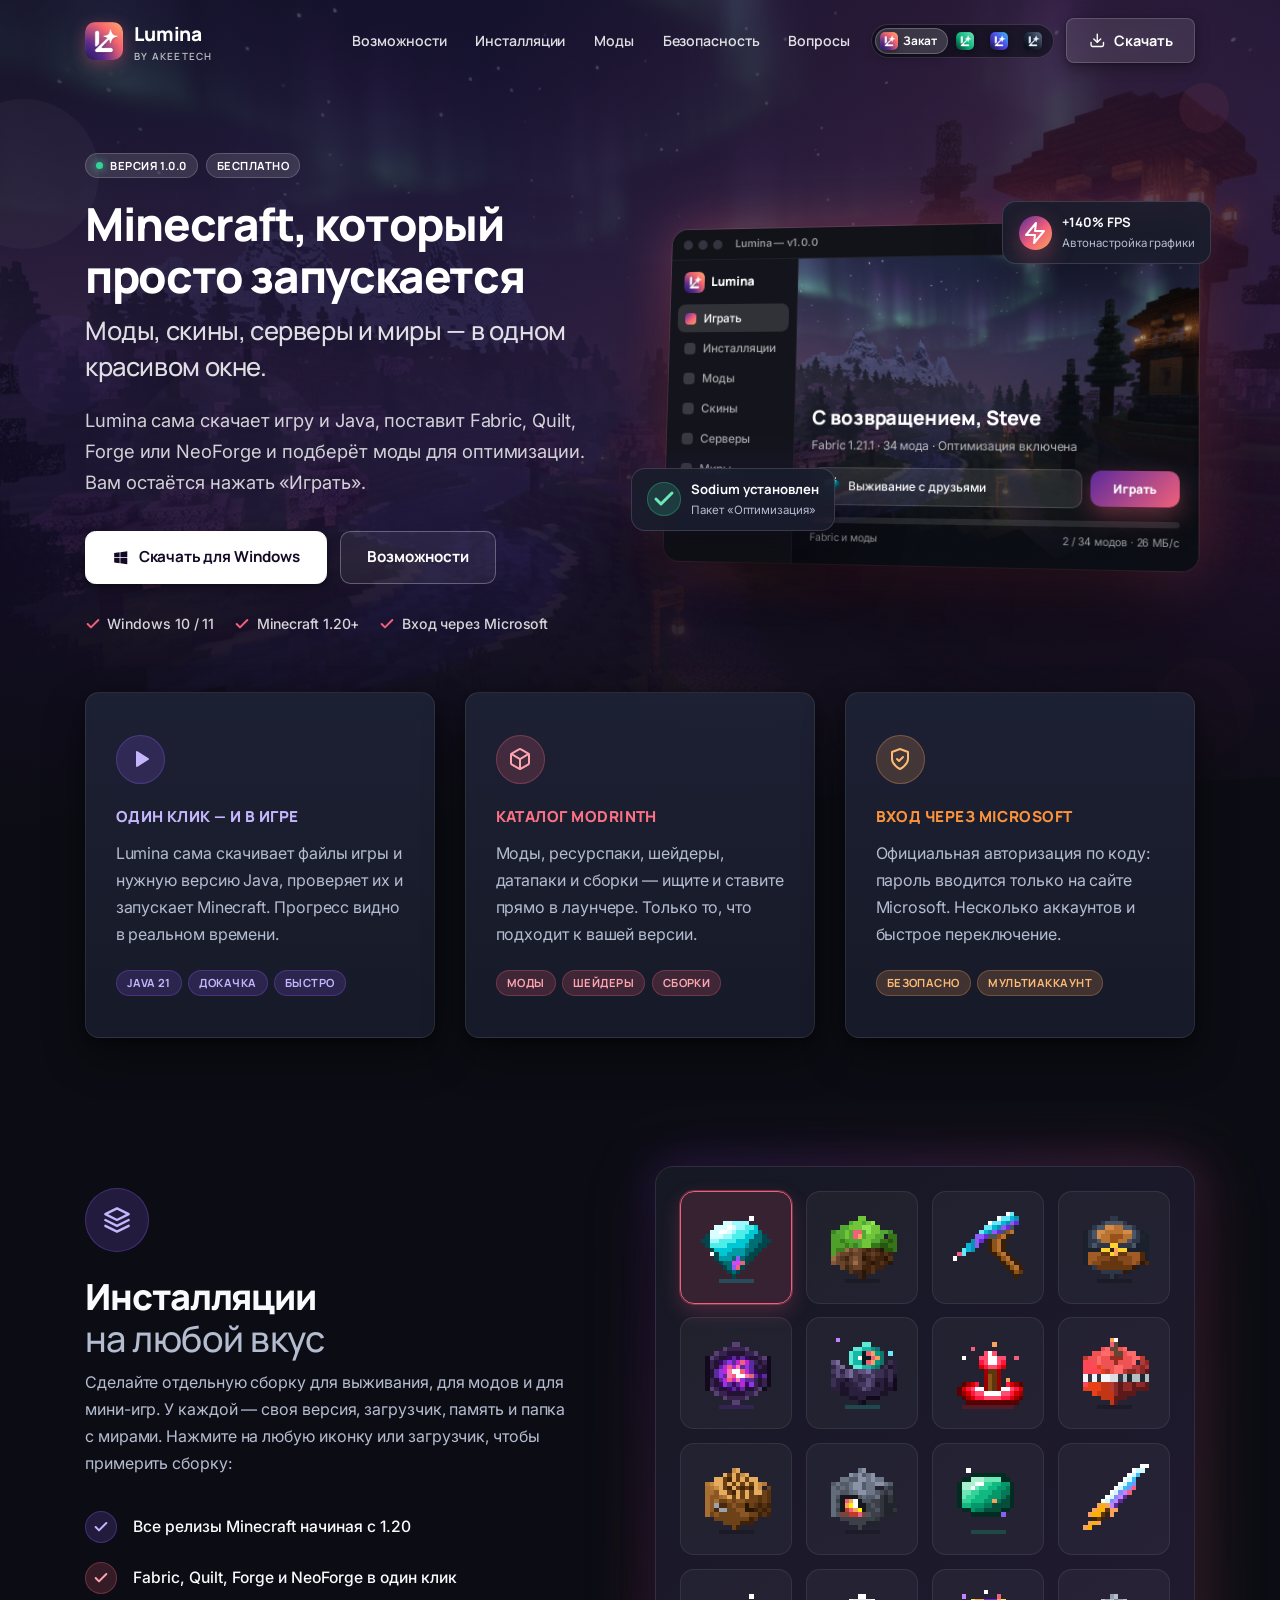
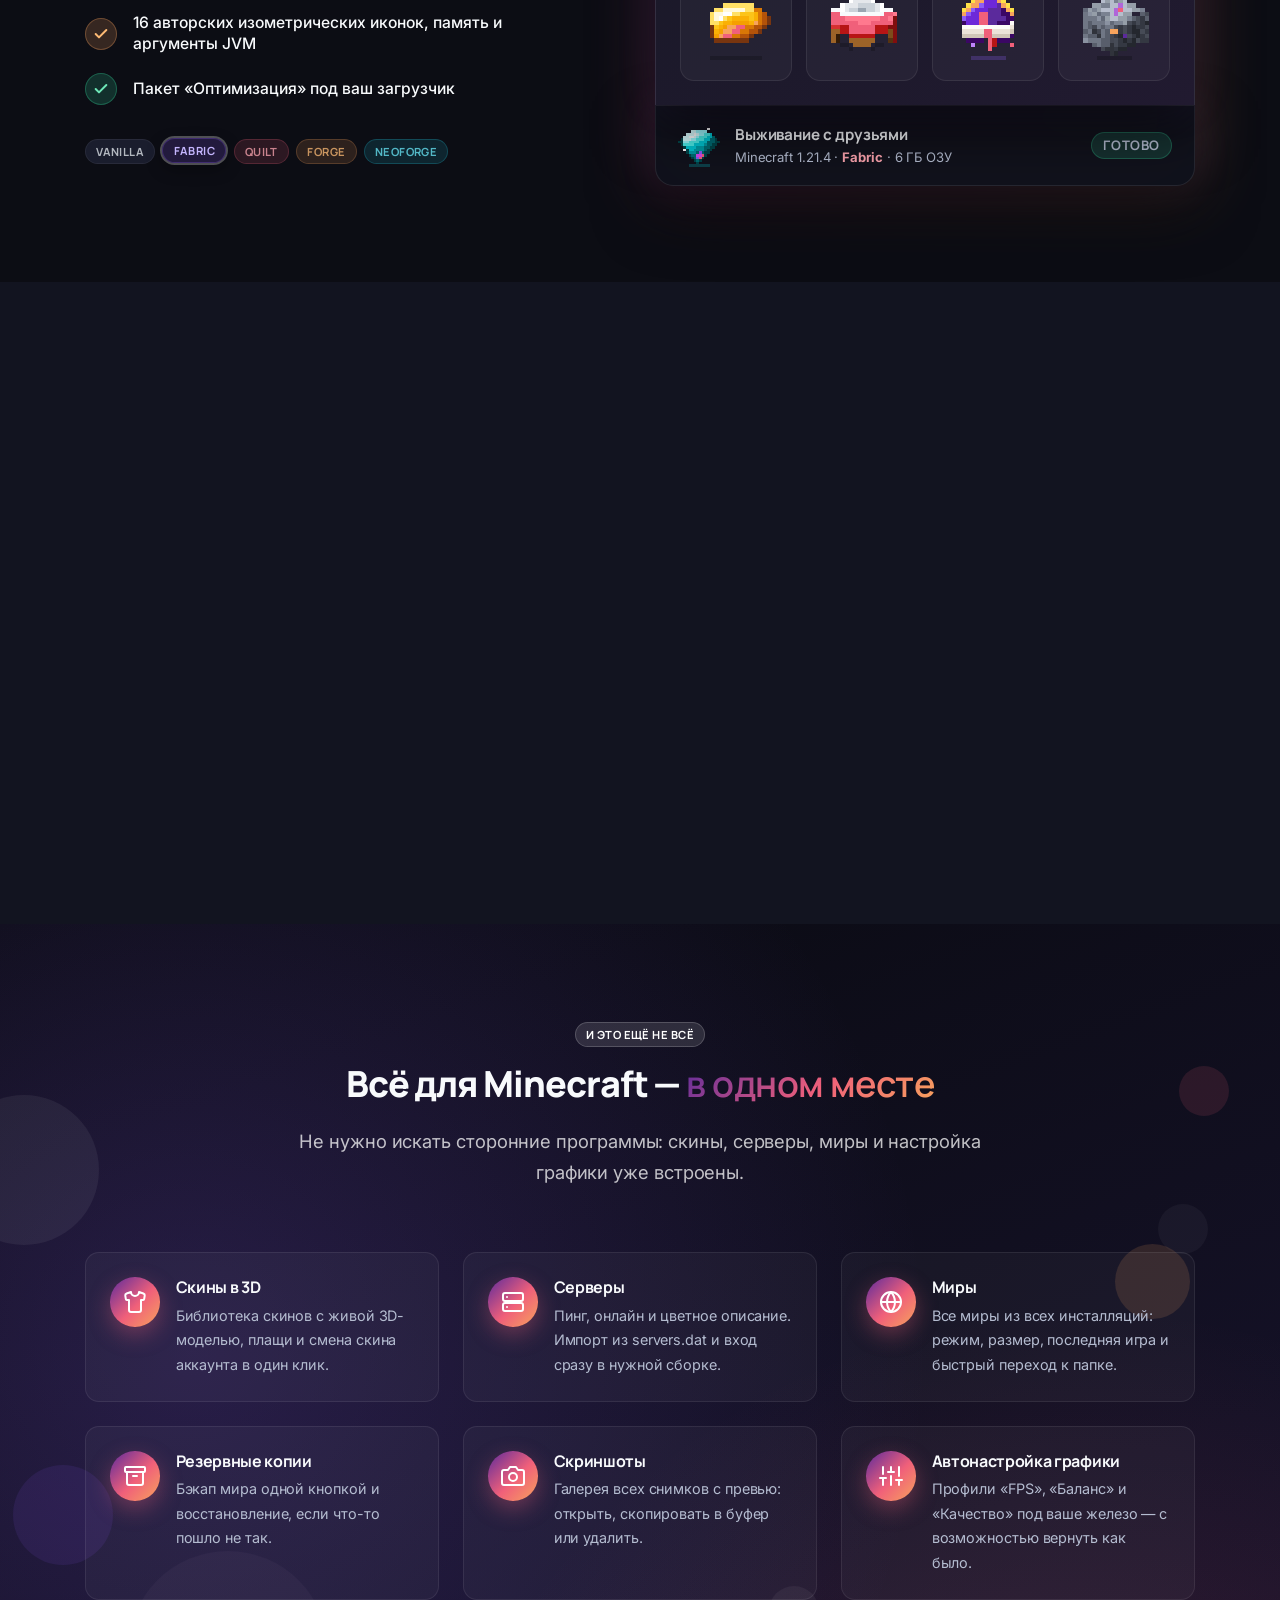
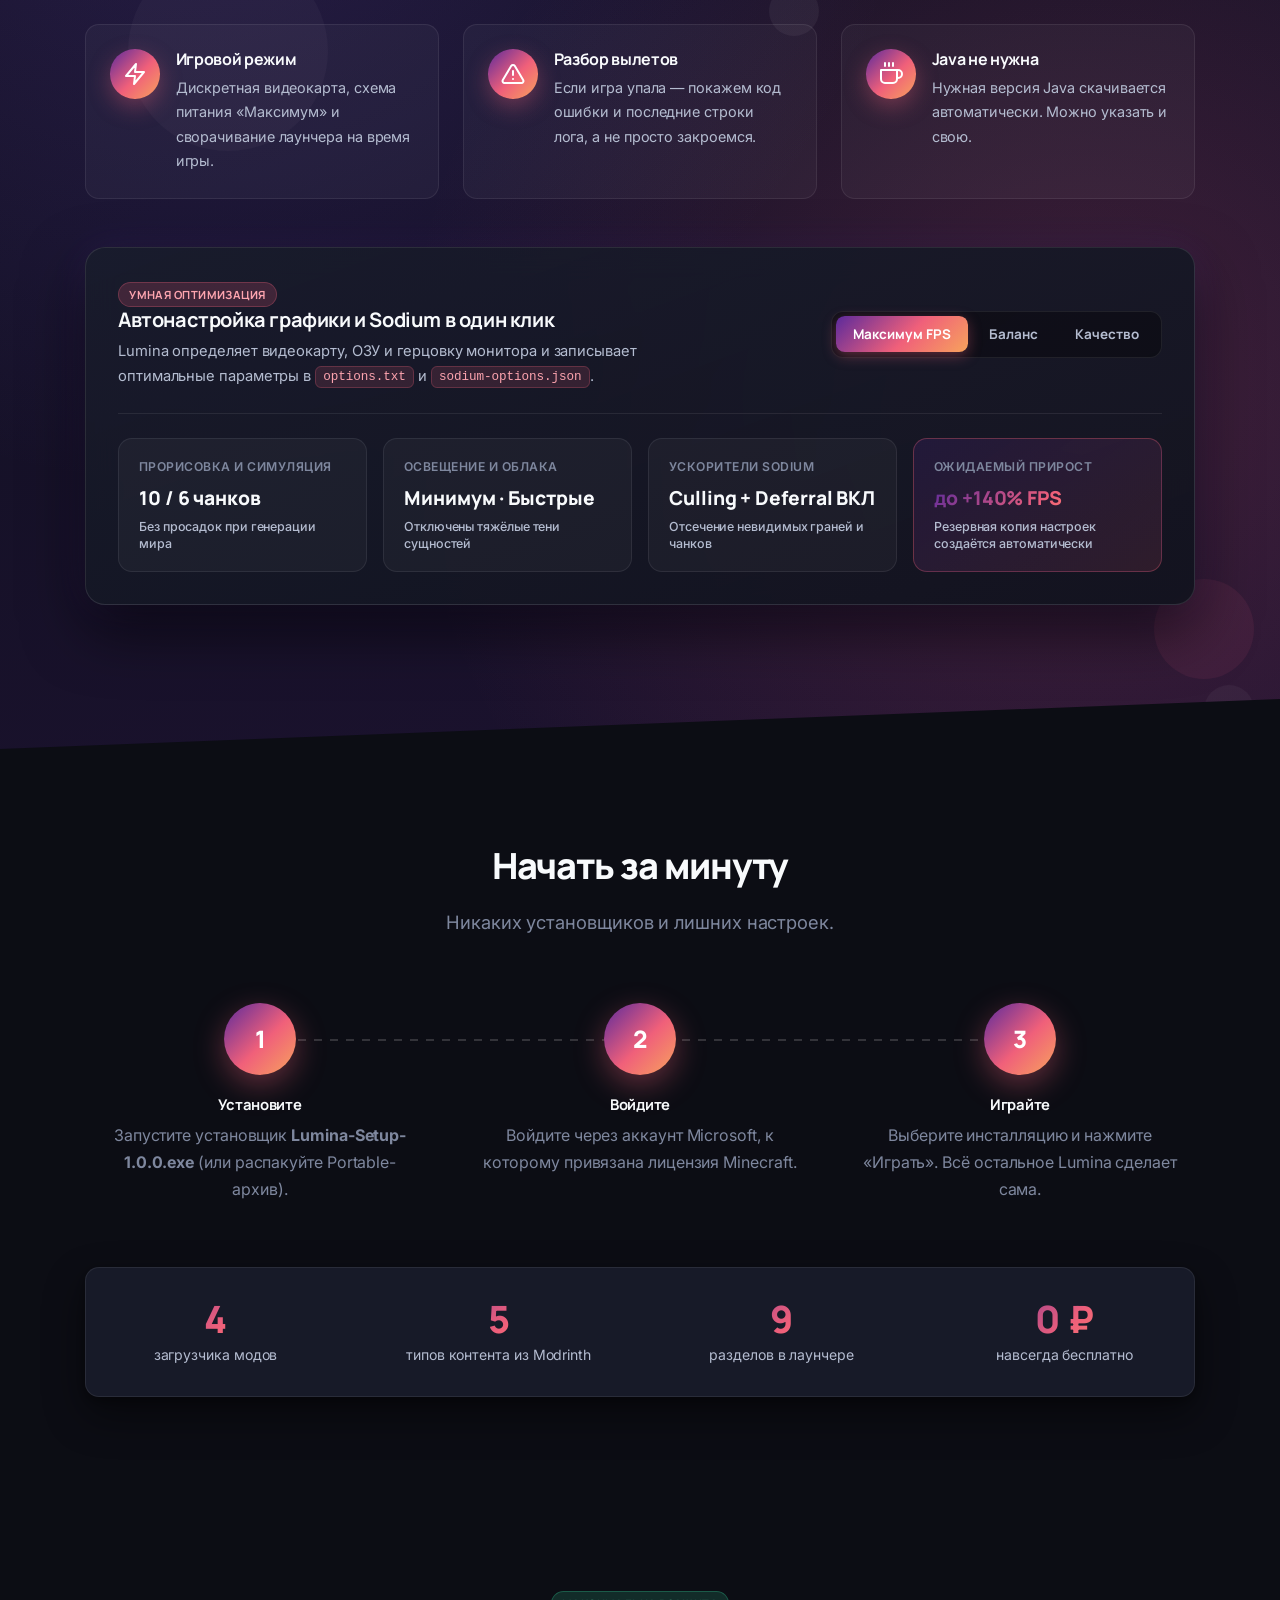
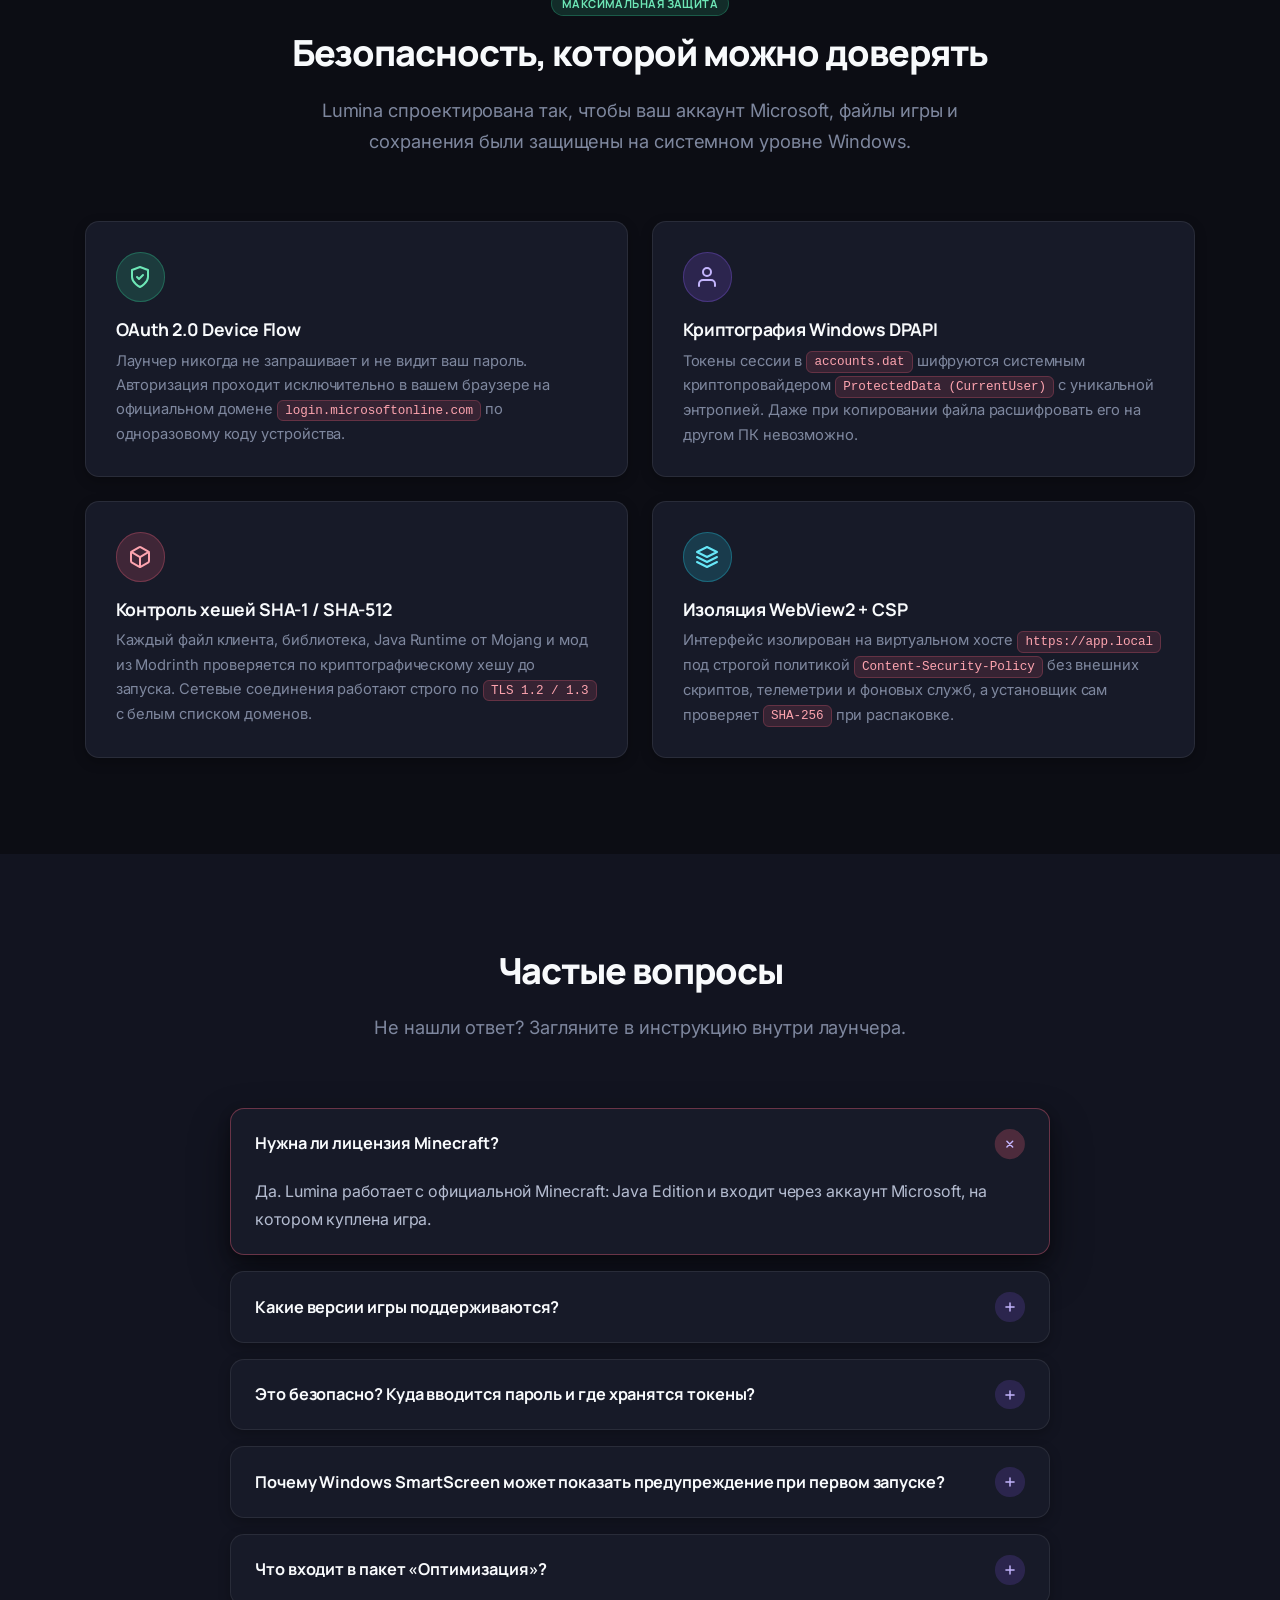
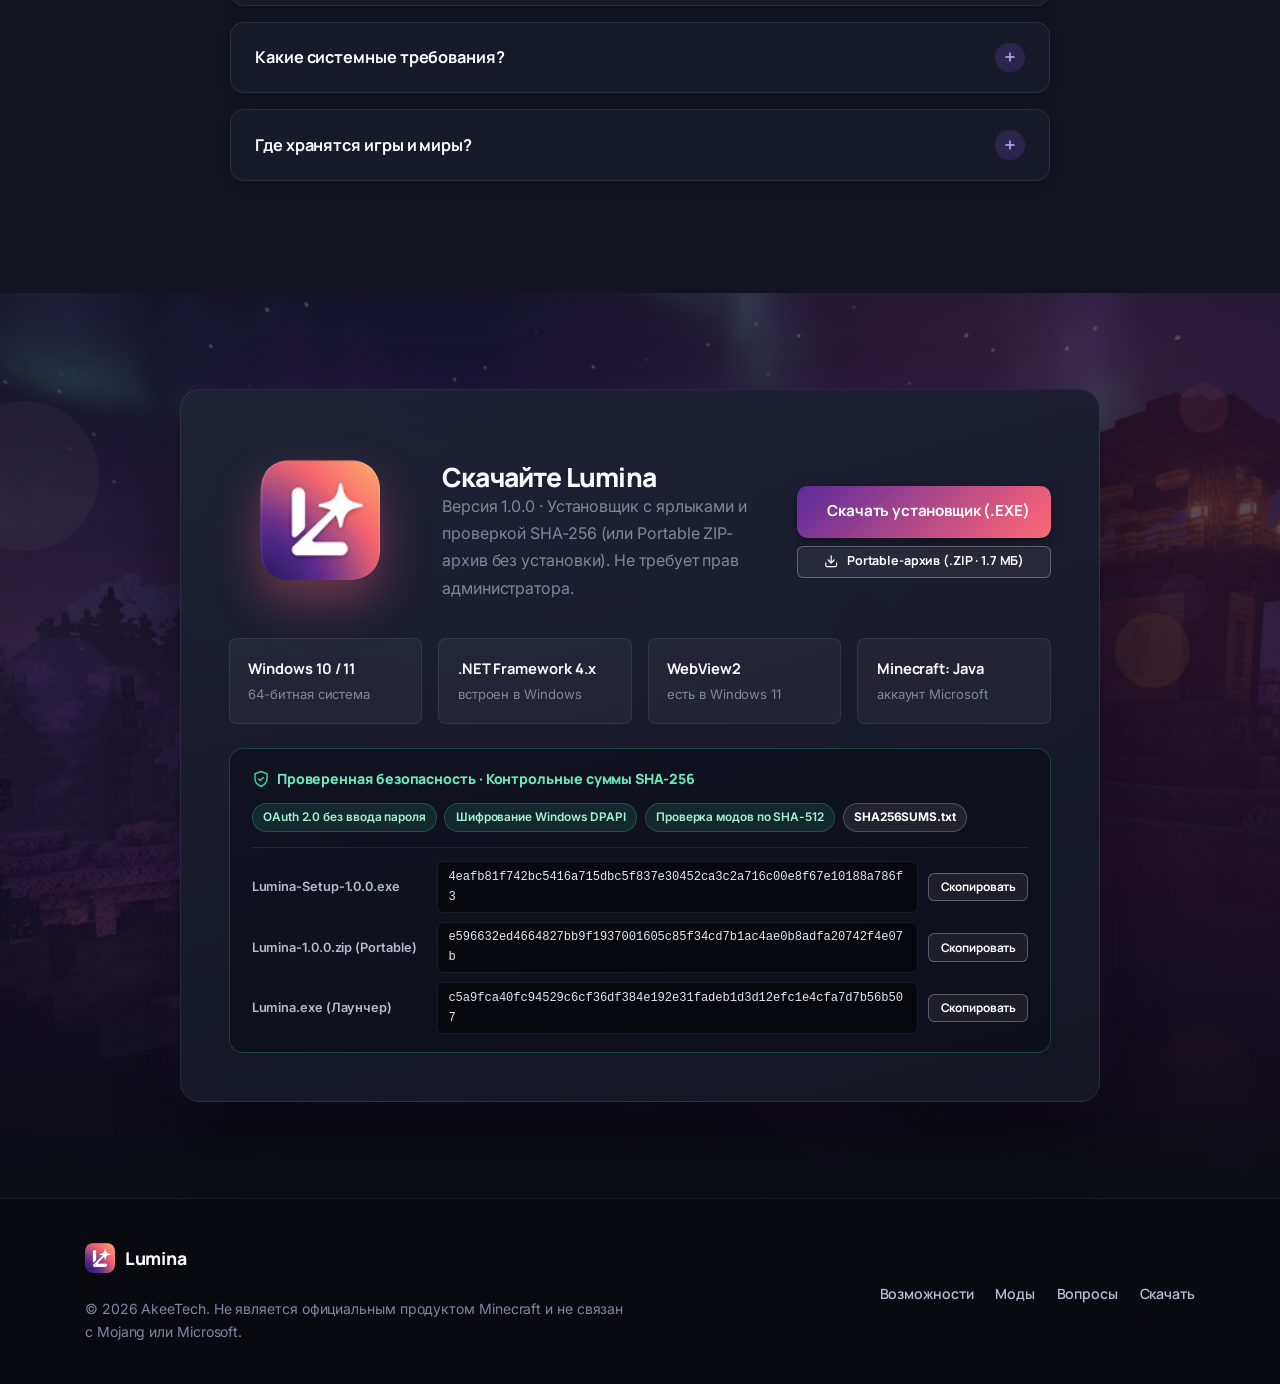
==== commit 5c44bd2c: "Add Lumina-Setup-1.0.0.exe installer, security section, HTTP security headers, and SHA256SUMS" ====
--- a/index.html
+++ b/index.html
@@ -71,7 +71,7 @@
           <li><a class="nav-link" href="#features">Возможности</a></li>
           <li><a class="nav-link" href="#instances">Инсталляции</a></li>
           <li><a class="nav-link" href="#modnest">Моды</a></li>
-          <li><a class="nav-link" href="#more">Ещё</a></li>
+          <li><a class="nav-link" href="#security">Безопасность</a></li>
           <li><a class="nav-link" href="#faq">Вопросы</a></li>
           <li class="theme-switcher-item">
             <div class="theme-switcher" role="group" aria-label="Выбор темы">
@@ -501,7 +501,7 @@
         </div>
         <div class="row row-grid steps">
           <div class="col-md-4 reveal">
-            <div class="step"><div class="step-num">1</div><h5>Скачайте</h5><p class="text-muted">Распакуйте архив в любую папку и запустите <b>Lumina.exe</b>.</p></div>
+            <div class="step"><div class="step-num">1</div><h5>Установите</h5><p class="text-muted">Запустите установщик <b>Lumina-Setup-1.0.0.exe</b> (или распакуйте Portable-архив).</p></div>
           </div>
           <div class="col-md-4 reveal" data-delay="1">
             <div class="step"><div class="step-num">2</div><h5>Войдите</h5><p class="text-muted">Войдите через аккаунт Microsoft, к которому привязана лицензия Minecraft.</p></div>
@@ -517,6 +517,41 @@
             <div class="stat"><strong class="text-gradient" data-count="5">5</strong><span>типов контента из Modrinth</span></div>
             <div class="stat"><strong class="text-gradient" data-count="9">9</strong><span>разделов в лаунчере</span></div>
             <div class="stat"><strong class="text-gradient">0 ₽</strong><span>навсегда бесплатно</span></div>
+          </div>
+        </div>
+      </div>
+    </section>
+
+    <!-- ===================== Архитектура безопасности ===================== -->
+    <section class="section section-lg" id="security">
+      <div class="container">
+        <div class="row justify-content-center text-center mb-5">
+          <div class="col-lg-8 reveal">
+            <span class="badge badge-pill badge-success mb-3">Максимальная защита</span>
+            <h2 class="display-3">Безопасность, которой можно доверять</h2>
+            <p class="lead text-muted">Lumina спроектирована так, чтобы ваш аккаунт Microsoft, файлы игры и сохранения были защищены на системном уровне Windows.</p>
+          </div>
+        </div>
+        <div class="security-arch-grid">
+          <div class="sec-arch-card reveal">
+            <div class="icon icon-shape icon-shape-success mb-3"><svg><use href="#i-shield"/></svg></div>
+            <h5>OAuth 2.0 Device Flow</h5>
+            <p class="text-muted">Лаунчер никогда не запрашивает и не видит ваш пароль. Авторизация проходит исключительно в вашем браузере на официальном домене <code>login.microsoftonline.com</code> по одноразовому коду устройства.</p>
+          </div>
+          <div class="sec-arch-card reveal" data-delay="1">
+            <div class="icon icon-shape icon-shape-primary mb-3"><svg><use href="#i-user"/></svg></div>
+            <h5>Криптография Windows DPAPI</h5>
+            <p class="text-muted">Токены сессии в <code>accounts.dat</code> шифруются системным криптопровайдером <code>ProtectedData (CurrentUser)</code> с уникальной энтропией. Даже при копировании файла расшифровать его на другом ПК невозможно.</p>
+          </div>
+          <div class="sec-arch-card reveal" data-delay="2">
+            <div class="icon icon-shape icon-shape-coral mb-3"><svg><use href="#i-box"/></svg></div>
+            <h5>Контроль хешей SHA-1 / SHA-512</h5>
+            <p class="text-muted">Каждый файл клиента, библиотека, Java Runtime от Mojang и мод из Modrinth проверяется по криптографическому хешу до запуска. Сетевые соединения работают строго по <code>TLS 1.2 / 1.3</code> с белым списком доменов.</p>
+          </div>
+          <div class="sec-arch-card reveal" data-delay="3">
+            <div class="icon icon-shape icon-shape-info mb-3"><svg><use href="#i-layers"/></svg></div>
+            <h5>Изоляция WebView2 + CSP</h5>
+            <p class="text-muted">Интерфейс изолирован на виртуальном хосте <code>https://app.local</code> под строгой политикой <code>Content-Security-Policy</code> без внешних скриптов, телеметрии и фоновых служб, а установщик сам проверяет <code>SHA-256</code> при распаковке.</p>
           </div>
         </div>
       </div>
@@ -580,12 +615,13 @@
                   <div class="col-lg-3 text-center">
                     <img class="download-logo" src="assets/img/lumina-512.png" data-theme-logo alt="Логотип Lumina">
                   </div>
-                  <div class="col-lg-6">
+                  <div class="col-lg-5">
                     <h3 class="display-4 mb-0 mt-4">Скачайте Lumina</h3>
-                    <p class="text-muted mb-0">Версия 1.0.0 · ZIP-архив · около 1 МБ. Распакуйте и запустите — установка не требуется.</p>
-                  </div>
-                  <div class="col-lg-3 text-center">
-                    <a href="downloads/Lumina-1.0.0.zip" download class="btn btn-gradient btn-lg btn-icon mt-4"><svg><use href="#i-download"/></svg>Скачать</a>
+                    <p class="text-muted mb-0">Версия 1.0.0 · Установщик с ярлыками и проверкой SHA-256 (или Portable ZIP-архив без установки). Не требует прав администратора.</p>
+                  </div>
+                  <div class="col-lg-4 text-center download-actions-col">
+                    <a href="downloads/Lumina-Setup-1.0.0.exe" download class="btn btn-gradient btn-lg btn-icon mt-4 w-100"><svg><use href="#i-windows"/></svg>Скачать установщик (.EXE)</a>
+                    <a href="downloads/Lumina-1.0.0.zip" download class="btn btn-outline-white btn-sm btn-icon mt-2 w-100"><svg><use href="#i-download"/></svg>Portable-архив (.ZIP · 1.7 МБ)</a>
                   </div>
                 </div>
                 <div class="sysreq">
@@ -596,22 +632,27 @@
                 </div>
                 <div class="security-verify">
                   <div class="security-verify-head">
-                    <span class="security-verify-badge"><svg><use href="#i-shield"/></svg>Проверенная безопасность</span>
+                    <span class="security-verify-badge"><svg><use href="#i-shield"/></svg>Проверенная безопасность · Контрольные суммы SHA-256</span>
                     <div class="security-pills">
                       <span>OAuth 2.0 без ввода пароля</span>
                       <span>Шифрование Windows DPAPI</span>
                       <span>Проверка модов по SHA-512</span>
-                      <span>Без телеметрии</span>
+                      <a href="downloads/SHA256SUMS.txt" target="_blank" rel="noopener">SHA256SUMS.txt</a>
                     </div>
                   </div>
                   <div class="security-hashes">
                     <div class="hash-row">
-                      <span class="hash-label">SHA-256 (Lumina-1.0.0.zip)</span>
-                      <code id="zip-sha256">ca57fa91d41a49439b23781d0b1fa562aef6c77c62a3c2bb4d19a4879d7e53c1</code>
+                      <span class="hash-label">Lumina-Setup-1.0.0.exe</span>
+                      <code id="setup-sha256">4eafb81f742bc5416a715dbc5f837e30452ca3c2a716c00e8f67e10188a786f3</code>
+                      <button type="button" class="btn btn-sm btn-outline-white copy-hash-btn" data-copy-target="setup-sha256">Скопировать</button>
+                    </div>
+                    <div class="hash-row">
+                      <span class="hash-label">Lumina-1.0.0.zip (Portable)</span>
+                      <code id="zip-sha256">e596632ed4664827bb9f1937001605c85f34cd7b1ac4ae0b8adfa20742f4e07b</code>
                       <button type="button" class="btn btn-sm btn-outline-white copy-hash-btn" data-copy-target="zip-sha256">Скопировать</button>
                     </div>
                     <div class="hash-row">
-                      <span class="hash-label">SHA-256 (Lumina.exe)</span>
+                      <span class="hash-label">Lumina.exe (Лаунчер)</span>
                       <code id="exe-sha256">c5a9fca40fc94529c6cf36df384e192e31fadeb1d3d12efc1e4cfa7d7b56b507</code>
                       <button type="button" class="btn btn-sm btn-outline-white copy-hash-btn" data-copy-target="exe-sha256">Скопировать</button>
                     </div>
--- a/assets/css/argon-lumina.css
+++ b/assets/css/argon-lumina.css
@@ -766,6 +766,35 @@
 .stat strong { display: block; font-family: var(--font-display); font-size: 2.35rem; font-weight: 800; line-height: 1.1; }
 .stat span { font-size: .88rem; color: var(--text-body); margin-top: .25rem; display: block; }
 
+/* ---------- Архитектура безопасности ---------- */
+.security-arch-grid {
+  display: grid; grid-template-columns: repeat(2, 1fr); gap: 1.5rem;
+}
+@media (max-width: 767.98px) { .security-arch-grid { grid-template-columns: 1fr; } }
+.sec-arch-card {
+  padding: 1.85rem; border-radius: var(--radius-lg);
+  background: var(--bg-card);
+  border: 1px solid var(--border-subtle);
+  box-shadow: var(--shadow-sm);
+  transition: transform .22s ease, border-color .22s ease, box-shadow .22s ease;
+}
+.sec-arch-card:hover {
+  transform: translateY(-5px);
+  border-color: var(--border-hover);
+  box-shadow: var(--shadow);
+}
+.sec-arch-card h5 { font-size: 1.1rem; margin-bottom: .5rem; }
+.sec-arch-card p { margin: 0; font-size: .92rem; line-height: 1.65; }
+
+.w-100 { width: 100%; }
+.mt-2 { margin-top: .5rem !important; }
+.download-actions-col { display: flex; flex-direction: column; align-items: stretch; }
+.security-pills a {
+  font-size: .74rem; font-weight: 700; padding: .25rem .65rem; border-radius: 999px;
+  background: rgba(255, 255, 255, 0.08); border: 1px solid rgba(255, 255, 255, 0.2); color: #fff;
+}
+.security-pills a:hover { background: rgba(255, 255, 255, 0.16); color: #fff; }
+
 /* ---------- FAQ ---------- */
 .faq { max-width: 820px; margin: 3rem auto 0; }
 .faq details {
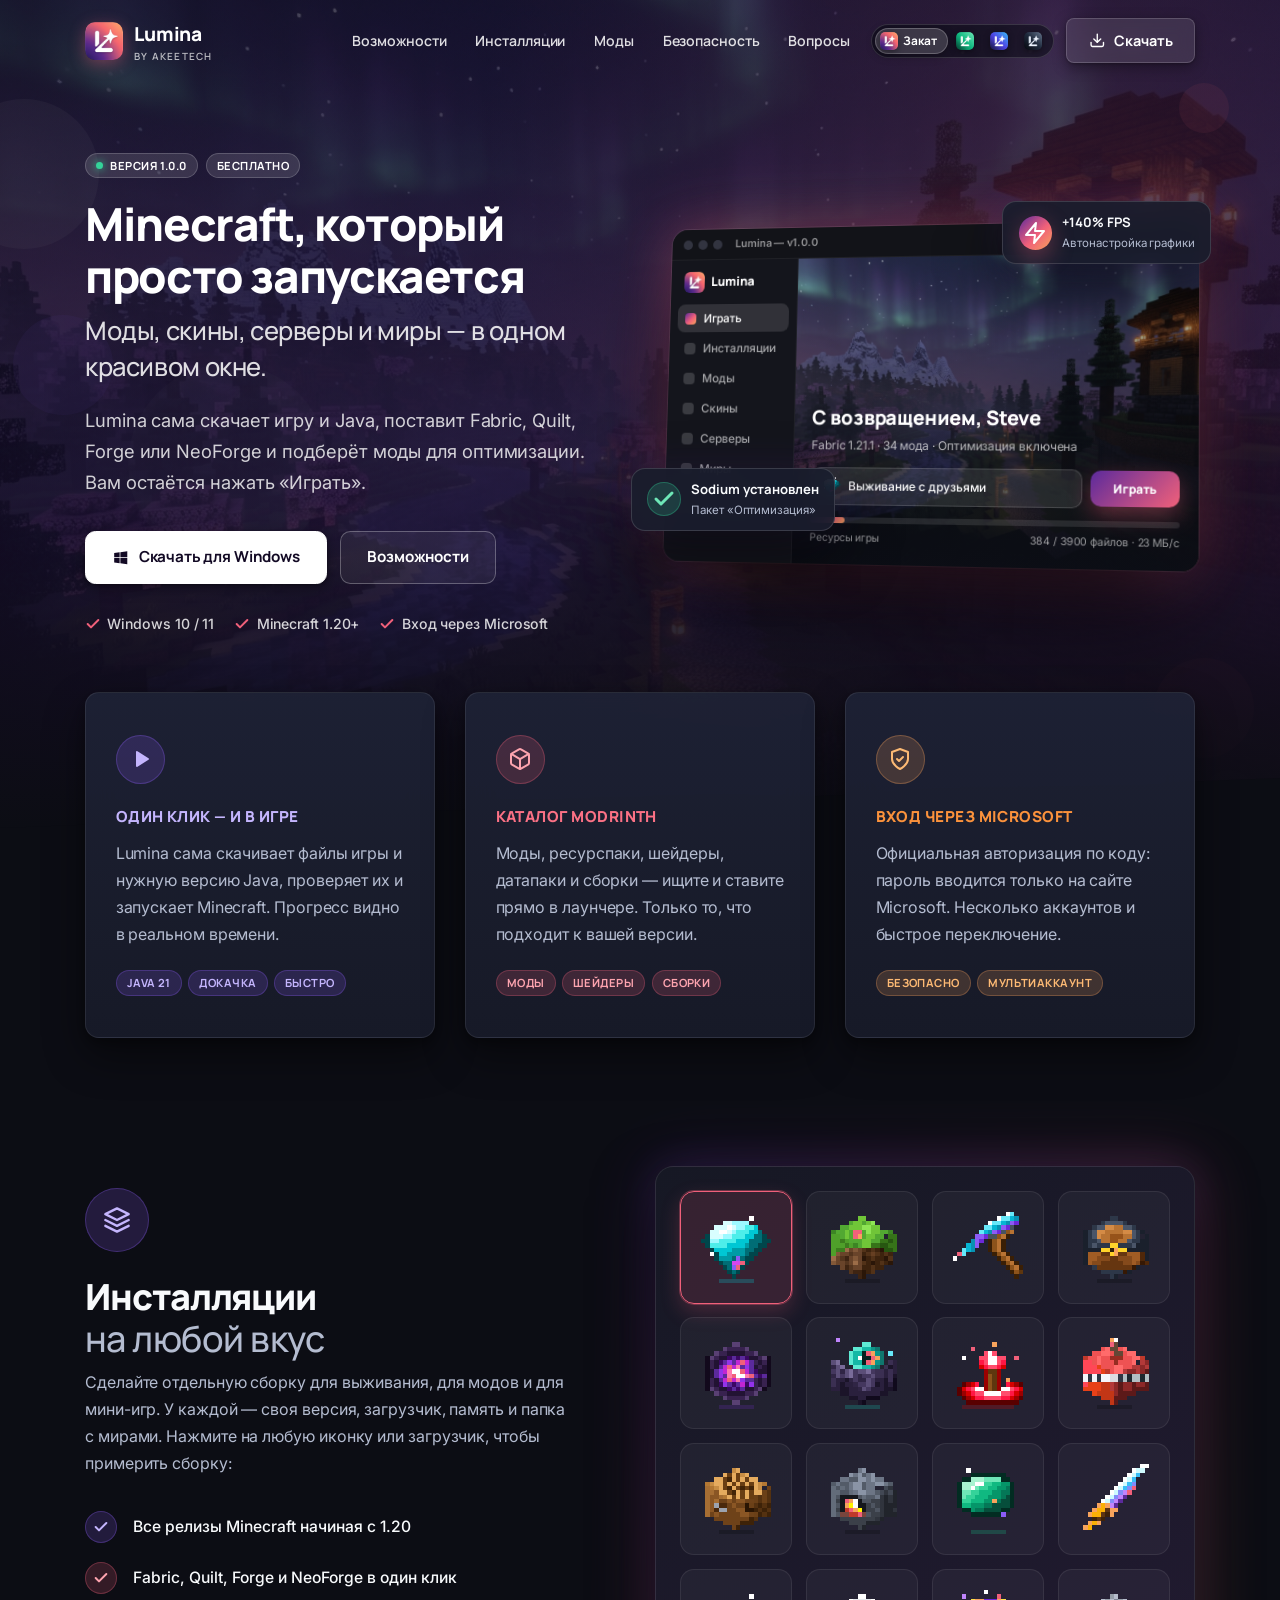
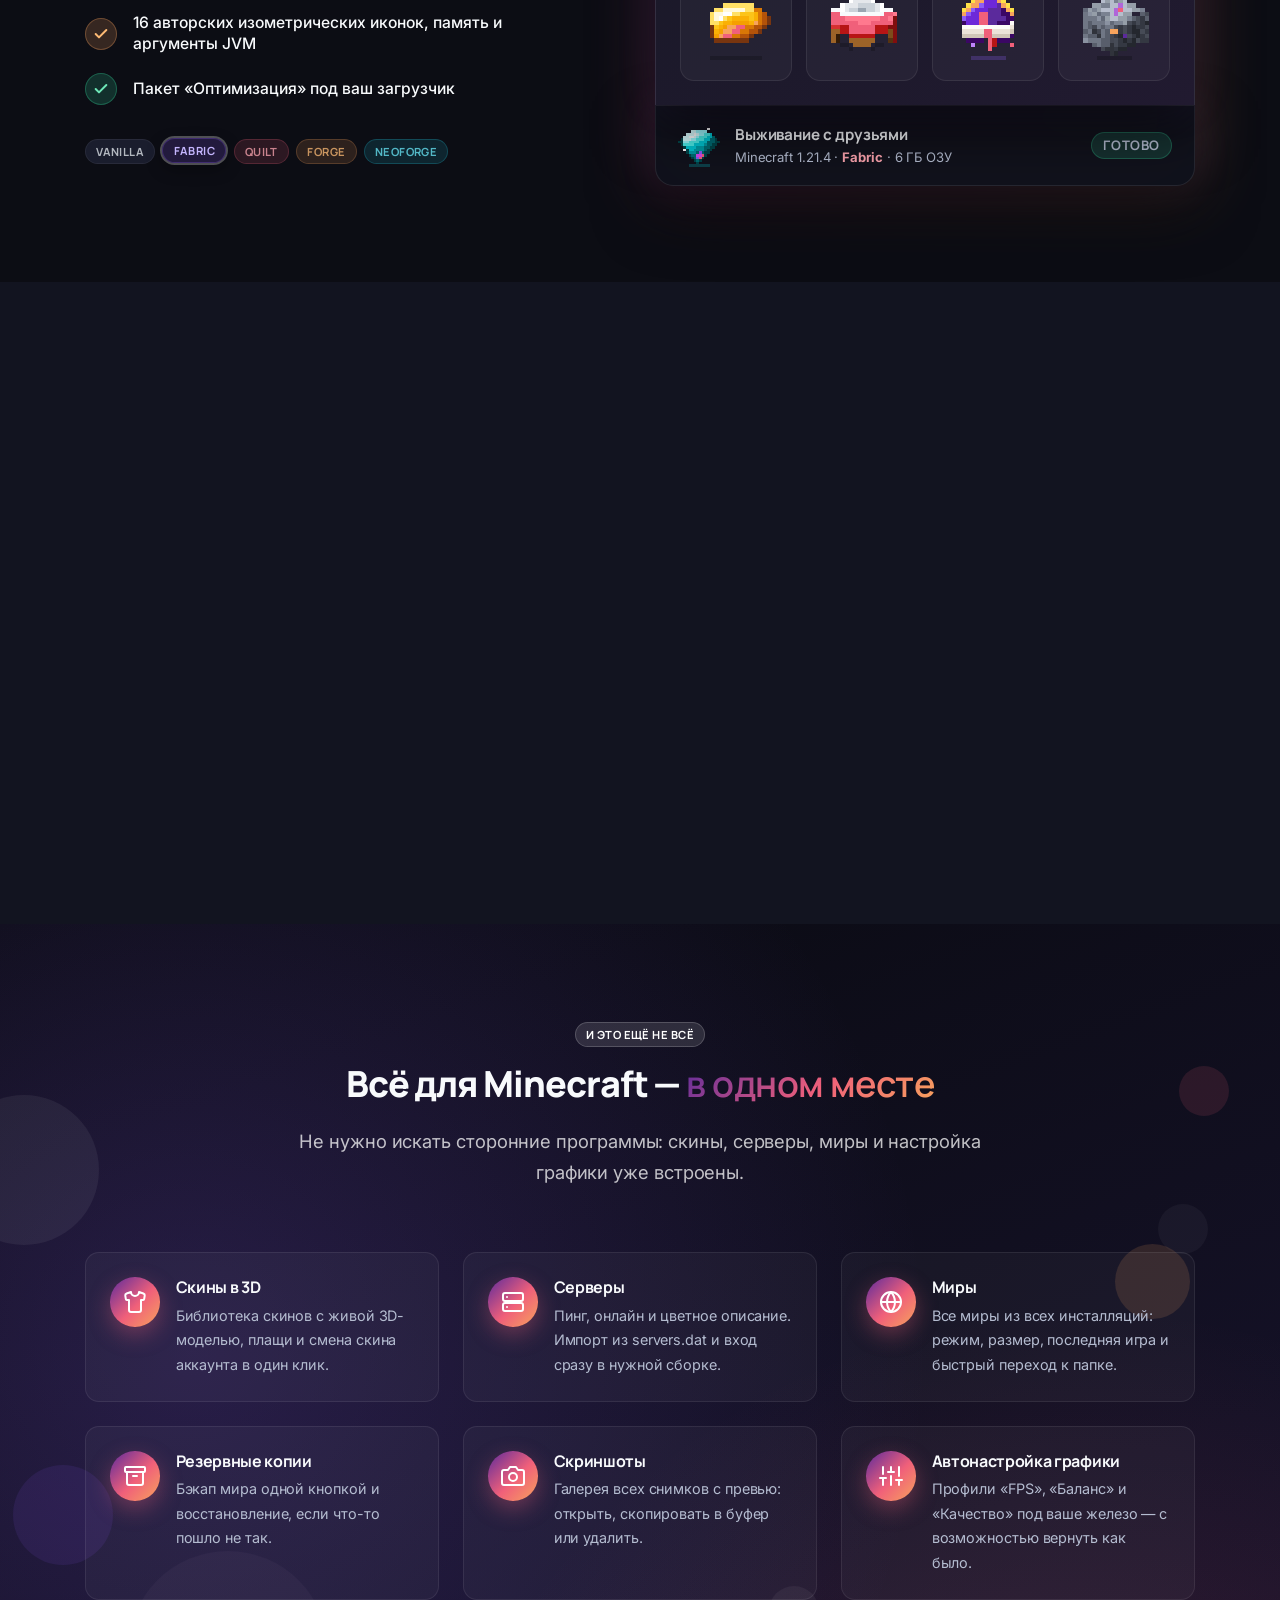
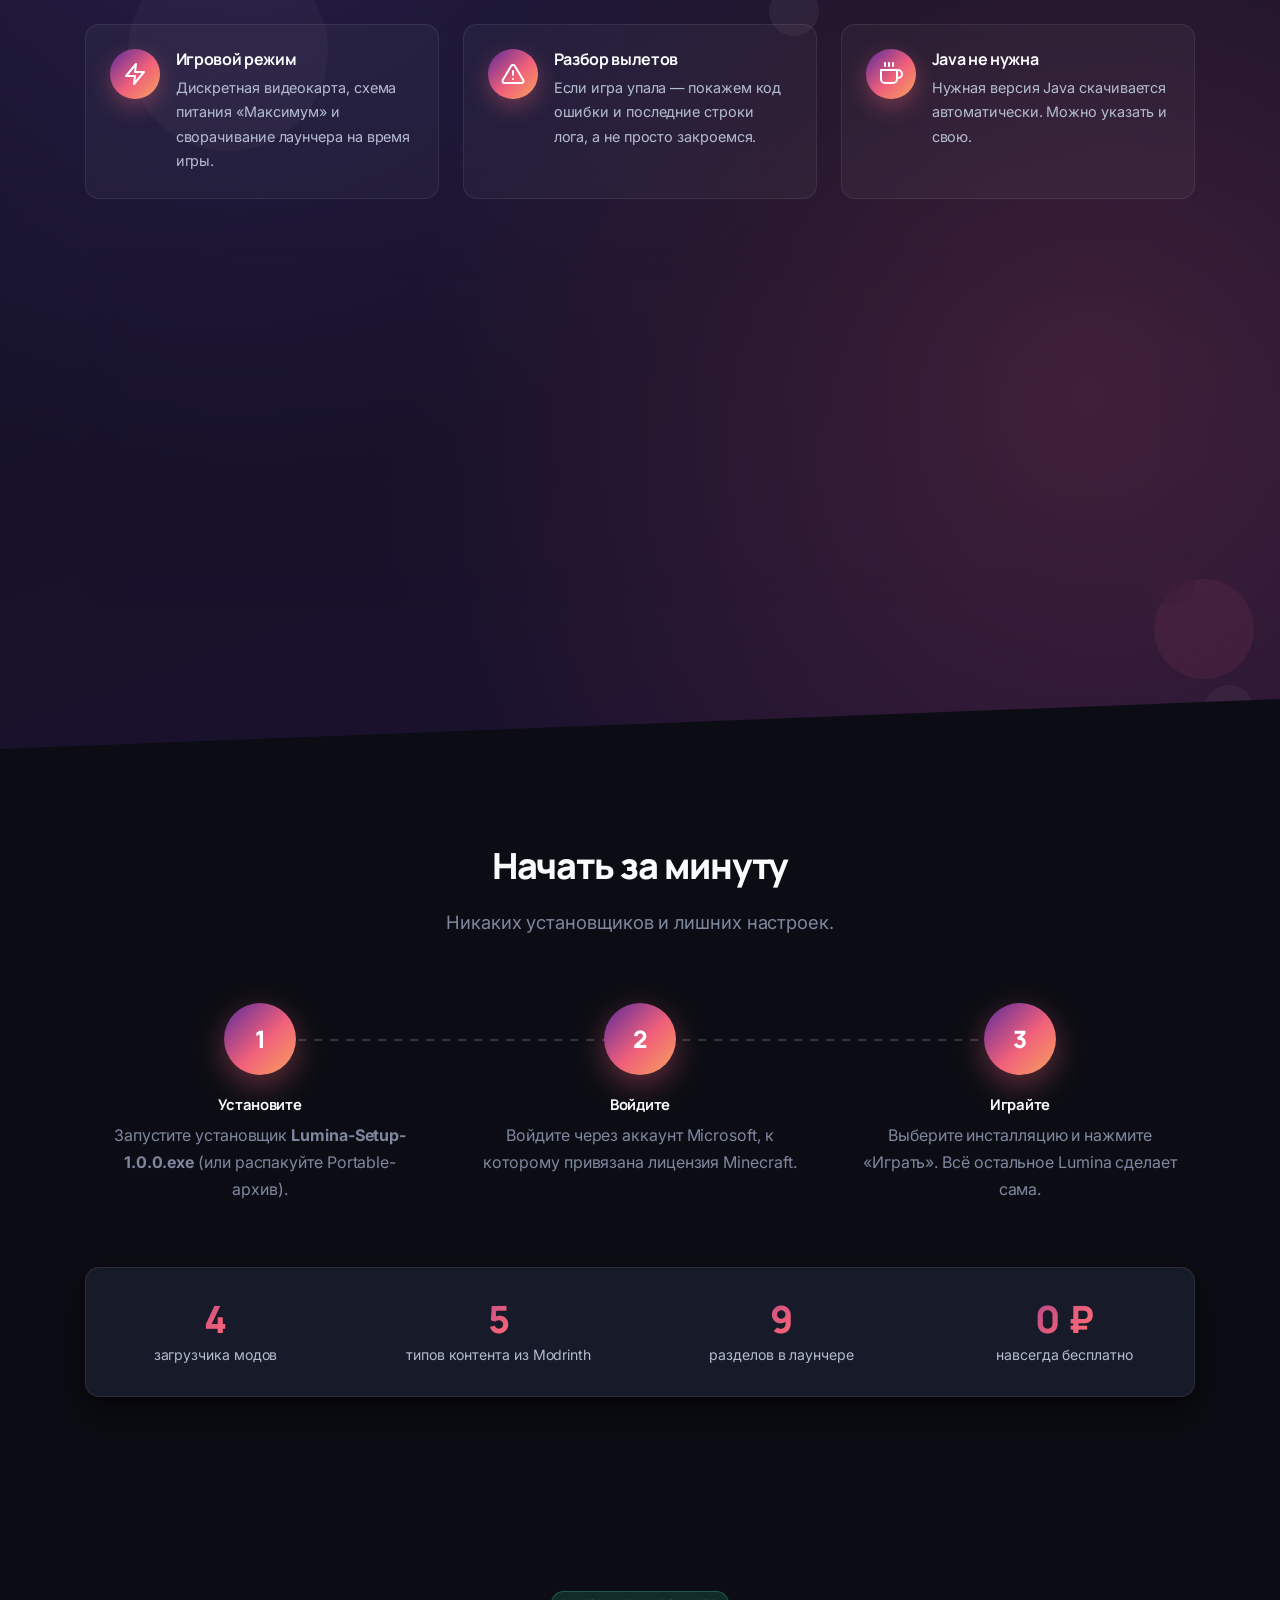
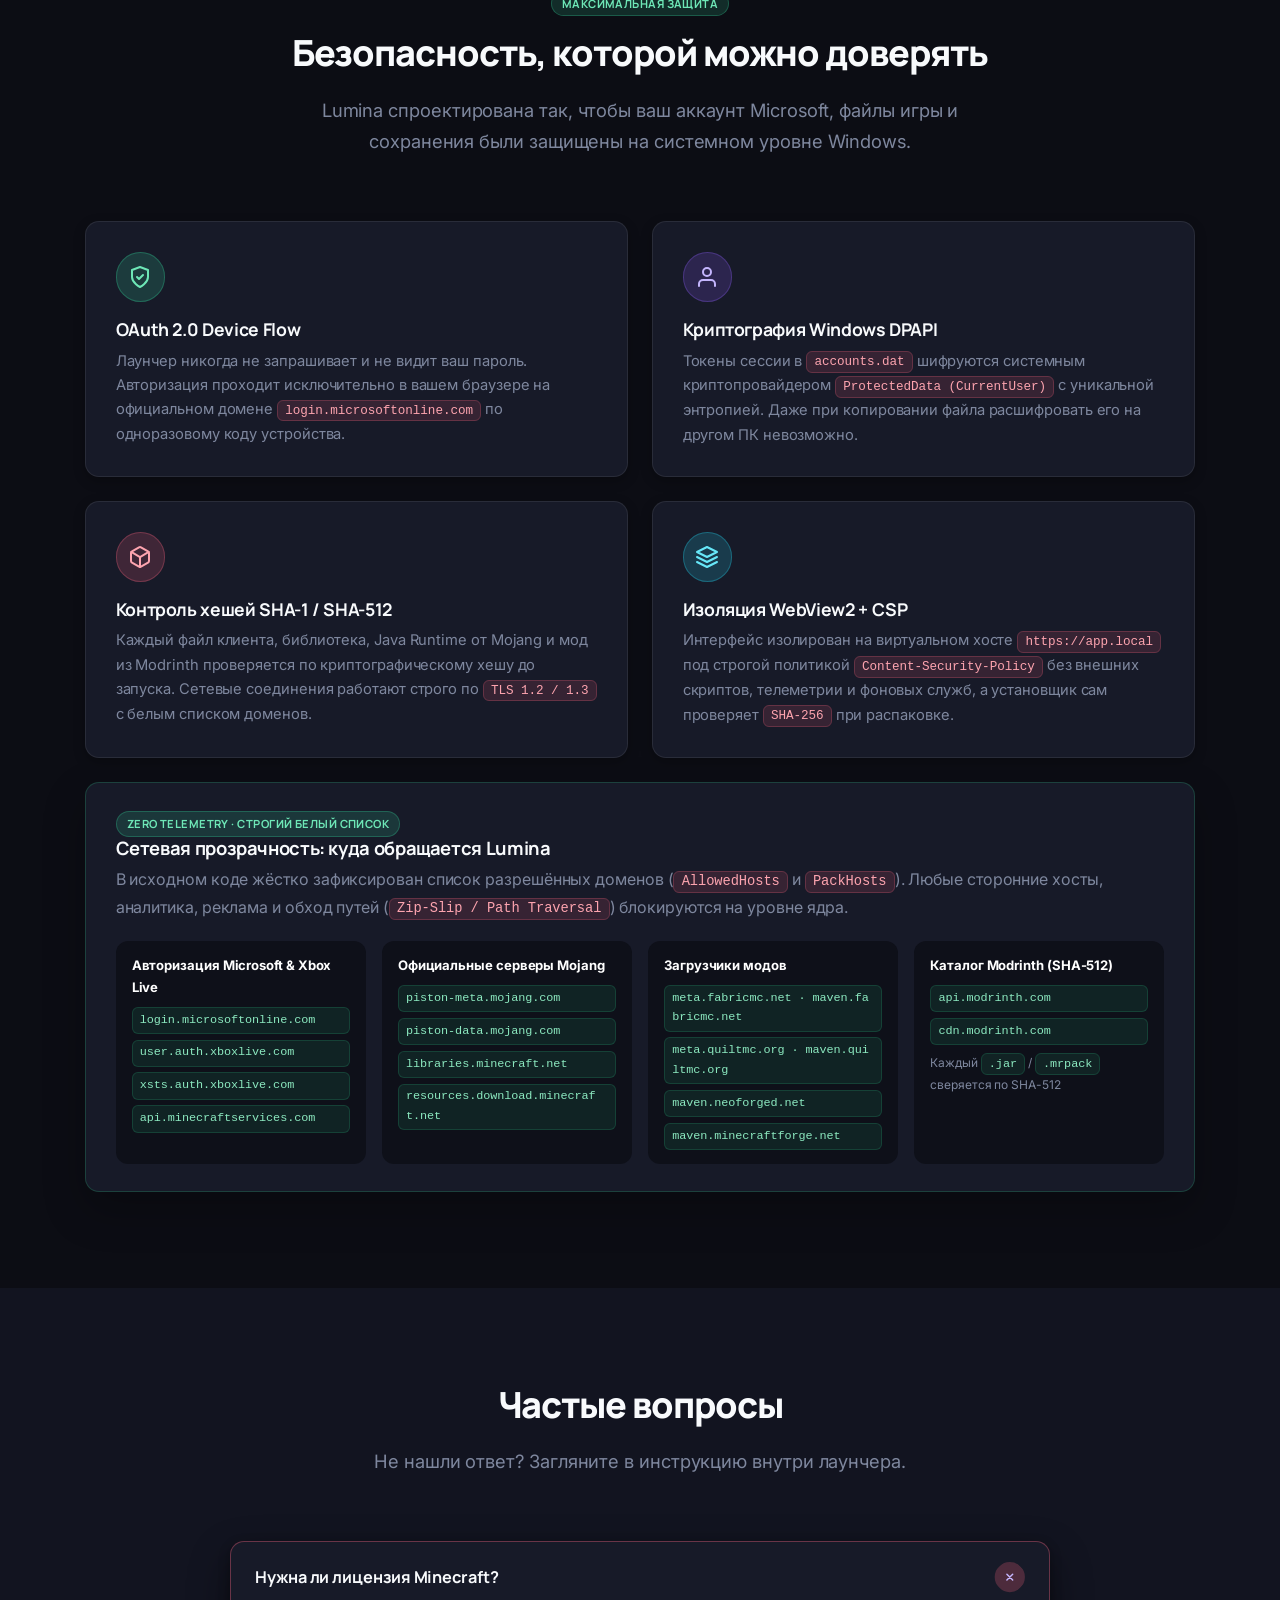
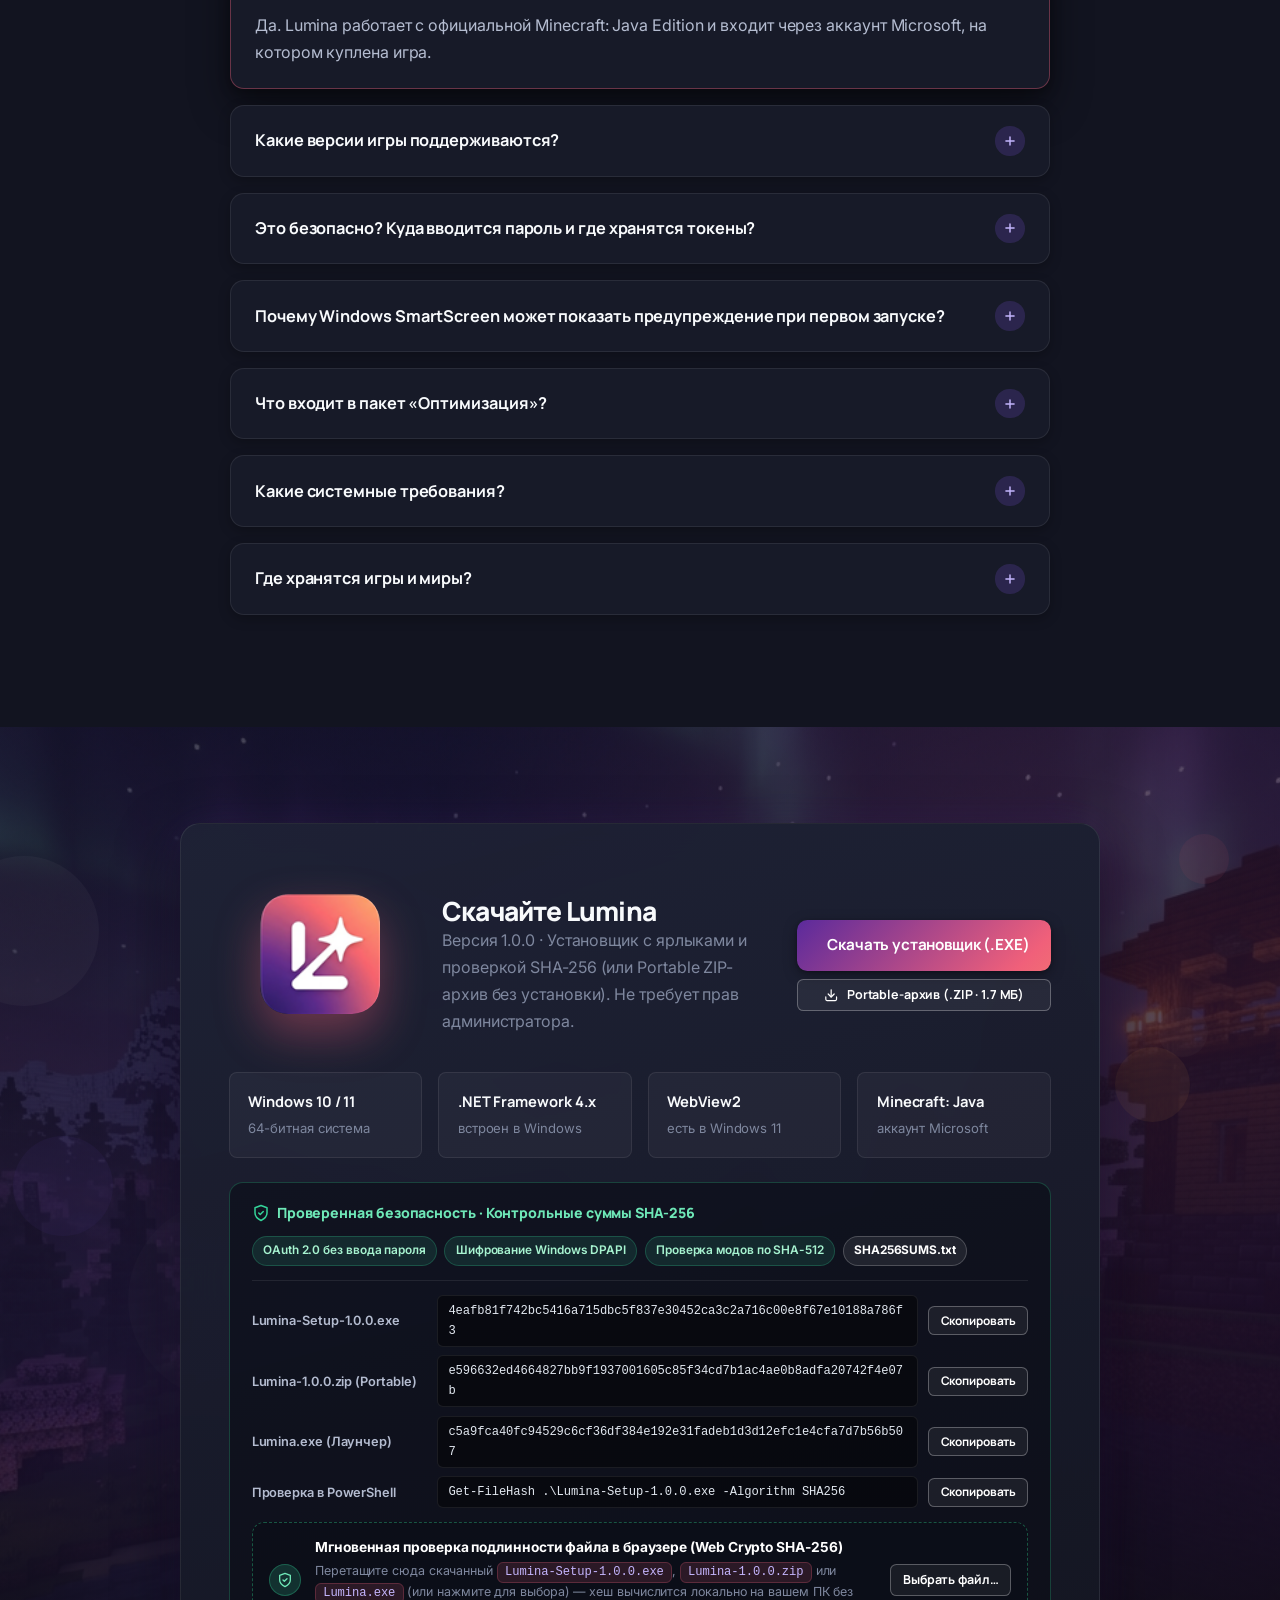
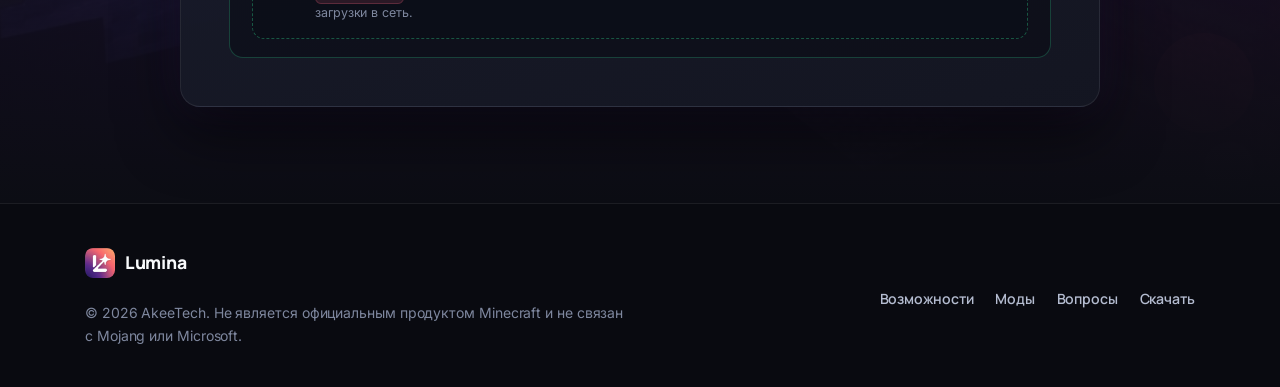
==== commit c5cd17df: "Harden CSP without unsafe-inline, add Web Crypto SHA-256 file verifier, domain allowlist transparenc" ====
--- a/index.html
+++ b/index.html
@@ -15,16 +15,7 @@
   <link rel="preconnect" href="https://fonts.googleapis.com">
   <link rel="preconnect" href="https://fonts.gstatic.com" crossorigin>
   <link href="https://fonts.googleapis.com/css2?family=Inter:wght@400;500;600;700&family=Manrope:wght@600;700;800&display=swap" rel="stylesheet">
-  <script>
-    (function () {
-      try {
-        var t = localStorage.getItem("lumina-theme");
-        if (t === "emerald" || t === "indigo" || t === "dark" || t === "lumina") {
-          document.documentElement.setAttribute("data-theme", t);
-        }
-      } catch (e) {}
-    })();
-  </script>
+  <script src="assets/js/theme-init.js"></script>
   <link rel="stylesheet" href="assets/css/argon-lumina.css">
 </head>
 <body>
@@ -554,6 +545,45 @@
             <p class="text-muted">Интерфейс изолирован на виртуальном хосте <code>https://app.local</code> под строгой политикой <code>Content-Security-Policy</code> без внешних скриптов, телеметрии и фоновых служб, а установщик сам проверяет <code>SHA-256</code> при распаковке.</p>
           </div>
         </div>
+
+        <div class="sec-allowlist-box reveal mt-4">
+          <div class="sec-allowlist-head">
+            <div>
+              <span class="badge badge-pill badge-success mb-2">Zero Telemetry · Строгий белый список</span>
+              <h5>Сетевая прозрачность: куда обращается Lumina</h5>
+              <p class="text-muted mb-0">В исходном коде жёстко зафиксирован список разрешённых доменов (<code>AllowedHosts</code> и <code>PackHosts</code>). Любые сторонние хосты, аналитика, реклама и обход путей (<code>Zip-Slip / Path Traversal</code>) блокируются на уровне ядра.</p>
+            </div>
+          </div>
+          <div class="sec-domains-grid">
+            <div class="sec-domain-group">
+              <strong>Авторизация Microsoft &amp; Xbox Live</strong>
+              <code>login.microsoftonline.com</code>
+              <code>user.auth.xboxlive.com</code>
+              <code>xsts.auth.xboxlive.com</code>
+              <code>api.minecraftservices.com</code>
+            </div>
+            <div class="sec-domain-group">
+              <strong>Официальные серверы Mojang</strong>
+              <code>piston-meta.mojang.com</code>
+              <code>piston-data.mojang.com</code>
+              <code>libraries.minecraft.net</code>
+              <code>resources.download.minecraft.net</code>
+            </div>
+            <div class="sec-domain-group">
+              <strong>Загрузчики модов</strong>
+              <code>meta.fabricmc.net · maven.fabricmc.net</code>
+              <code>meta.quiltmc.org · maven.quiltmc.org</code>
+              <code>maven.neoforged.net</code>
+              <code>maven.minecraftforge.net</code>
+            </div>
+            <div class="sec-domain-group">
+              <strong>Каталог Modrinth (SHA-512)</strong>
+              <code>api.modrinth.com</code>
+              <code>cdn.modrinth.com</code>
+              <span>Каждый <code>.jar</code> / <code>.mrpack</code> сверяется по SHA-512</span>
+            </div>
+          </div>
+        </div>
       </div>
     </section>
 
@@ -656,6 +686,22 @@
                       <code id="exe-sha256">c5a9fca40fc94529c6cf36df384e192e31fadeb1d3d12efc1e4cfa7d7b56b507</code>
                       <button type="button" class="btn btn-sm btn-outline-white copy-hash-btn" data-copy-target="exe-sha256">Скопировать</button>
                     </div>
+                    <div class="hash-row">
+                      <span class="hash-label">Проверка в PowerShell</span>
+                      <code id="ps-verify-cmd">Get-FileHash .\Lumina-Setup-1.0.0.exe -Algorithm SHA256</code>
+                      <button type="button" class="btn btn-sm btn-outline-white copy-hash-btn" data-copy-target="ps-verify-cmd">Скопировать</button>
+                    </div>
+                  </div>
+                  <div class="local-verifier" id="local-verifier">
+                    <input type="file" id="verify-file-input" accept=".exe,.zip" hidden>
+                    <div class="local-verifier-body" id="verify-dropzone" role="button" tabindex="0" aria-label="Проверить скачанный файл по SHA-256">
+                      <span class="icon icon-sm icon-shape icon-shape-success"><svg><use href="#i-shield"/></svg></span>
+                      <div class="local-verifier-text">
+                        <strong id="verify-title">Мгновенная проверка подлинности файла в браузере (Web Crypto SHA-256)</strong>
+                        <span id="verify-status">Перетащите сюда скачанный <code>Lumina-Setup-1.0.0.exe</code>, <code>Lumina-1.0.0.zip</code> или <code>Lumina.exe</code> (или нажмите для выбора) — хеш вычислится локально на вашем ПК без загрузки в сеть.</span>
+                      </div>
+                      <button type="button" class="btn btn-sm btn-outline-white" id="verify-pick-btn">Выбрать файл…</button>
+                    </div>
                   </div>
                 </div>
               </div>
--- a/assets/css/argon-lumina.css
+++ b/assets/css/argon-lumina.css
@@ -892,6 +892,109 @@
 .footer-brand img { width: 30px; height: 30px; border-radius: 8px; }
 @media (max-width: 767.98px) { .footer .nav-footer { justify-content: flex-start; margin-top: 1rem; } }
 
+/* ---------- Сетевой белый список и проверка файла в браузере ---------- */
+.sec-allowlist-box {
+  background: var(--bg-card);
+  border: 1px solid rgba(45, 206, 137, 0.22);
+  border-radius: var(--radius-lg);
+  padding: 1.65rem 1.85rem;
+  box-shadow: 0 18px 42px rgba(0, 0, 0, 0.25);
+}
+.sec-allowlist-head h5 { margin: 0 0 .35rem; font-size: 1.15rem; }
+.sec-domains-grid {
+  display: grid;
+  grid-template-columns: repeat(4, 1fr);
+  gap: 1rem;
+  margin-top: 1.25rem;
+}
+.sec-domain-group {
+  background: rgba(10, 11, 18, 0.65);
+  border: 1px solid var(--border);
+  border-radius: 12px;
+  padding: .9rem 1rem;
+  display: flex;
+  flex-direction: column;
+  gap: .35rem;
+}
+.sec-domain-group strong {
+  color: #fff;
+  font-size: .82rem;
+  margin-bottom: .15rem;
+}
+.sec-domain-group code {
+  font-size: .74rem;
+  color: #8ce9c0;
+  background: rgba(45, 206, 137, 0.1);
+  border: 1px solid rgba(45, 206, 137, 0.18);
+  padding: .18rem .45rem;
+  border-radius: 6px;
+  word-break: break-all;
+}
+.sec-domain-group span {
+  font-size: .75rem;
+  color: var(--text-muted);
+  margin-top: .15rem;
+}
+@media (max-width: 991.98px) {
+  .sec-domains-grid { grid-template-columns: repeat(2, 1fr); }
+}
+@media (max-width: 575.98px) {
+  .sec-domains-grid { grid-template-columns: 1fr; }
+}
+
+.local-verifier {
+  margin-top: .85rem;
+  border-radius: 12px;
+  border: 1px dashed rgba(45, 206, 137, 0.38);
+  background: rgba(12, 14, 24, 0.65);
+  transition: border-color .2s ease, background .2s ease;
+}
+.local-verifier.dragover,
+.local-verifier:hover {
+  border-color: #2dce89;
+  background: rgba(45, 206, 137, 0.08);
+}
+.local-verifier[data-verify-state="ok"] {
+  border-style: solid;
+  border-color: #2dce89;
+  background: rgba(45, 206, 137, 0.12);
+}
+.local-verifier[data-verify-state="mismatch"] {
+  border-style: solid;
+  border-color: #f5365c;
+  background: rgba(245, 54, 92, 0.12);
+}
+.local-verifier-body {
+  display: flex;
+  align-items: center;
+  gap: .9rem;
+  padding: .85rem 1rem;
+  cursor: pointer;
+}
+.local-verifier-text {
+  flex: 1;
+  display: flex;
+  flex-direction: column;
+  gap: .15rem;
+  min-width: 0;
+}
+.local-verifier-text strong {
+  color: #fff;
+  font-size: .86rem;
+}
+.local-verifier-text span {
+  color: var(--text-muted);
+  font-size: .78rem;
+  word-break: break-word;
+}
+.local-verifier-text code {
+  color: #c4b5fd;
+  font-size: .76rem;
+}
+@media (max-width: 767.98px) {
+  .local-verifier-body { flex-direction: column; align-items: flex-start; }
+}
+
 /* ---------- Появление при прокрутке ---------- */
 .reveal { opacity: 0; transform: translateY(30px); transition: opacity .7s ease, transform .7s cubic-bezier(.2, .8, .2, 1); }
 .reveal.visible { opacity: 1; transform: none; }
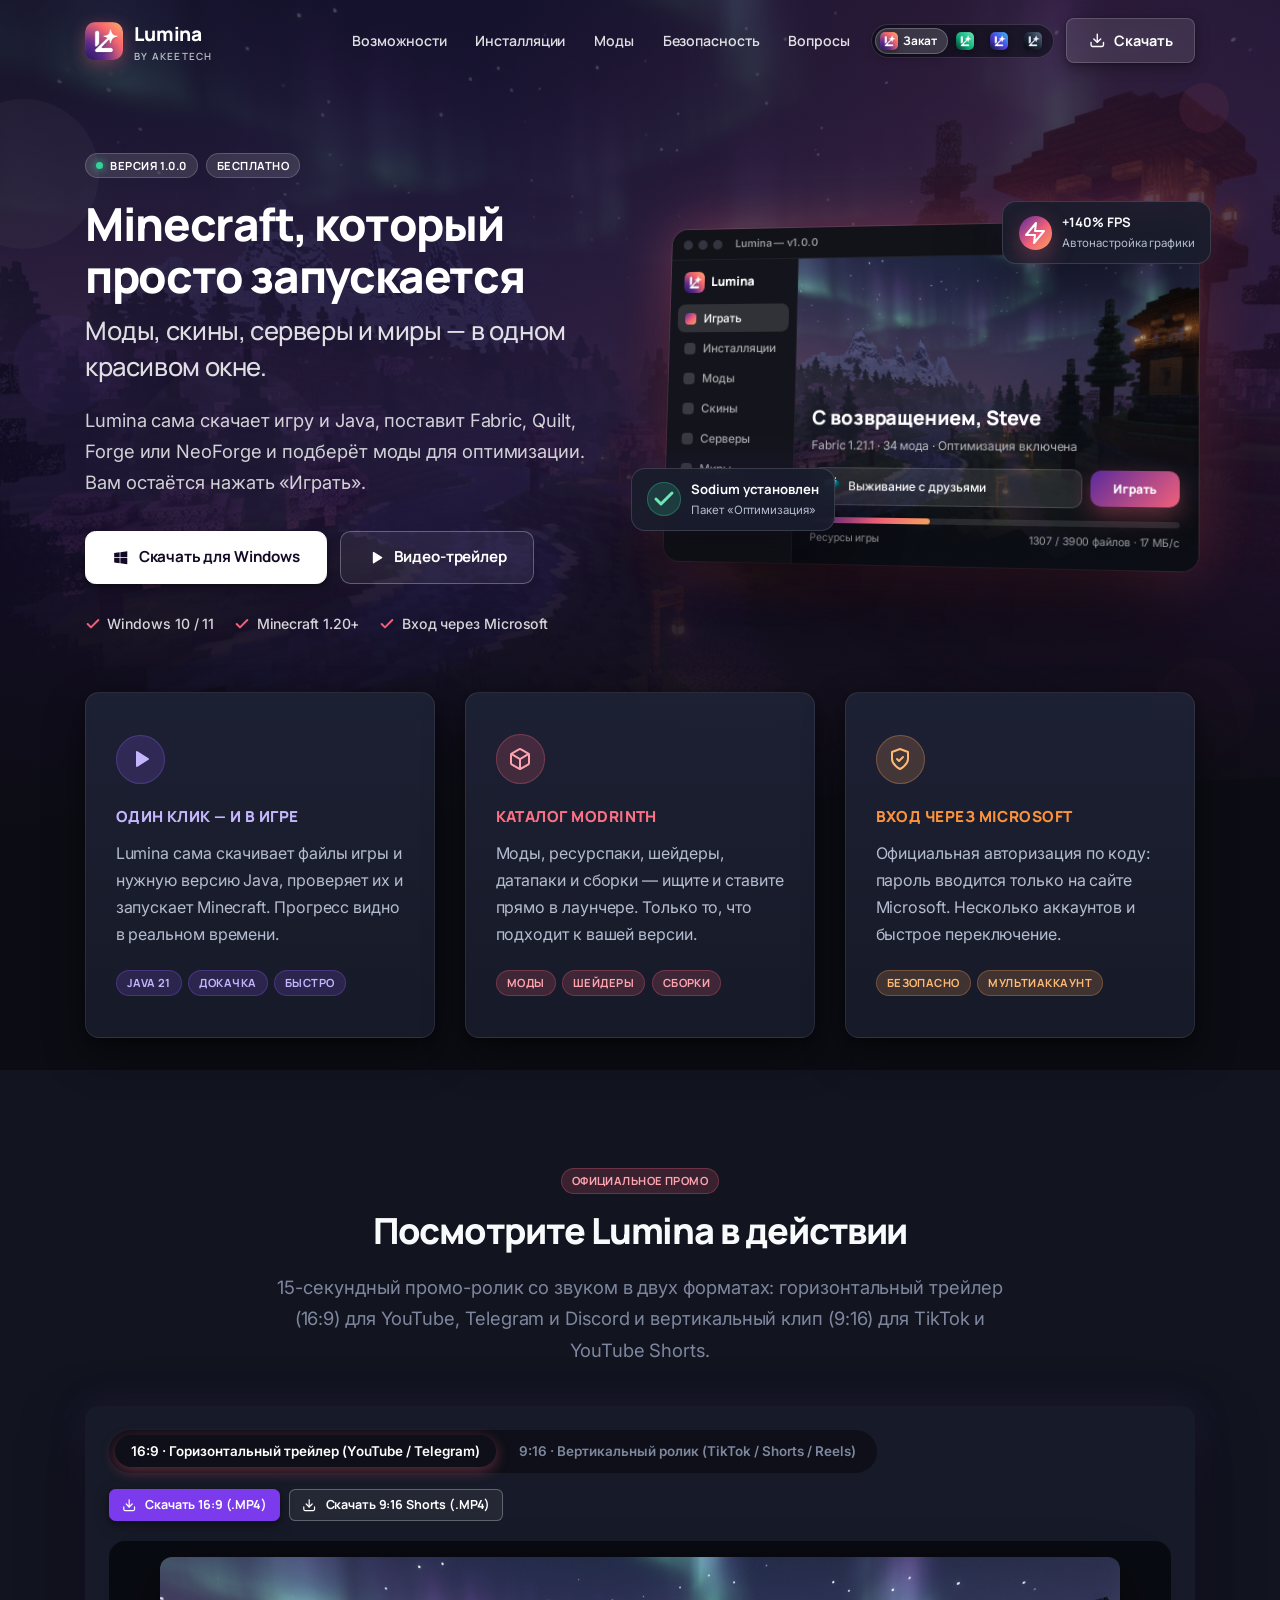
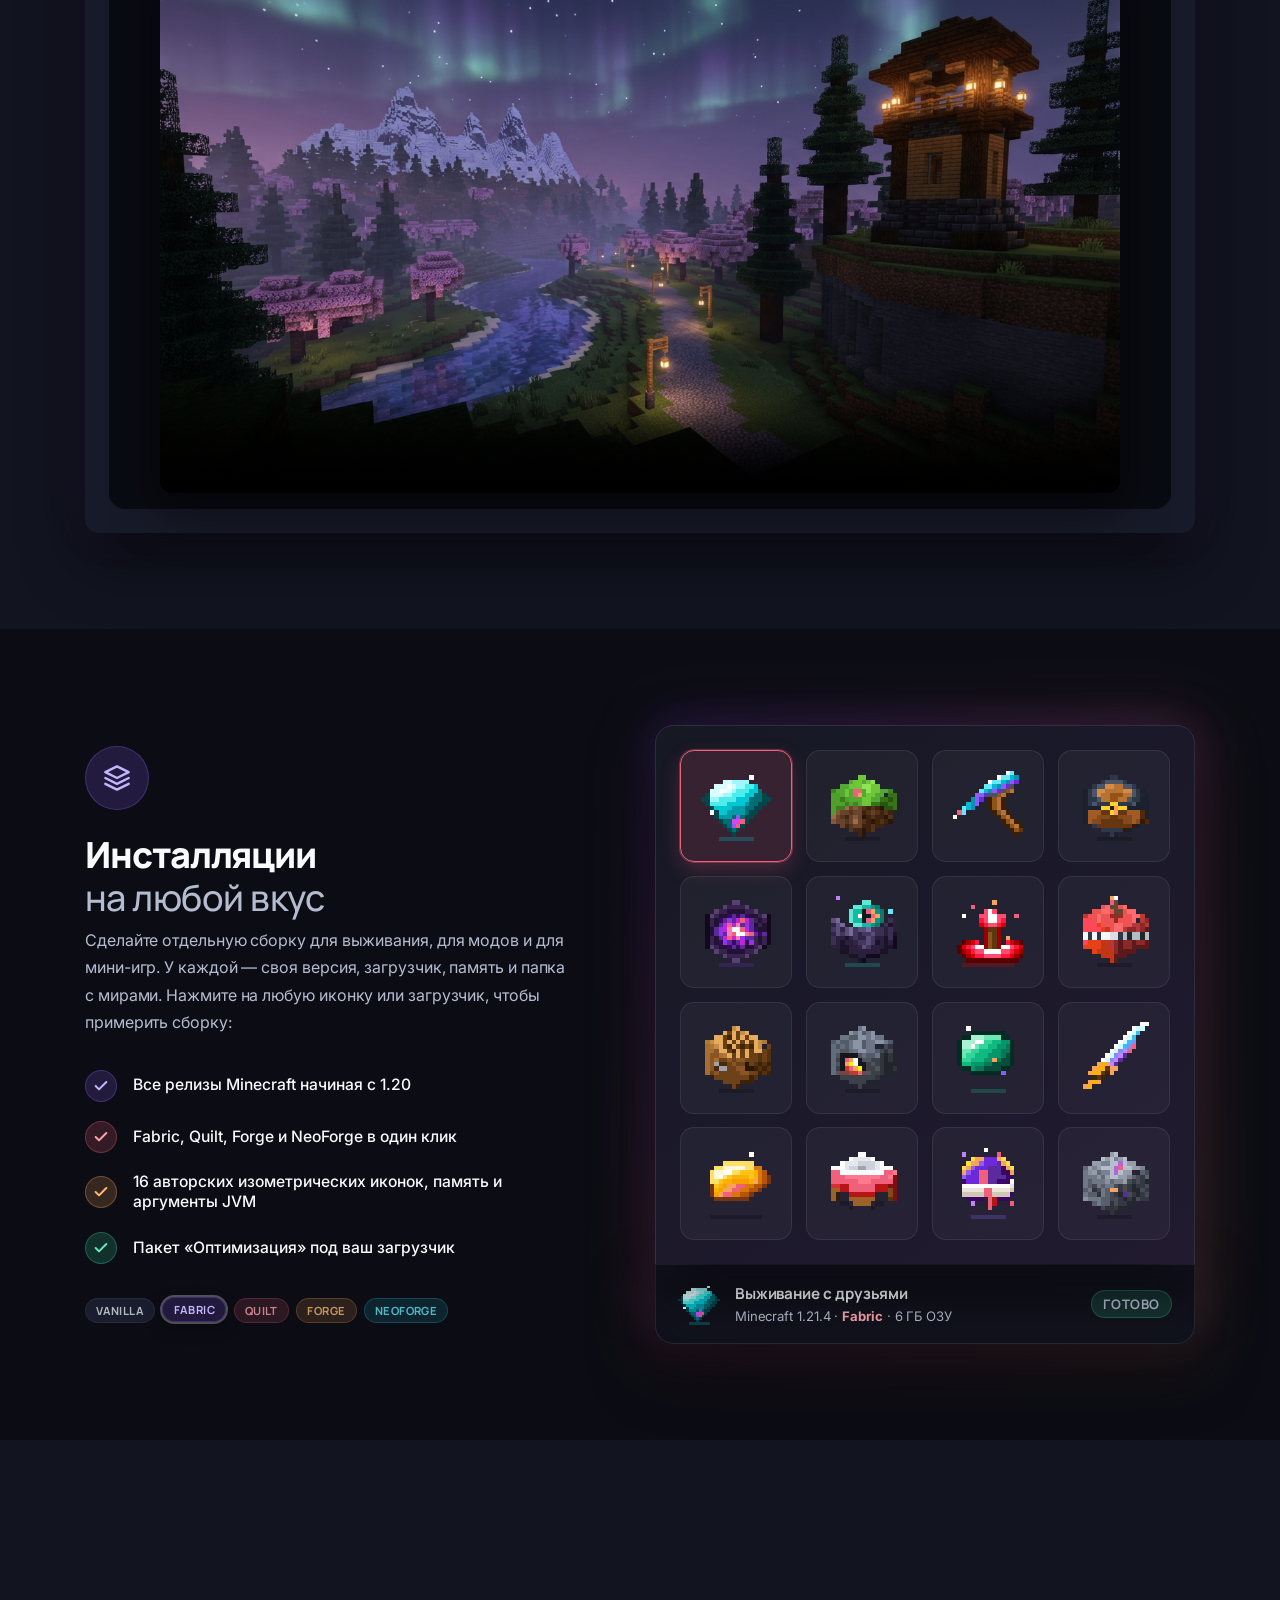
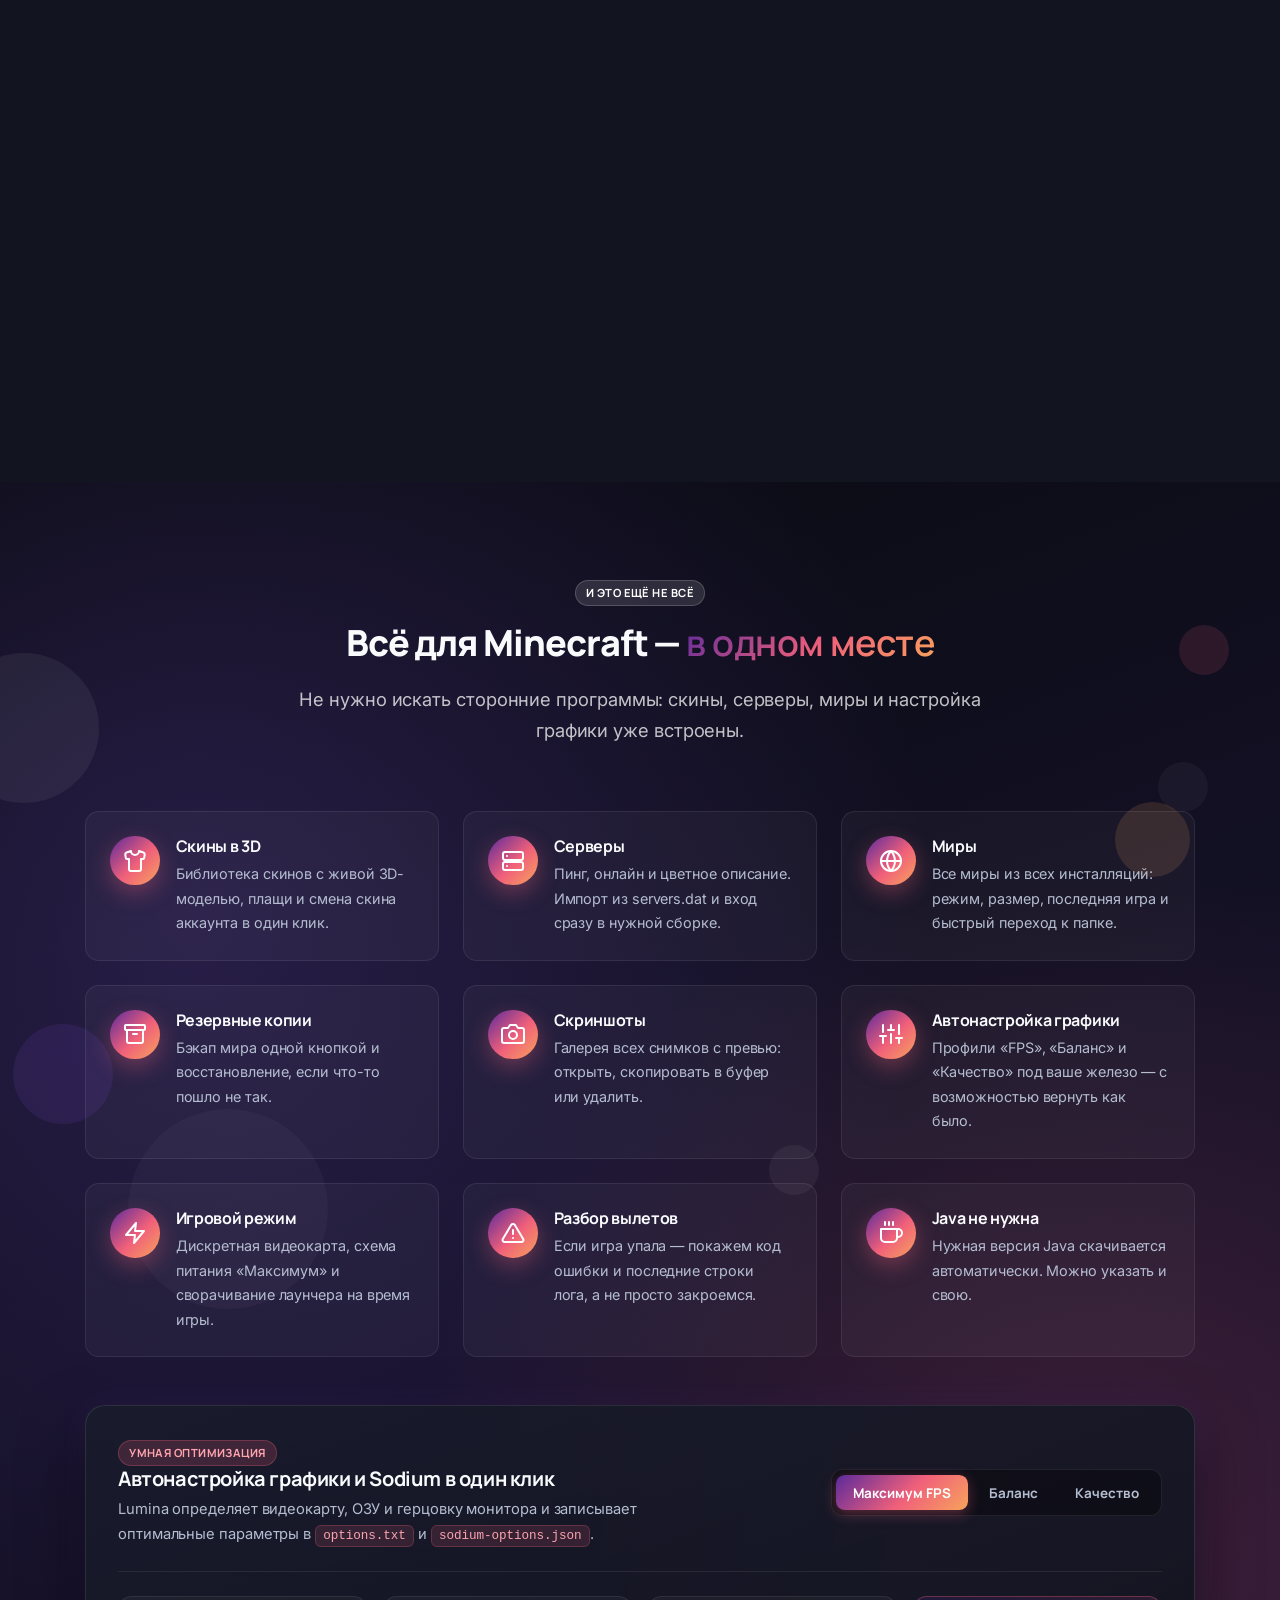
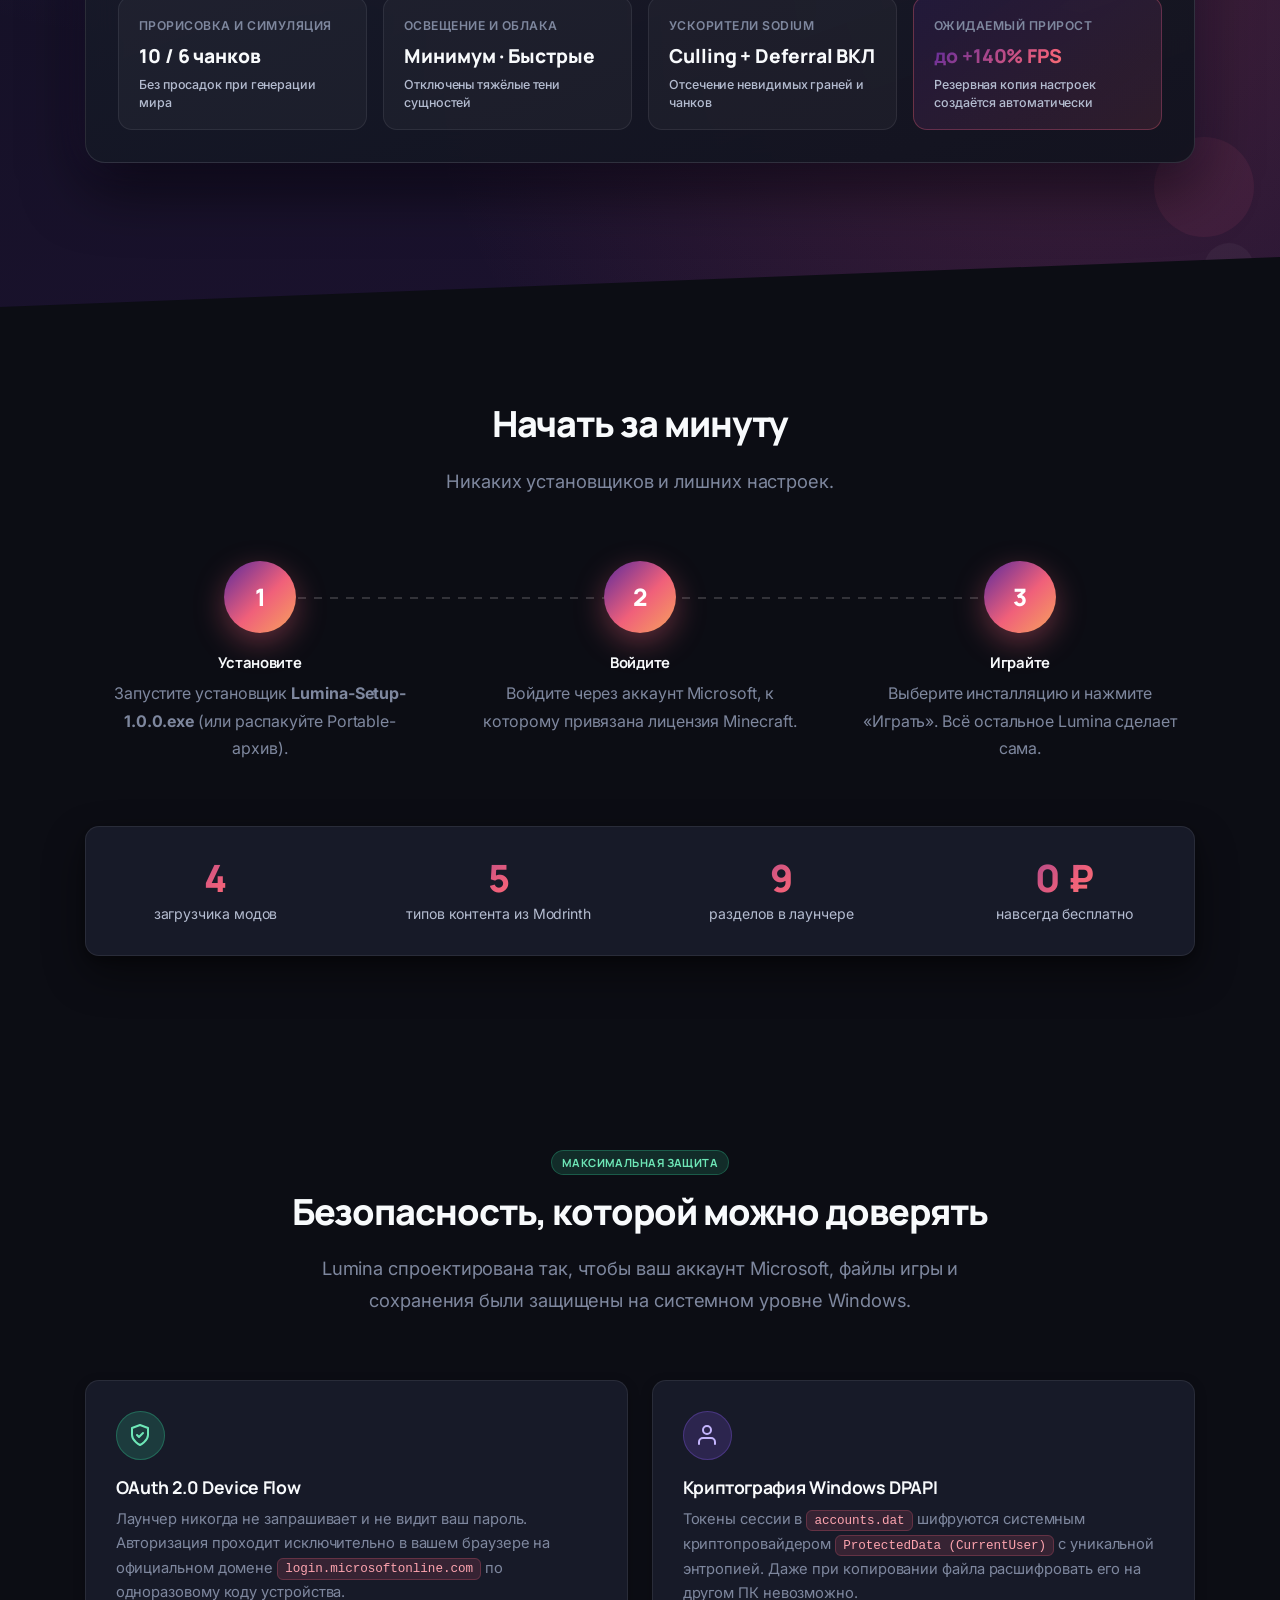
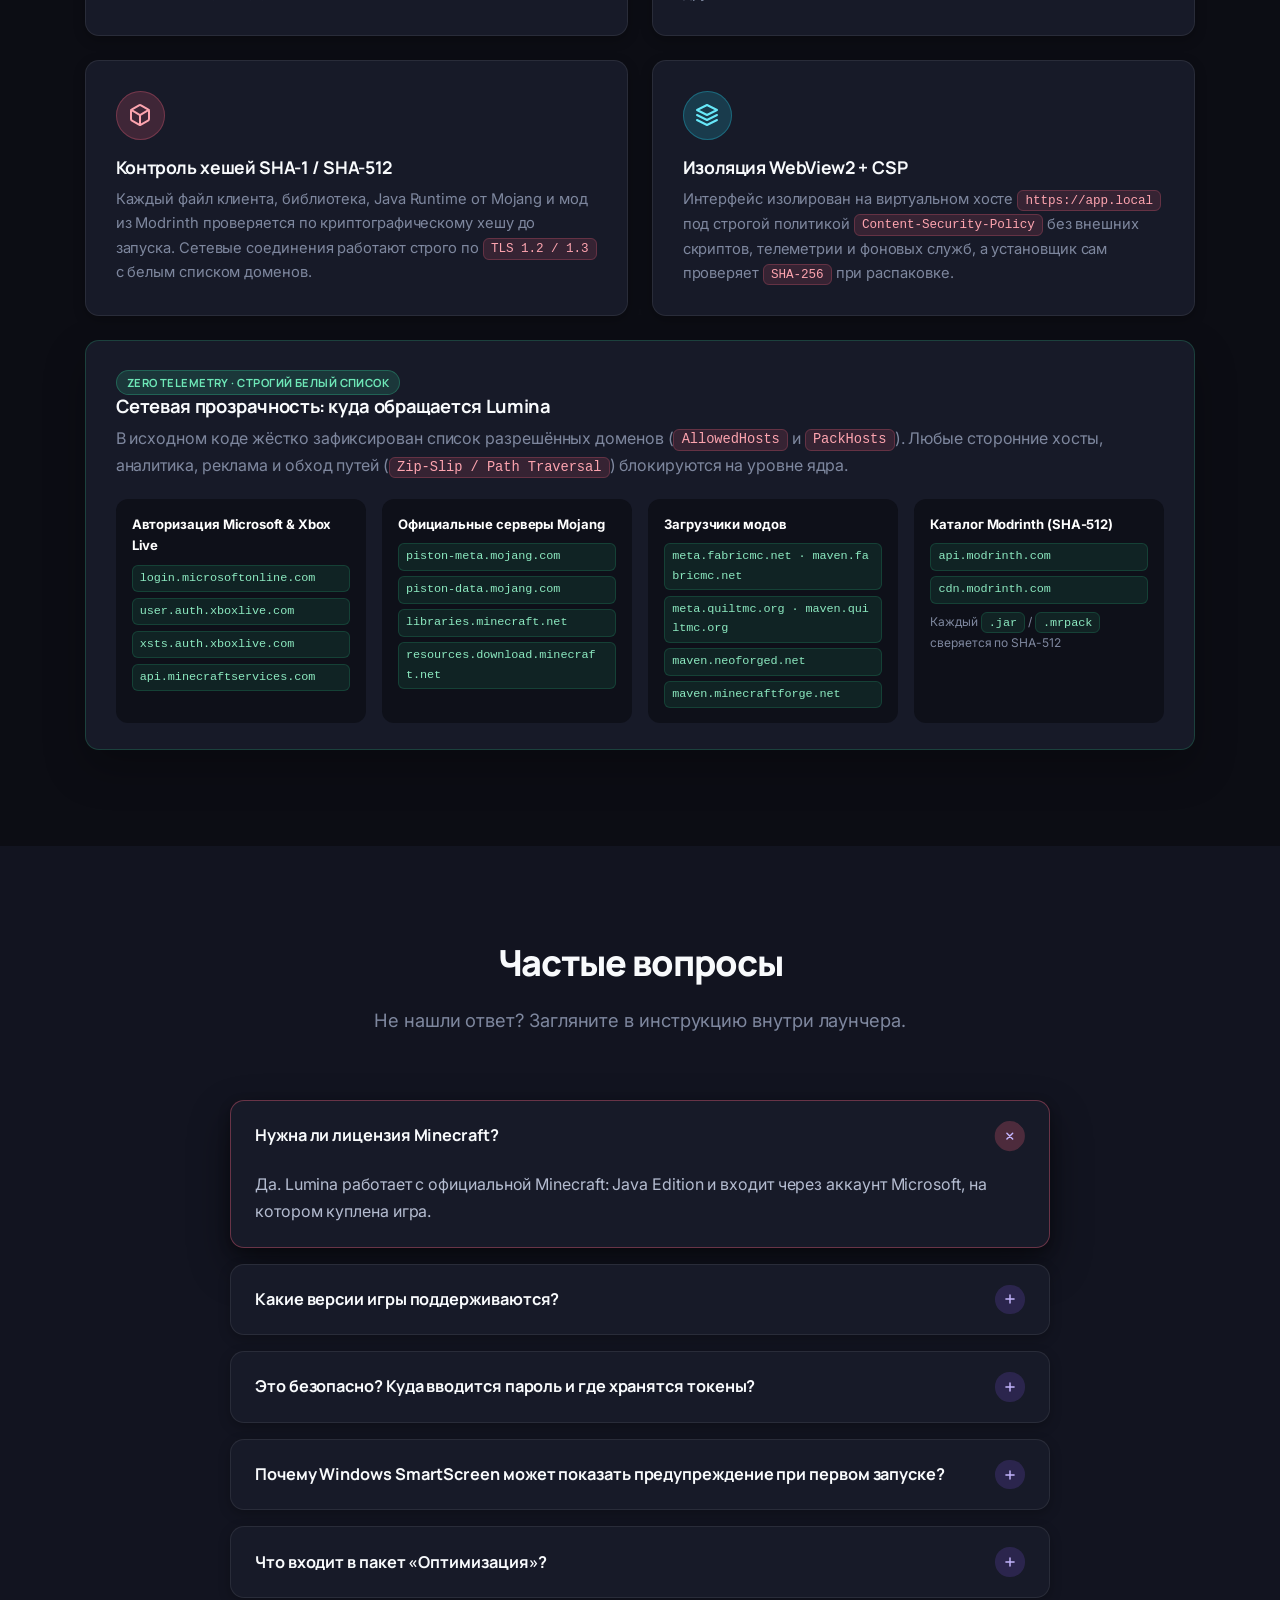
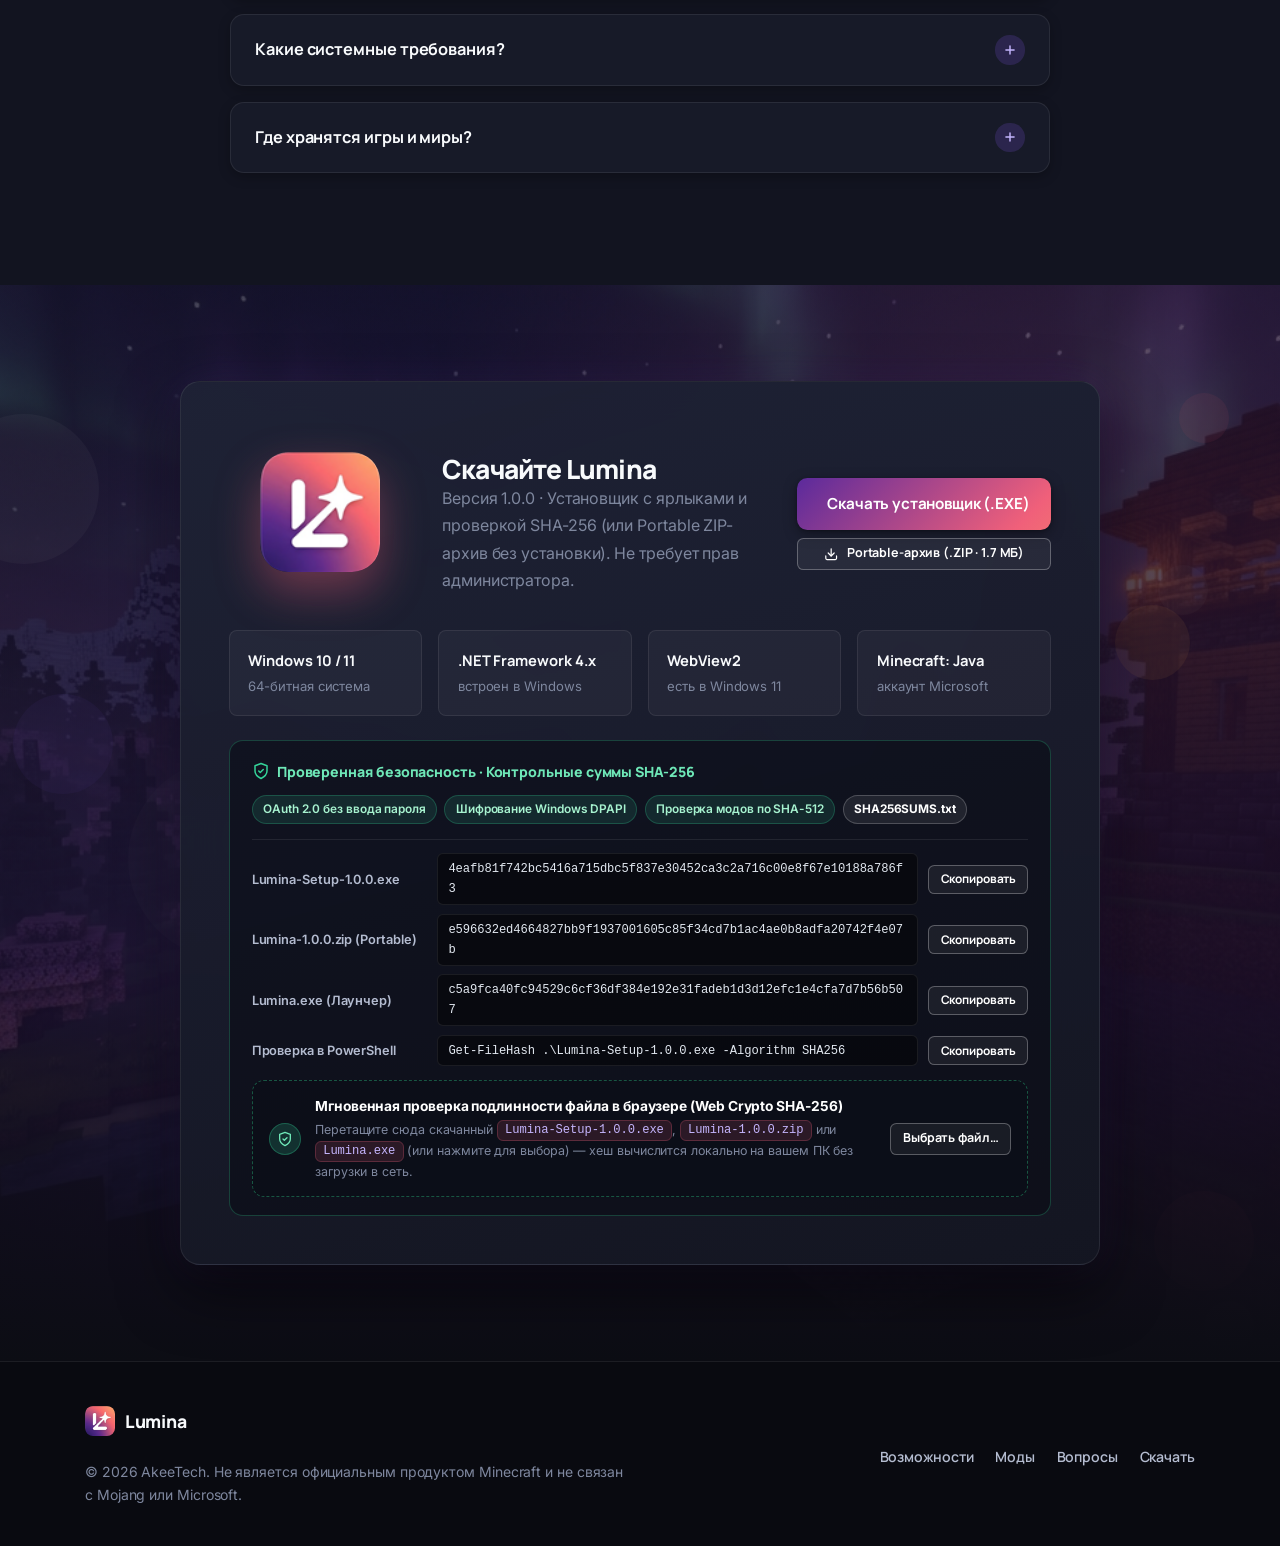
==== commit decf9d90: "Add 16:9 and 9:16 promotional MP4 videos with synth soundtrack and website trailer section" ====
--- a/index.html
+++ b/index.html
@@ -112,7 +112,7 @@
             <p class="lead">Lumina сама скачает игру и Java, поставит Fabric, Quilt, Forge или NeoForge и подберёт моды для оптимизации. Вам остаётся нажать «Играть».</p>
             <div class="hero-actions">
               <a href="#download" class="btn btn-white btn-lg btn-icon"><svg><use href="#i-windows"/></svg>Скачать для Windows</a>
-              <a href="#features" class="btn btn-outline-white btn-lg">Возможности</a>
+              <a href="#trailer" class="btn btn-outline-white btn-lg btn-icon"><svg><use href="#i-play"/></svg>Видео-трейлер</a>
             </div>
             <div class="hero-meta">
               <span><svg><use href="#i-check"/></svg>Windows 10 / 11</span>
@@ -266,6 +266,39 @@
                   </div>
                 </div>
               </div>
+            </div>
+          </div>
+        </div>
+      </div>
+    </section>
+
+    <!-- ===================== Видео-трейлер и рекламные ролики ===================== -->
+    <section class="section section-lg bg-secondary" id="trailer">
+      <div class="container">
+        <div class="row justify-content-center text-center mb-4">
+          <div class="col-lg-8 reveal">
+            <span class="badge badge-pill badge-coral mb-3">Официальное промо</span>
+            <h2 class="display-3">Посмотрите Lumina в действии</h2>
+            <p class="lead text-muted">15-секундный промо-ролик со звуком в двух форматах: горизонтальный трейлер (16:9) для YouTube, Telegram и Discord и вертикальный клип (9:16) для TikTok и YouTube Shorts.</p>
+          </div>
+        </div>
+        <div class="trailer-showcase reveal" id="trailer-showcase">
+          <div class="trailer-toolbar">
+            <div class="trailer-tabs" role="tablist" aria-label="Формат промо-видео">
+              <button type="button" class="trailer-tab active" data-video-mode="wide">16:9 · Горизонтальный трейлер (YouTube / Telegram)</button>
+              <button type="button" class="trailer-tab" data-video-mode="vertical">9:16 · Вертикальный ролик (TikTok / Shorts / Reels)</button>
+            </div>
+            <div class="trailer-downloads">
+              <a href="assets/video/Lumina-Promo-16x9.mp4" download class="btn btn-sm btn-primary btn-icon"><svg><use href="#i-download"/></svg>Скачать 16:9 (.MP4)</a>
+              <a href="assets/video/Lumina-Shorts-9x16.mp4" download class="btn btn-sm btn-outline-white btn-icon"><svg><use href="#i-download"/></svg>Скачать 9:16 Shorts (.MP4)</a>
+            </div>
+          </div>
+          <div class="trailer-stage">
+            <div class="trailer-frame active" data-video-panel="wide">
+              <video id="video-wide" src="assets/video/Lumina-Promo-16x9.mp4" poster="assets/img/minecraft-hero.jpg" controls playsinline preload="metadata"></video>
+            </div>
+            <div class="trailer-frame trailer-frame-vertical" data-video-panel="vertical">
+              <video id="video-vertical" src="assets/video/Lumina-Shorts-9x16.mp4" poster="assets/img/minecraft-hero.jpg" controls playsinline preload="metadata"></video>
             </div>
           </div>
         </div>
--- a/assets/css/argon-lumina.css
+++ b/assets/css/argon-lumina.css
@@ -995,6 +995,81 @@
   .local-verifier-body { flex-direction: column; align-items: flex-start; }
 }
 
+/* ---------- Видео-трейлер (16:9 и 9:16 Shorts) ---------- */
+.trailer-showcase {
+  background: var(--bg-card);
+  border: 1px solid var(--border);
+  border-radius: var(--radius-lg);
+  padding: 1.5rem;
+  box-shadow: var(--shadow-lg);
+}
+.trailer-toolbar {
+  display: flex;
+  align-items: center;
+  justify-content: space-between;
+  flex-wrap: wrap;
+  gap: 1rem;
+  margin-bottom: 1.25rem;
+}
+.trailer-tabs {
+  display: inline-flex;
+  flex-wrap: wrap;
+  gap: .45rem;
+  background: rgba(10, 11, 18, 0.7);
+  padding: .35rem;
+  border-radius: 999px;
+  border: 1px solid var(--border);
+}
+.trailer-tab {
+  background: transparent;
+  border: 0;
+  color: var(--text-muted);
+  font-family: inherit;
+  font-weight: 600;
+  font-size: .84rem;
+  padding: .5rem 1rem;
+  border-radius: 999px;
+  cursor: pointer;
+  transition: all .2s ease;
+}
+.trailer-tab.active {
+  background: var(--gradient-brand);
+  color: #fff;
+  box-shadow: 0 4px 14px rgba(240, 96, 122, 0.35);
+}
+.trailer-downloads {
+  display: flex;
+  flex-wrap: wrap;
+  gap: .6rem;
+}
+.trailer-stage {
+  display: flex;
+  justify-content: center;
+  background: rgba(8, 9, 15, 0.85);
+  border-radius: 16px;
+  padding: 1rem;
+  border: 1px solid var(--border);
+}
+.trailer-frame {
+  display: none;
+  width: 100%;
+  max-width: 960px;
+}
+.trailer-frame.active {
+  display: block;
+}
+.trailer-frame video {
+  width: 100%;
+  height: auto;
+  border-radius: 12px;
+  display: block;
+  box-shadow: 0 18px 48px rgba(0, 0, 0, 0.55);
+  background: #090a12;
+}
+.trailer-frame.trailer-frame-vertical {
+  max-width: 360px;
+}
+
 /* ---------- Появление при прокрутке ---------- */
 .reveal { opacity: 0; transform: translateY(30px); transition: opacity .7s ease, transform .7s cubic-bezier(.2, .8, .2, 1); }
 .reveal.visible { opacity: 1; transform: none; }
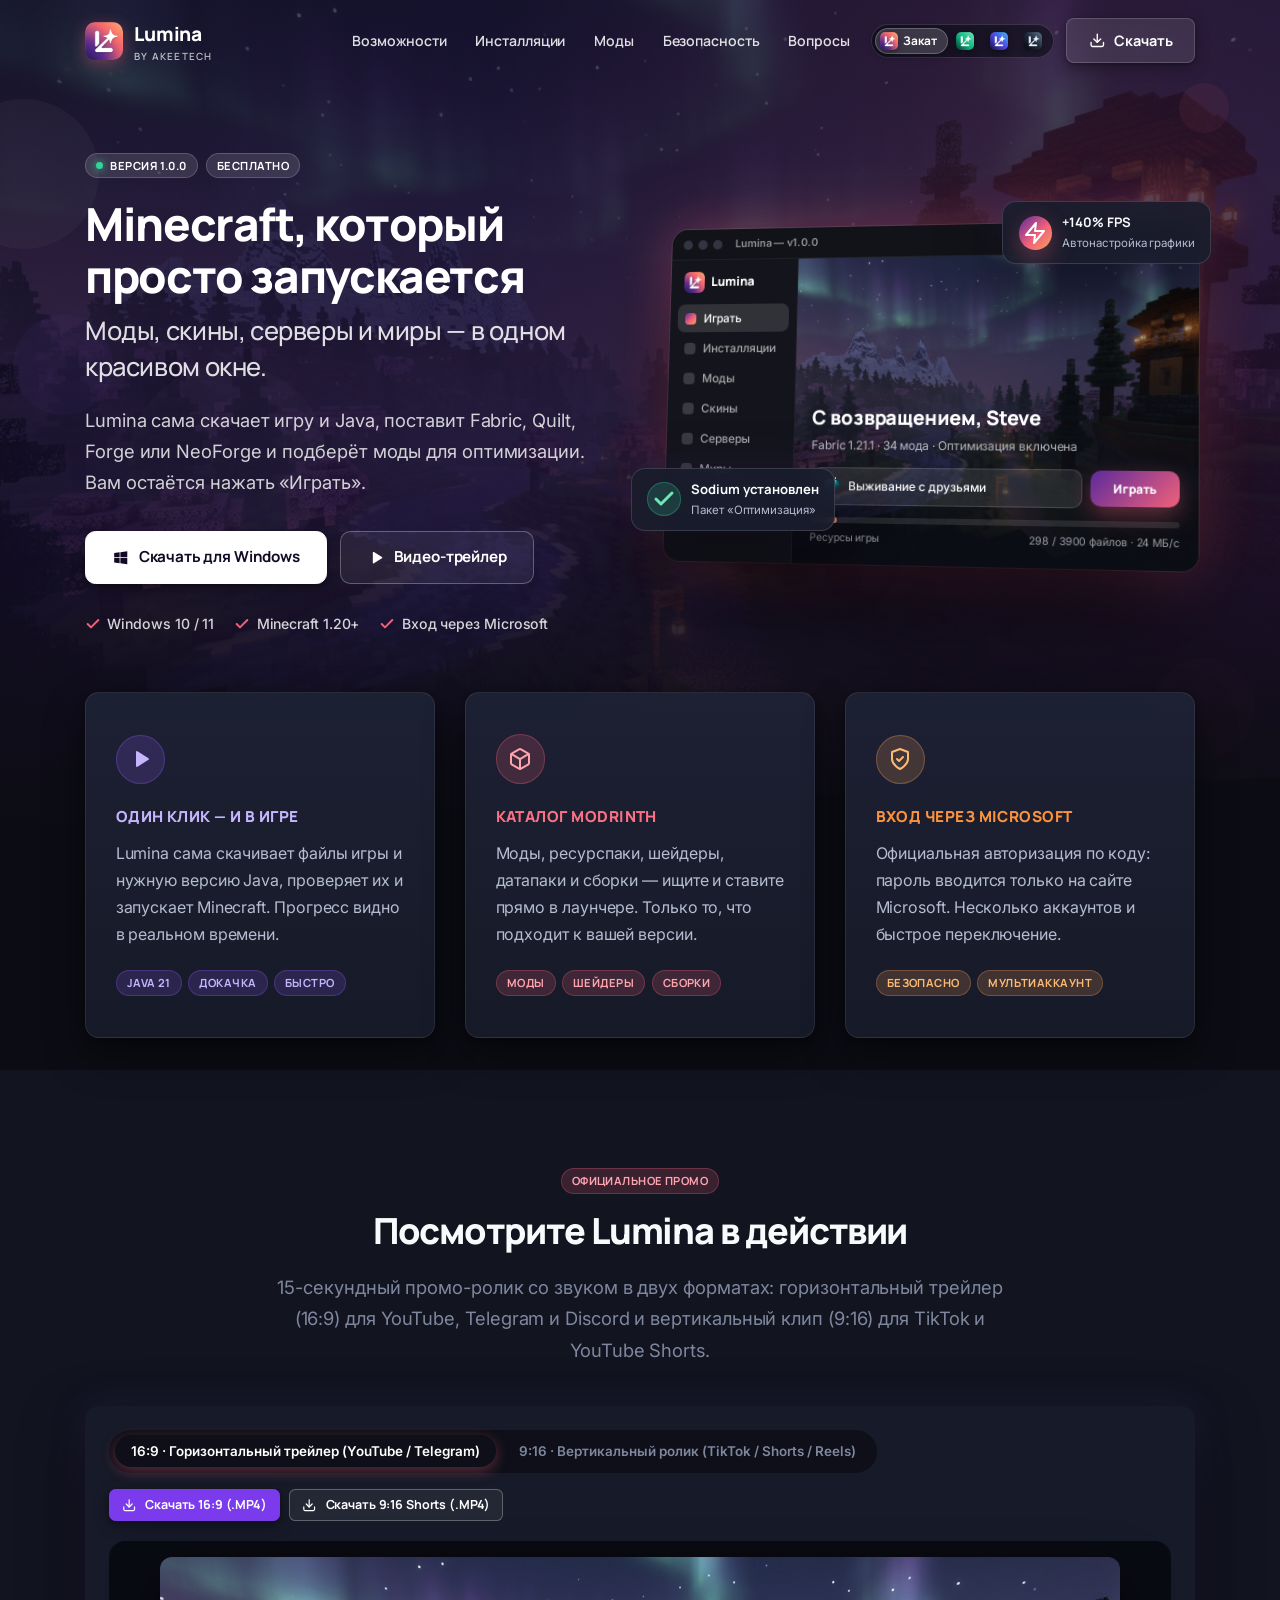
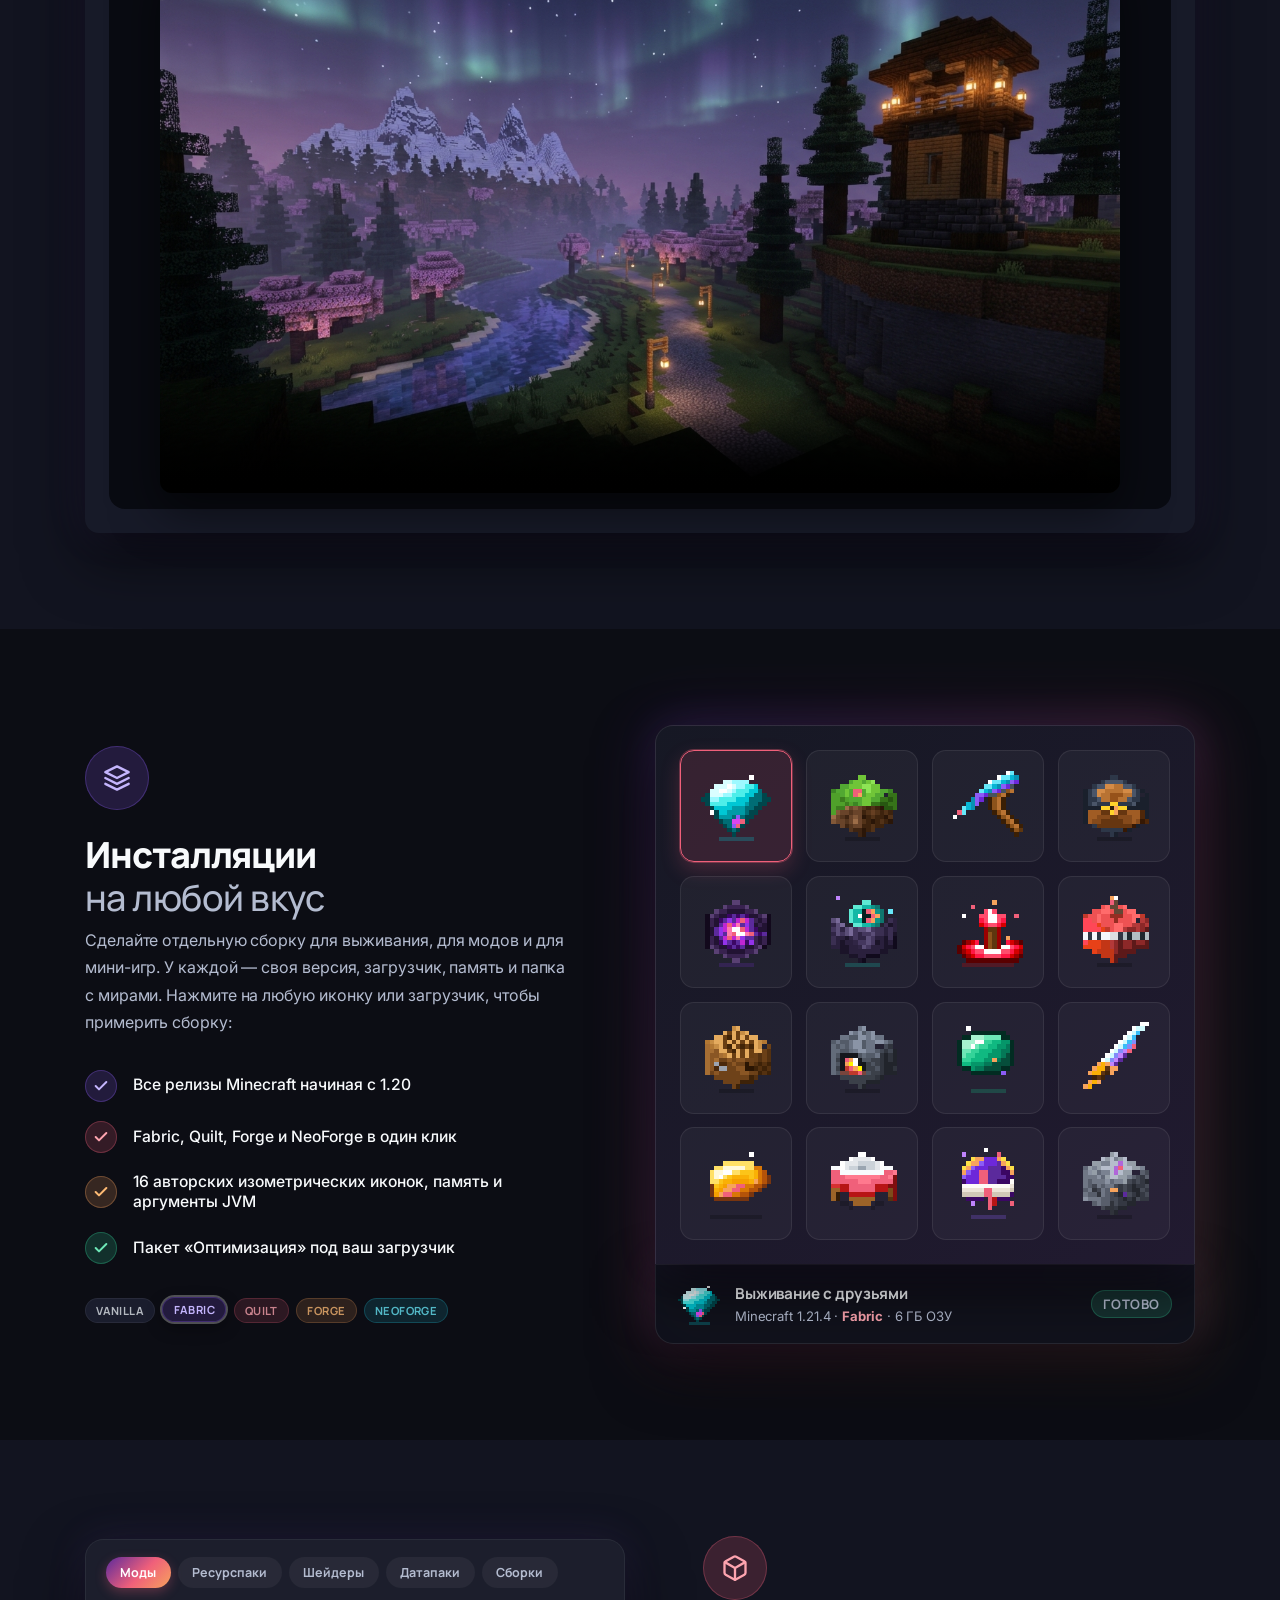
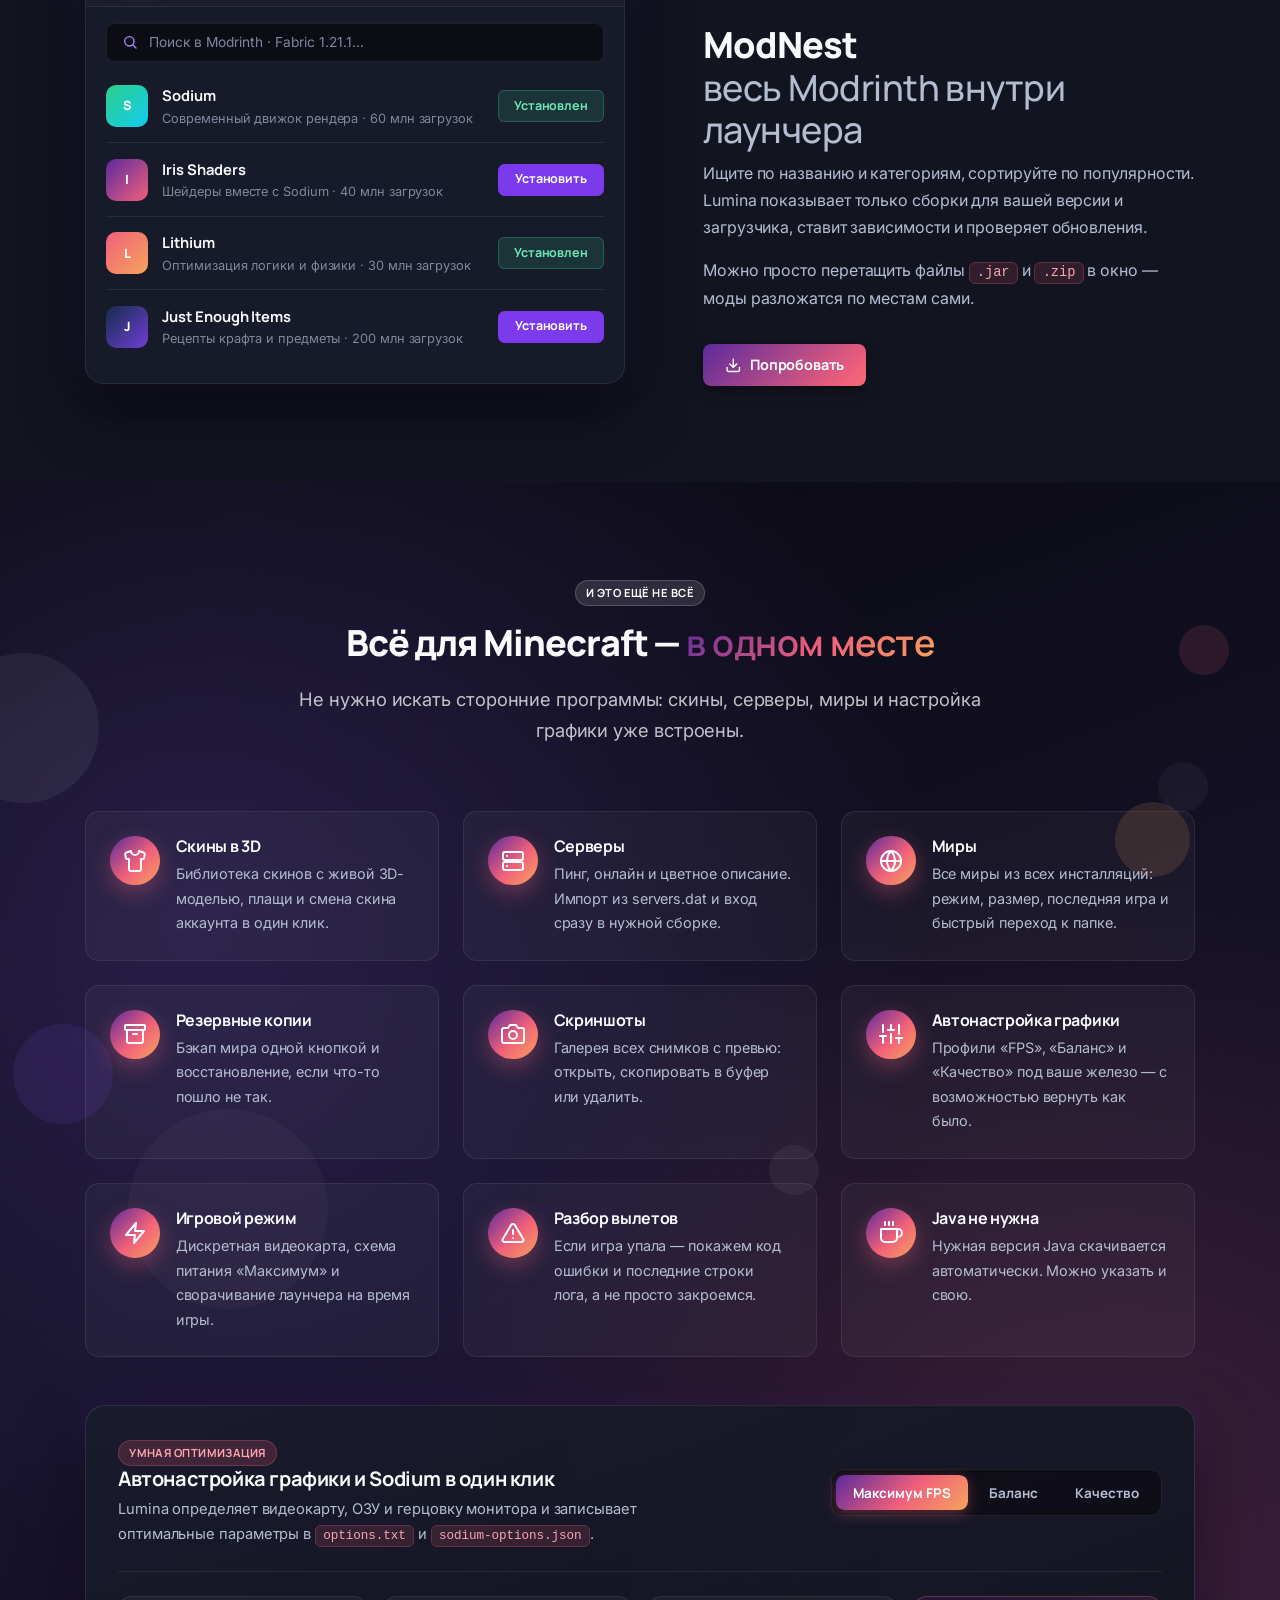
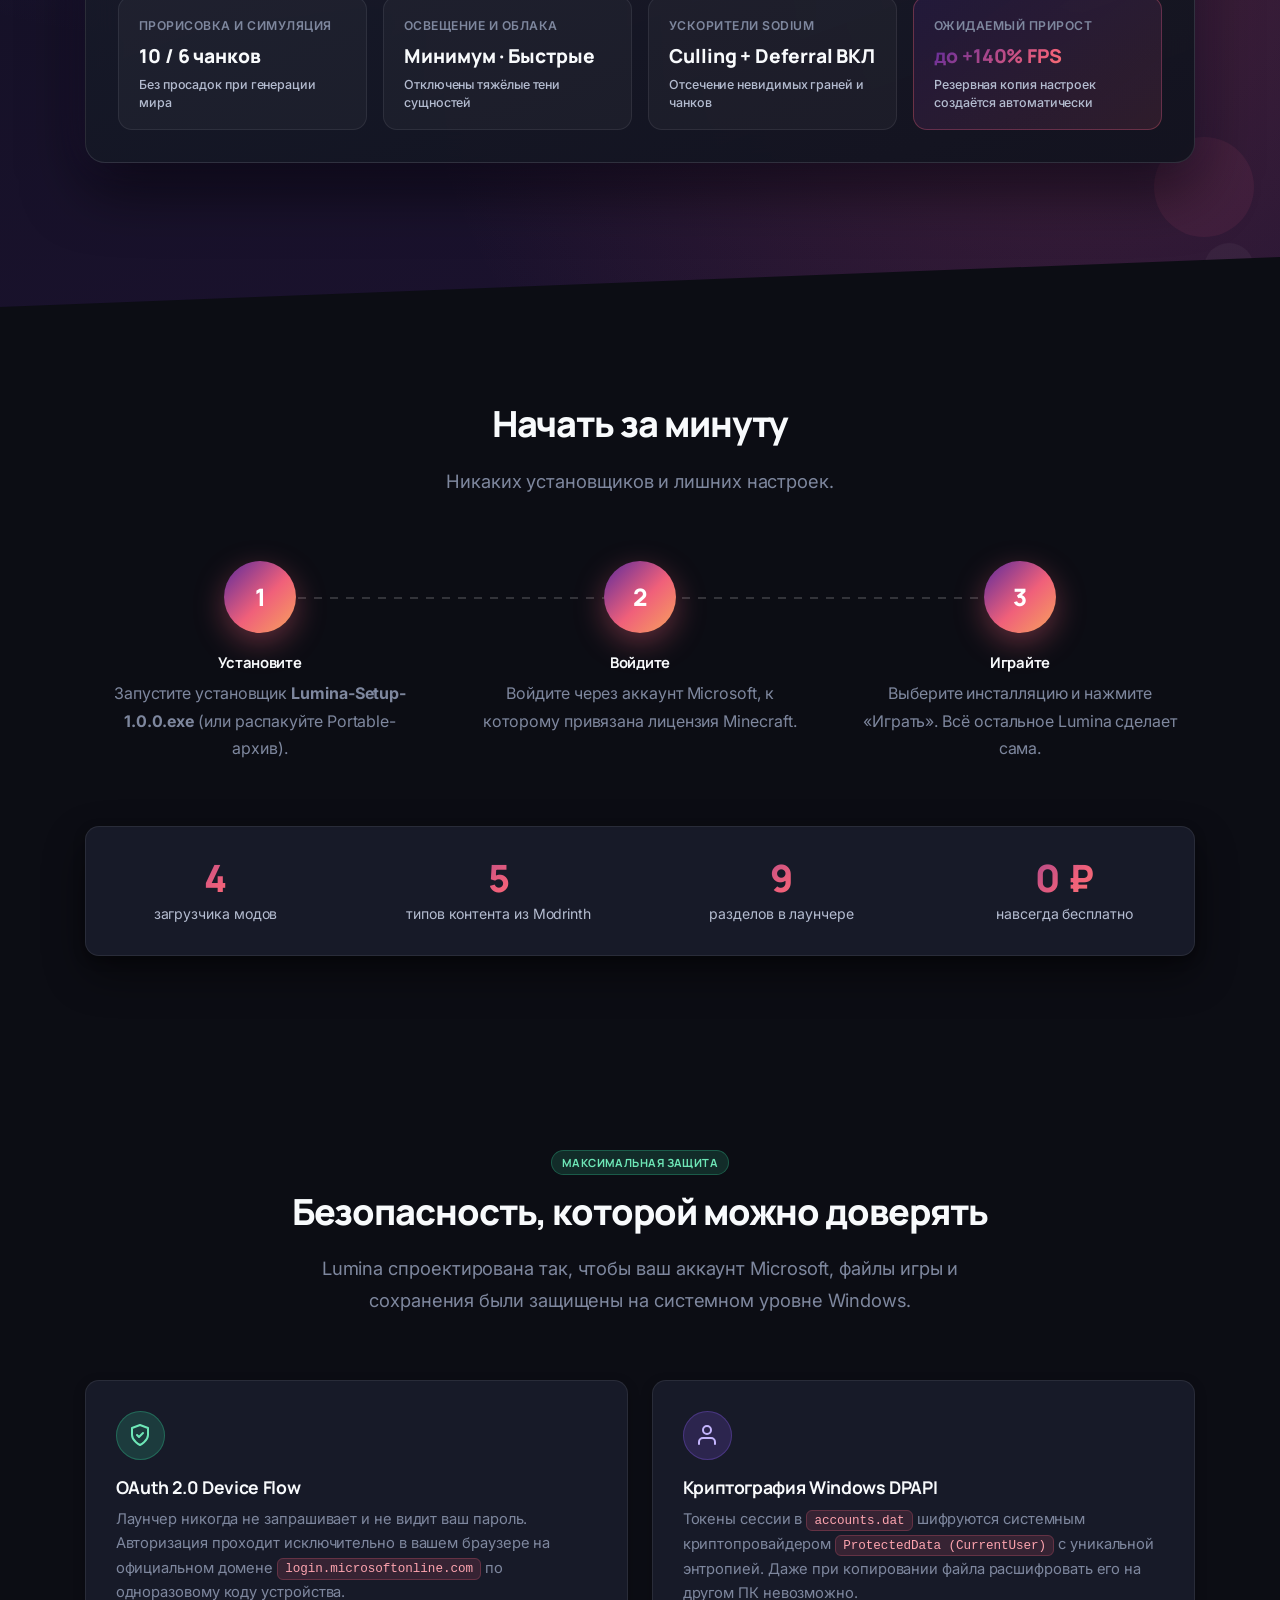
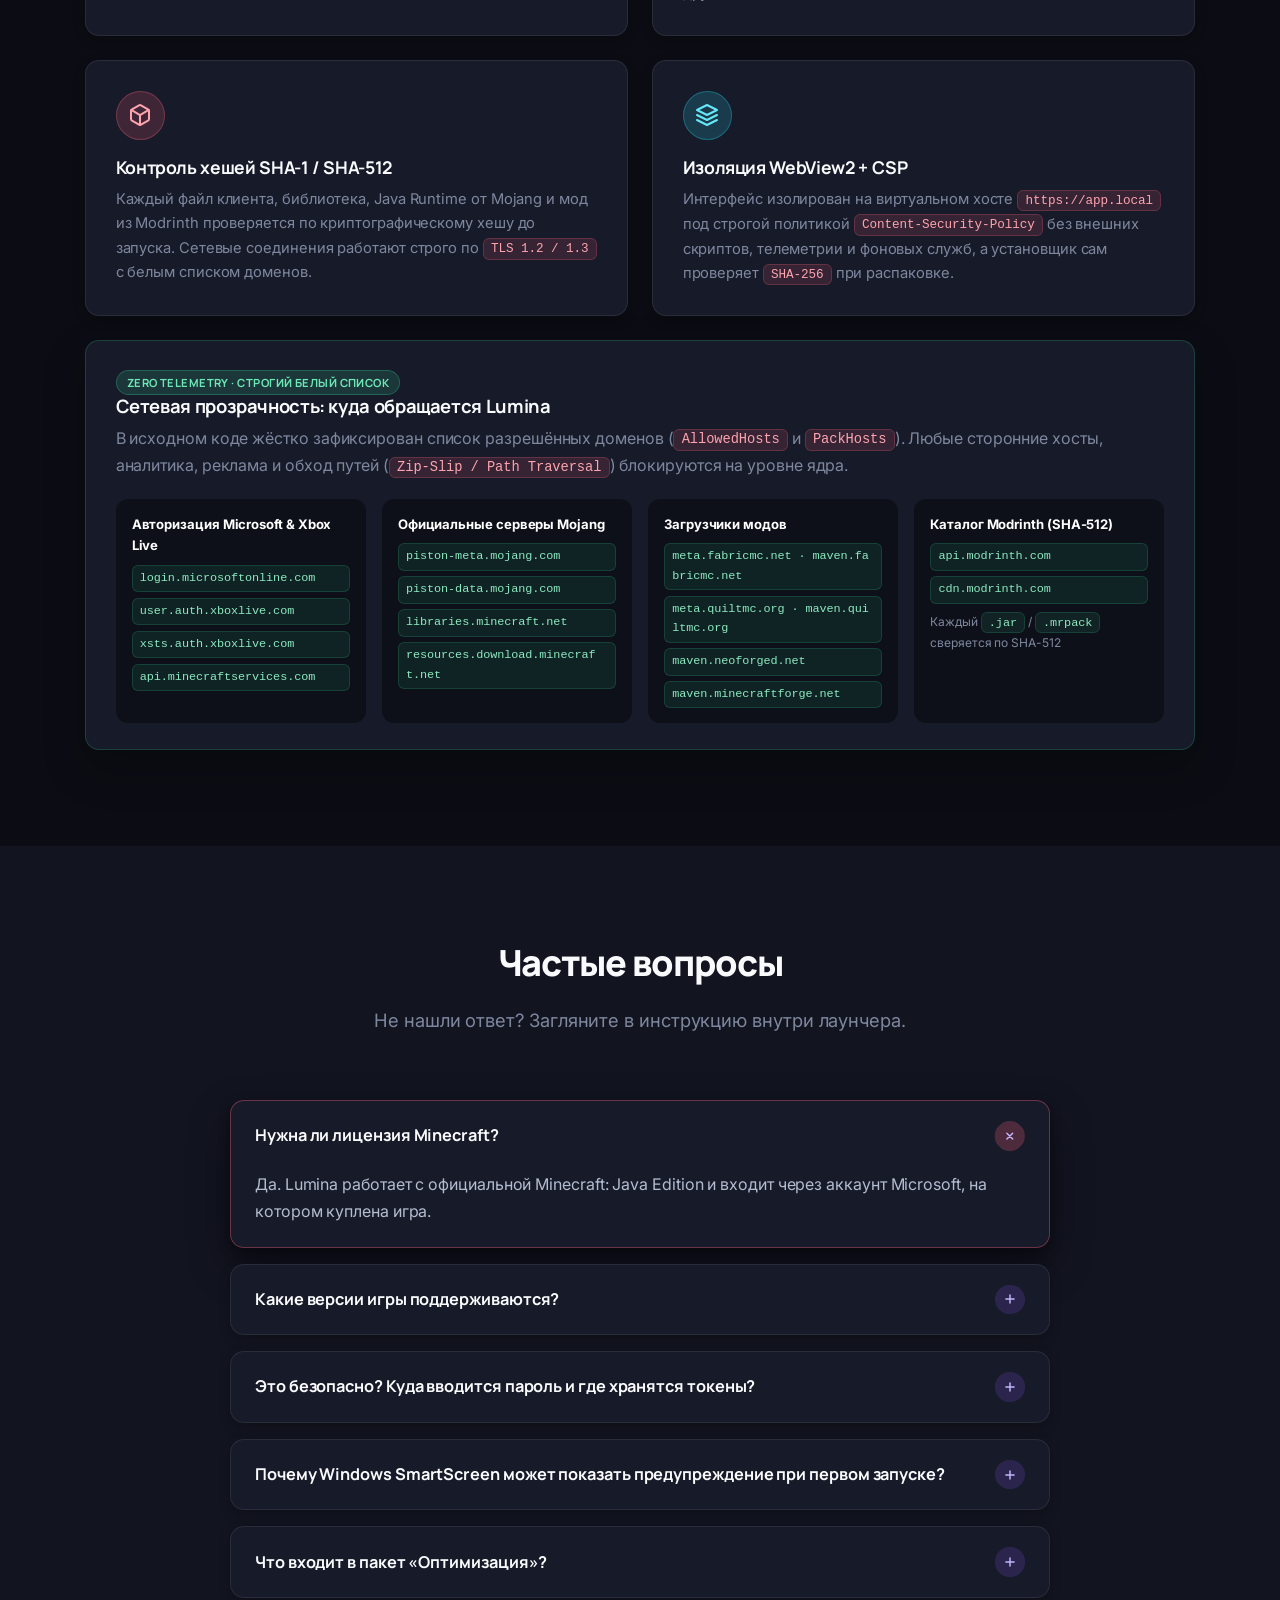
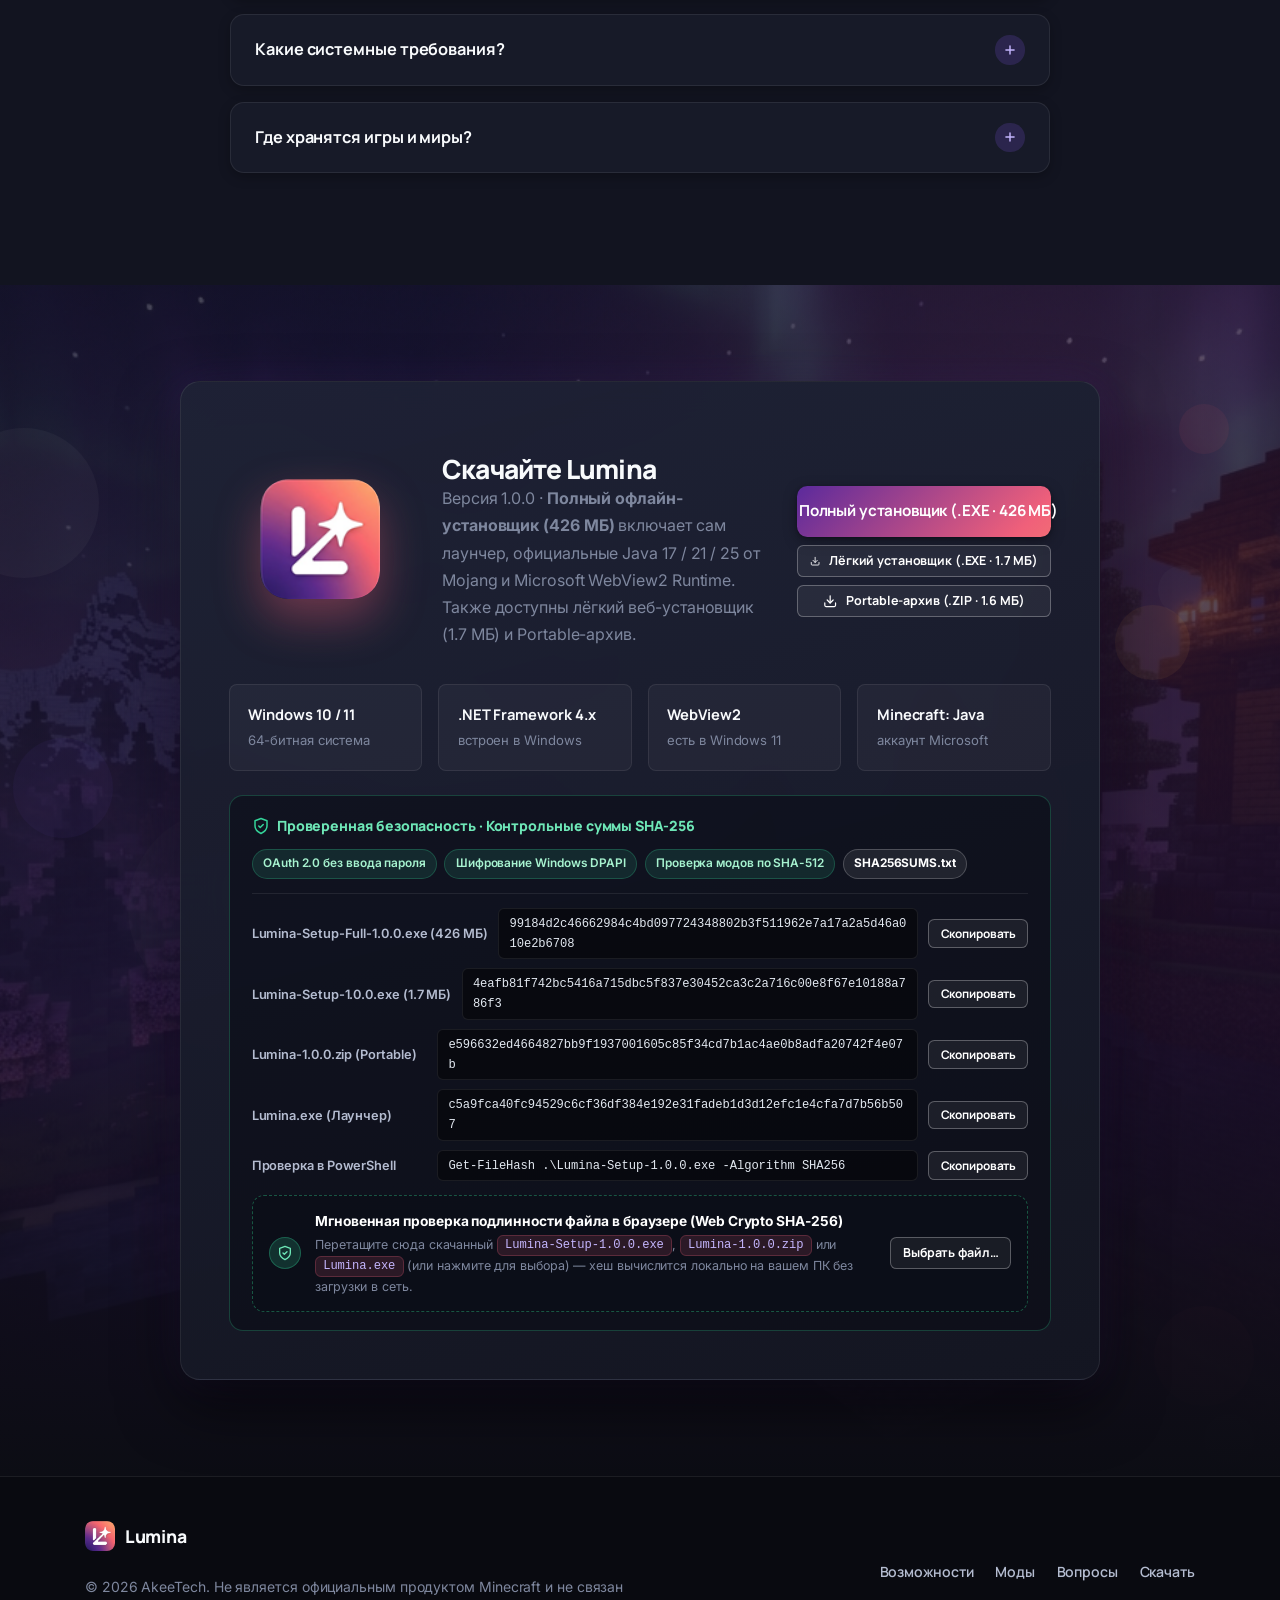
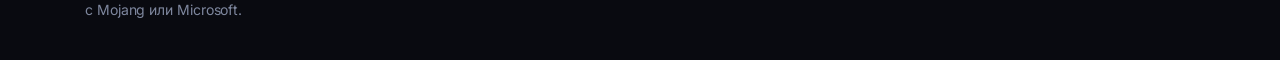
==== commit 4a21dfda: "Add Lumina-Setup-Full-1.0.0.exe (426 MB offline installer with Java 17/21/25 and WebView2) to site a" ====
--- a/index.html
+++ b/index.html
@@ -680,11 +680,12 @@
                   </div>
                   <div class="col-lg-5">
                     <h3 class="display-4 mb-0 mt-4">Скачайте Lumina</h3>
-                    <p class="text-muted mb-0">Версия 1.0.0 · Установщик с ярлыками и проверкой SHA-256 (или Portable ZIP-архив без установки). Не требует прав администратора.</p>
+                    <p class="text-muted mb-0">Версия 1.0.0 · <b>Полный офлайн-установщик (426 МБ)</b> включает сам лаунчер, официальные Java 17 / 21 / 25 от Mojang и Microsoft WebView2 Runtime. Также доступны лёгкий веб-установщик (1.7 МБ) и Portable-архив.</p>
                   </div>
                   <div class="col-lg-4 text-center download-actions-col">
-                    <a href="downloads/Lumina-Setup-1.0.0.exe" download class="btn btn-gradient btn-lg btn-icon mt-4 w-100"><svg><use href="#i-windows"/></svg>Скачать установщик (.EXE)</a>
-                    <a href="downloads/Lumina-1.0.0.zip" download class="btn btn-outline-white btn-sm btn-icon mt-2 w-100"><svg><use href="#i-download"/></svg>Portable-архив (.ZIP · 1.7 МБ)</a>
+                    <a href="https://github.com/dimka20cs2-sys/lumina/releases/download/v1.0.0/Lumina-Setup-Full-1.0.0.exe" class="btn btn-gradient btn-lg btn-icon mt-4 w-100"><svg><use href="#i-windows"/></svg>Полный установщик (.EXE · 426 МБ)</a>
+                    <a href="downloads/Lumina-Setup-1.0.0.exe" download class="btn btn-outline-white btn-sm btn-icon mt-2 w-100"><svg><use href="#i-download"/></svg>Лёгкий установщик (.EXE · 1.7 МБ)</a>
+                    <a href="downloads/Lumina-1.0.0.zip" download class="btn btn-outline-white btn-sm btn-icon mt-2 w-100"><svg><use href="#i-download"/></svg>Portable-архив (.ZIP · 1.6 МБ)</a>
                   </div>
                 </div>
                 <div class="sysreq">
@@ -705,7 +706,12 @@
                   </div>
                   <div class="security-hashes">
                     <div class="hash-row">
-                      <span class="hash-label">Lumina-Setup-1.0.0.exe</span>
+                      <span class="hash-label">Lumina-Setup-Full-1.0.0.exe (426 МБ)</span>
+                      <code id="full-sha256">99184d2c46662984c4bd097724348802b3f511962e7a17a2a5d46a010e2b6708</code>
+                      <button type="button" class="btn btn-sm btn-outline-white copy-hash-btn" data-copy-target="full-sha256">Скопировать</button>
+                    </div>
+                    <div class="hash-row">
+                      <span class="hash-label">Lumina-Setup-1.0.0.exe (1.7 МБ)</span>
                       <code id="setup-sha256">4eafb81f742bc5416a715dbc5f837e30452ca3c2a716c00e8f67e10188a786f3</code>
                       <button type="button" class="btn btn-sm btn-outline-white copy-hash-btn" data-copy-target="setup-sha256">Скопировать</button>
                     </div>
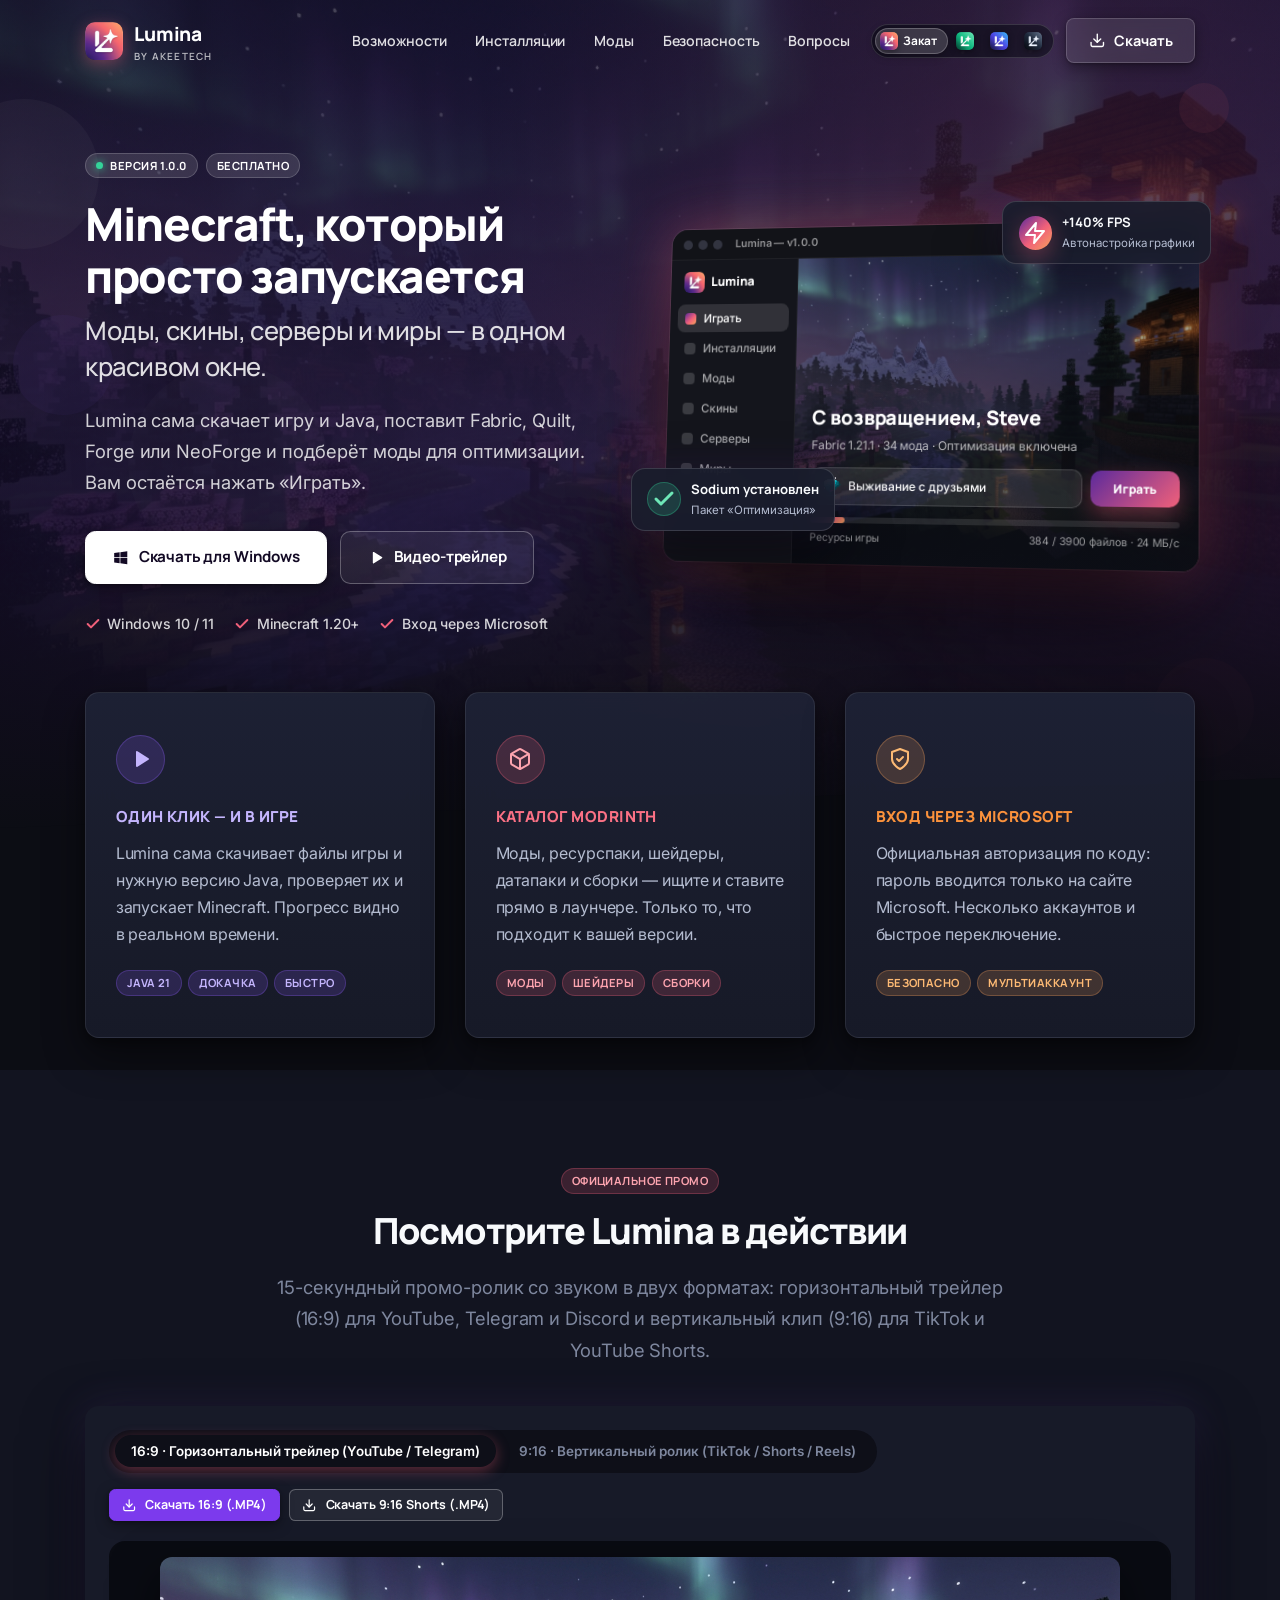
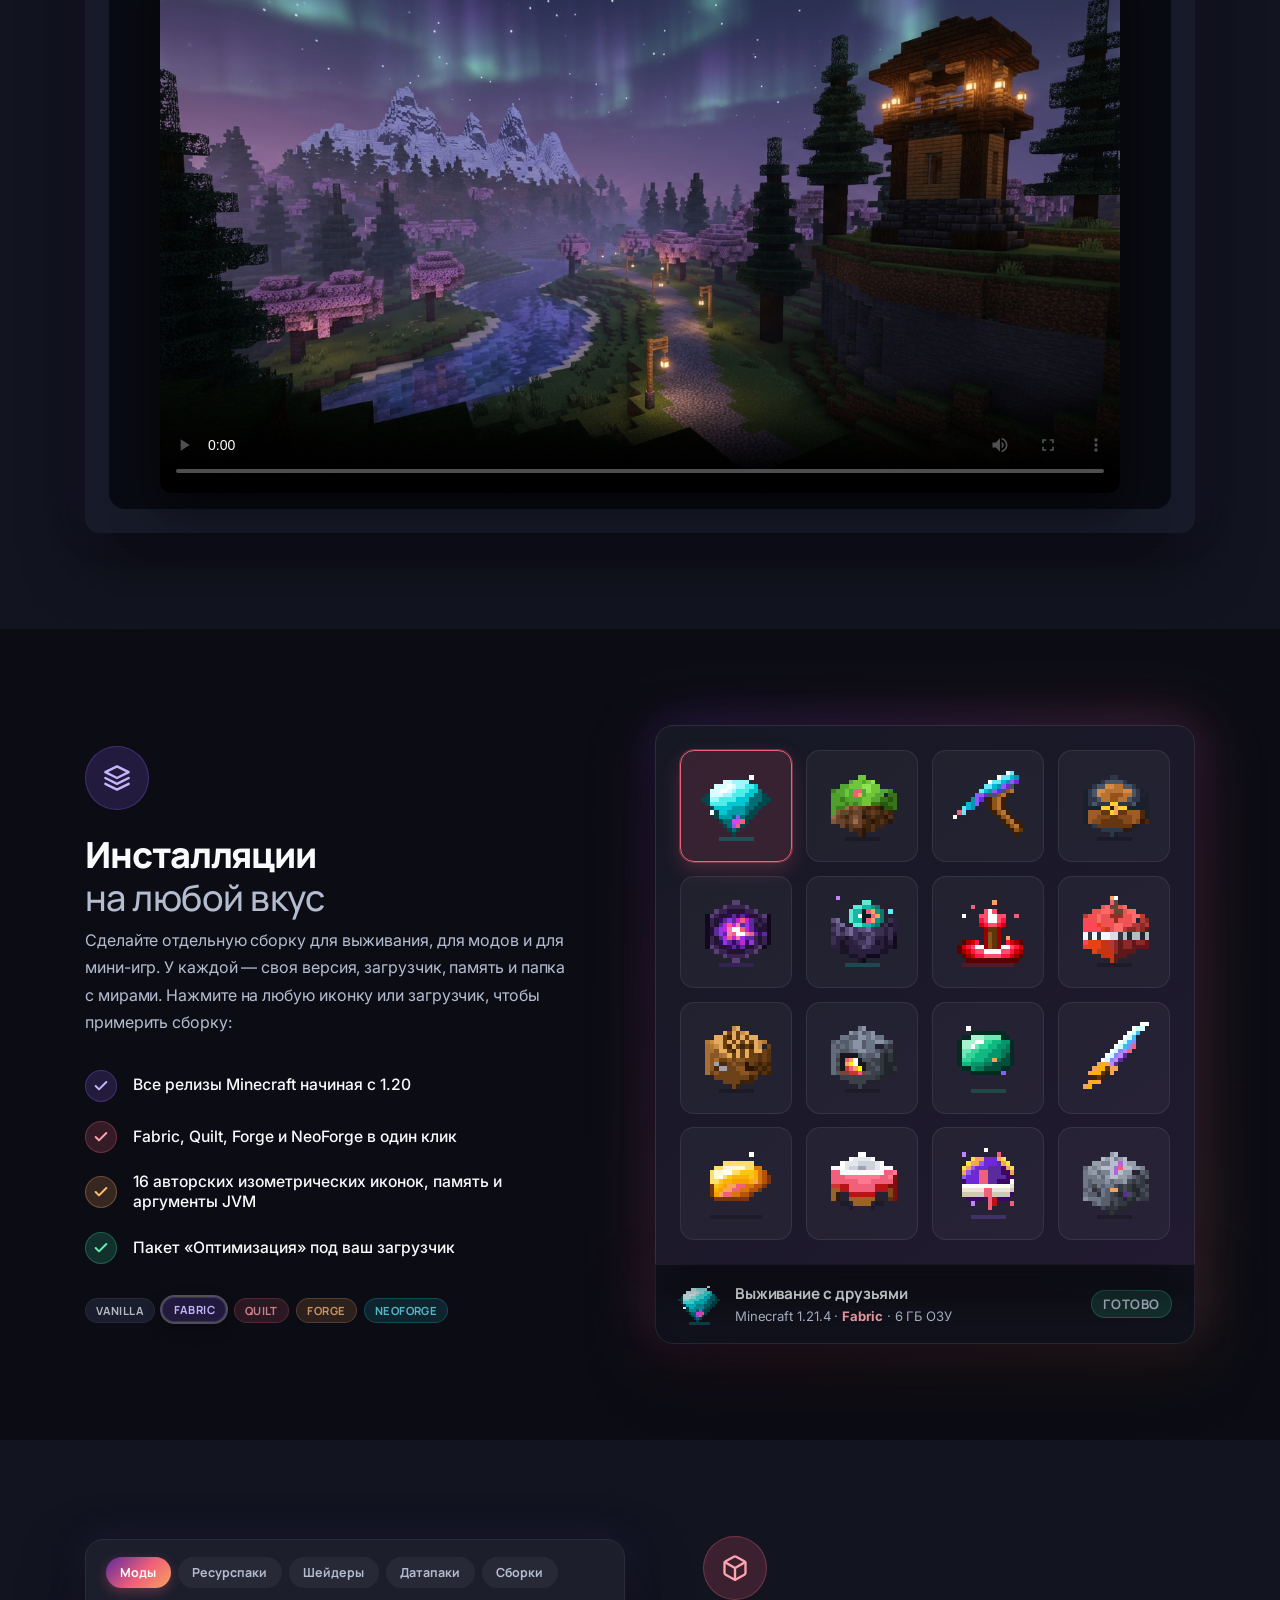
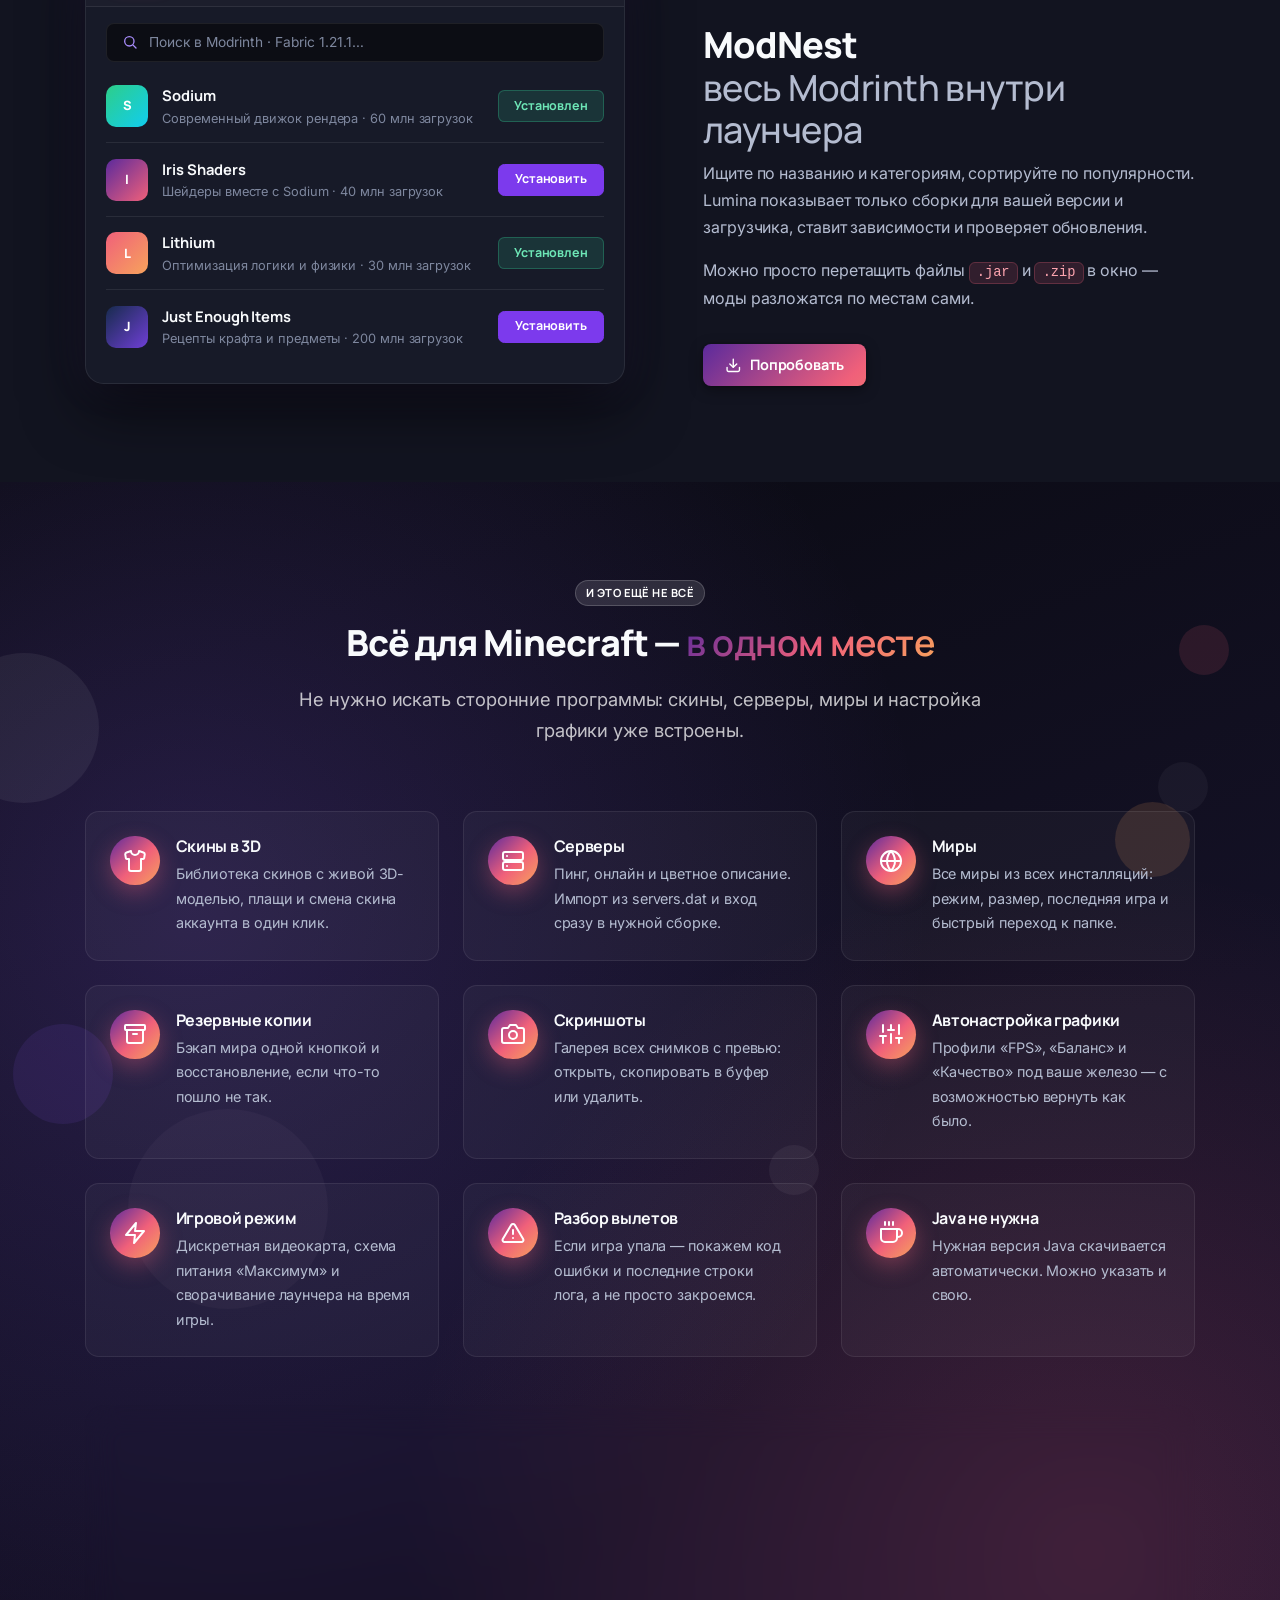
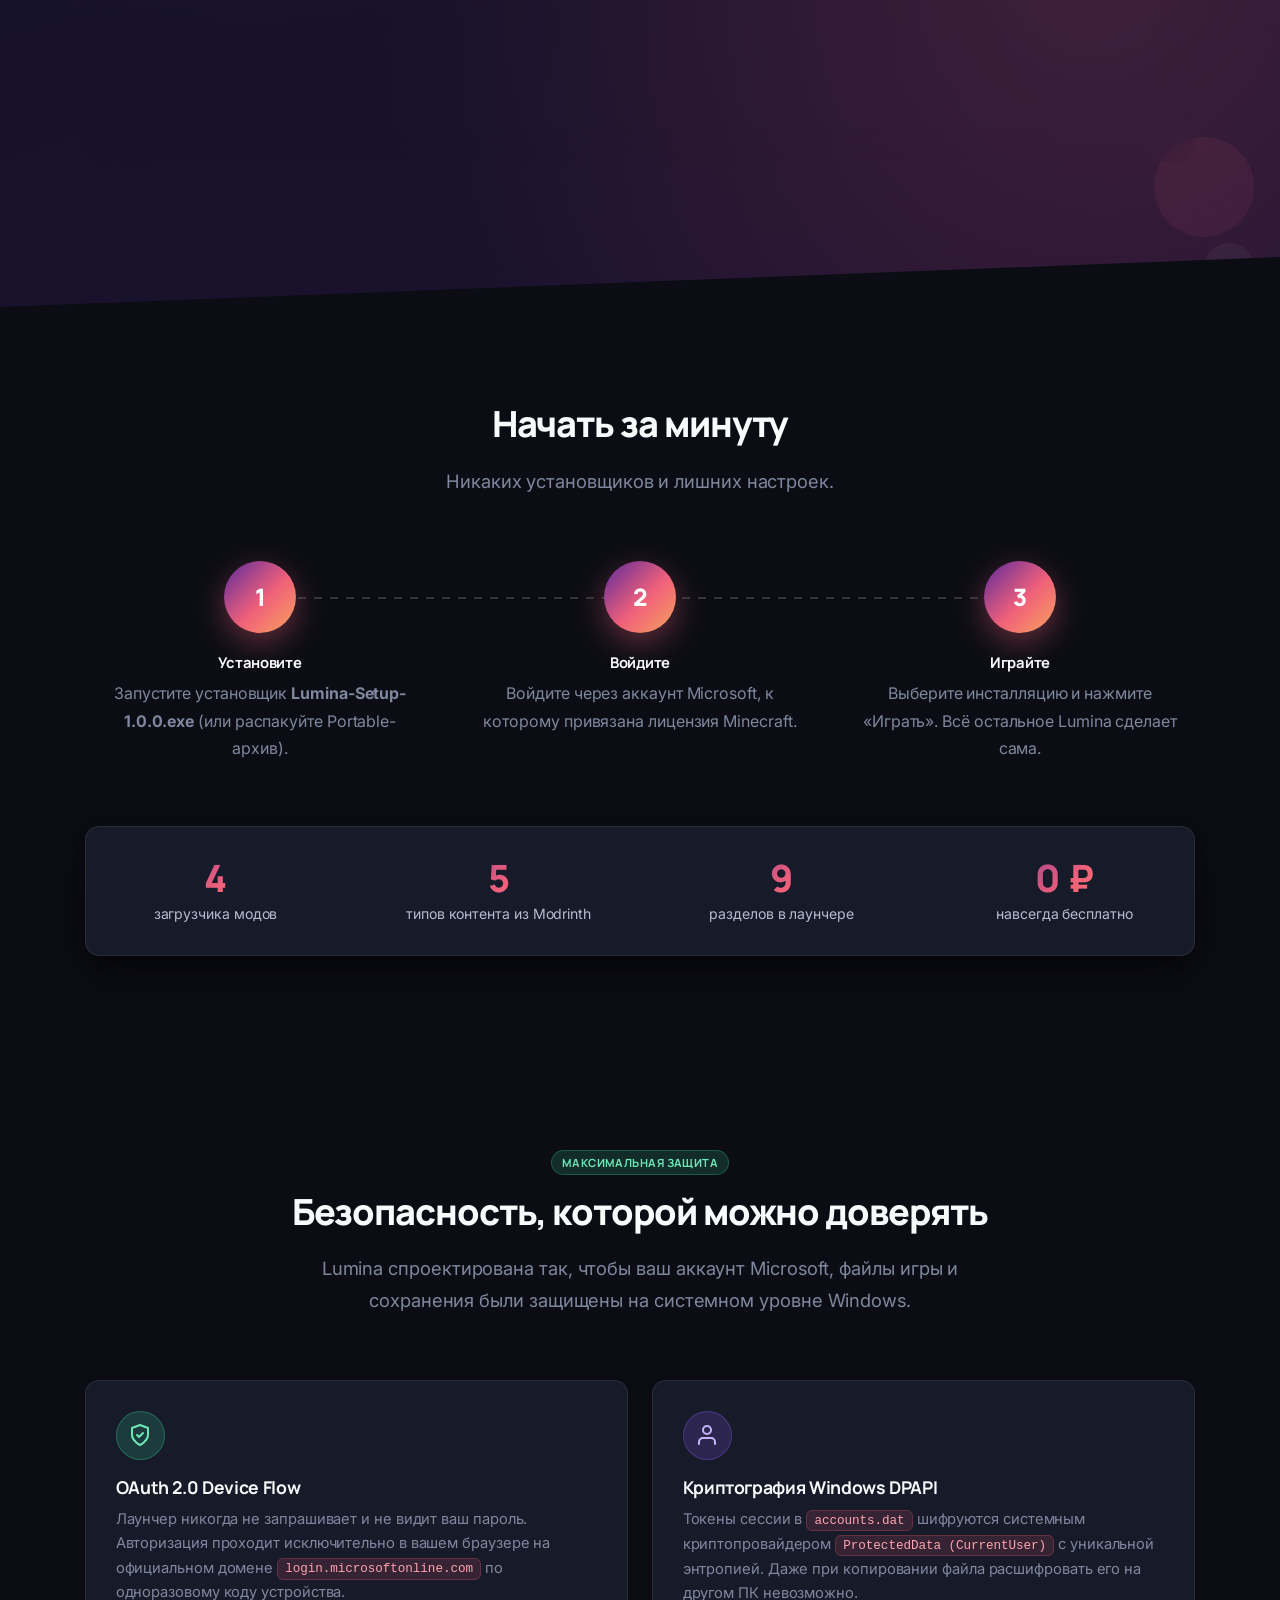
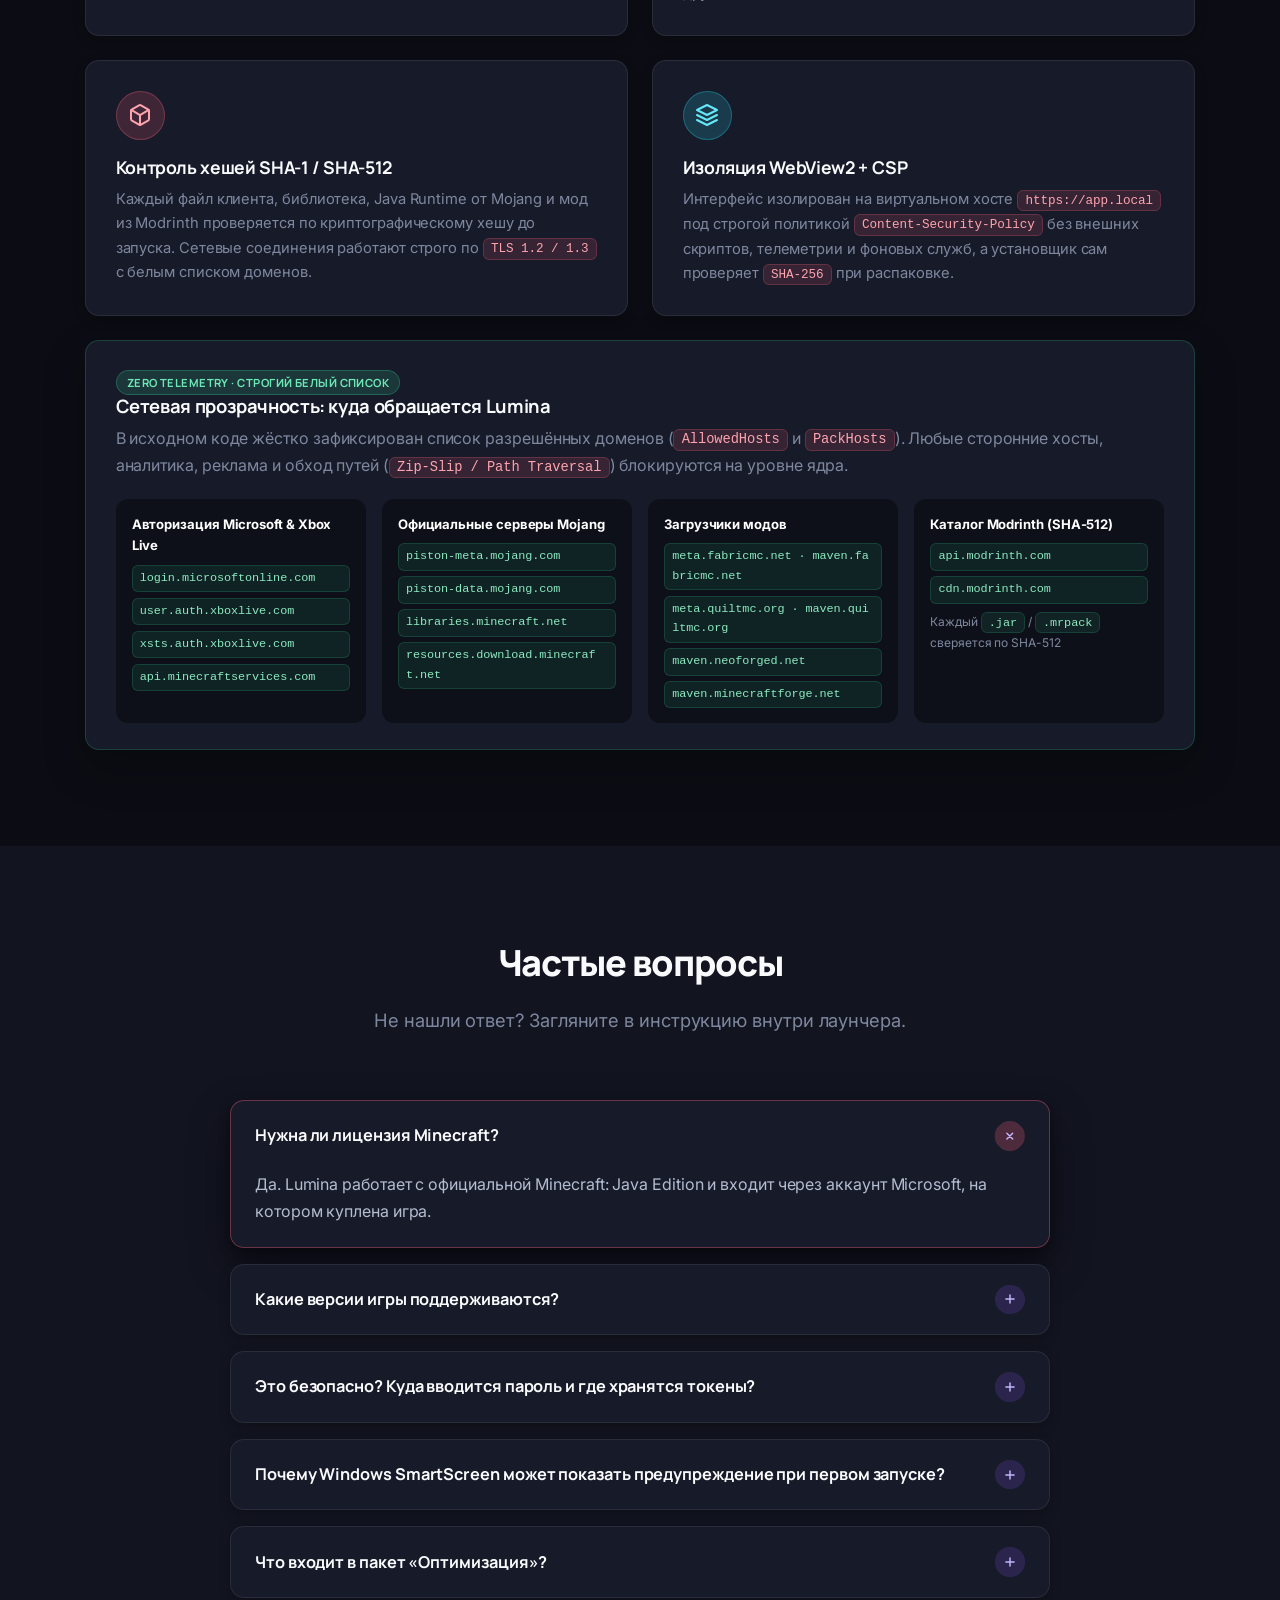
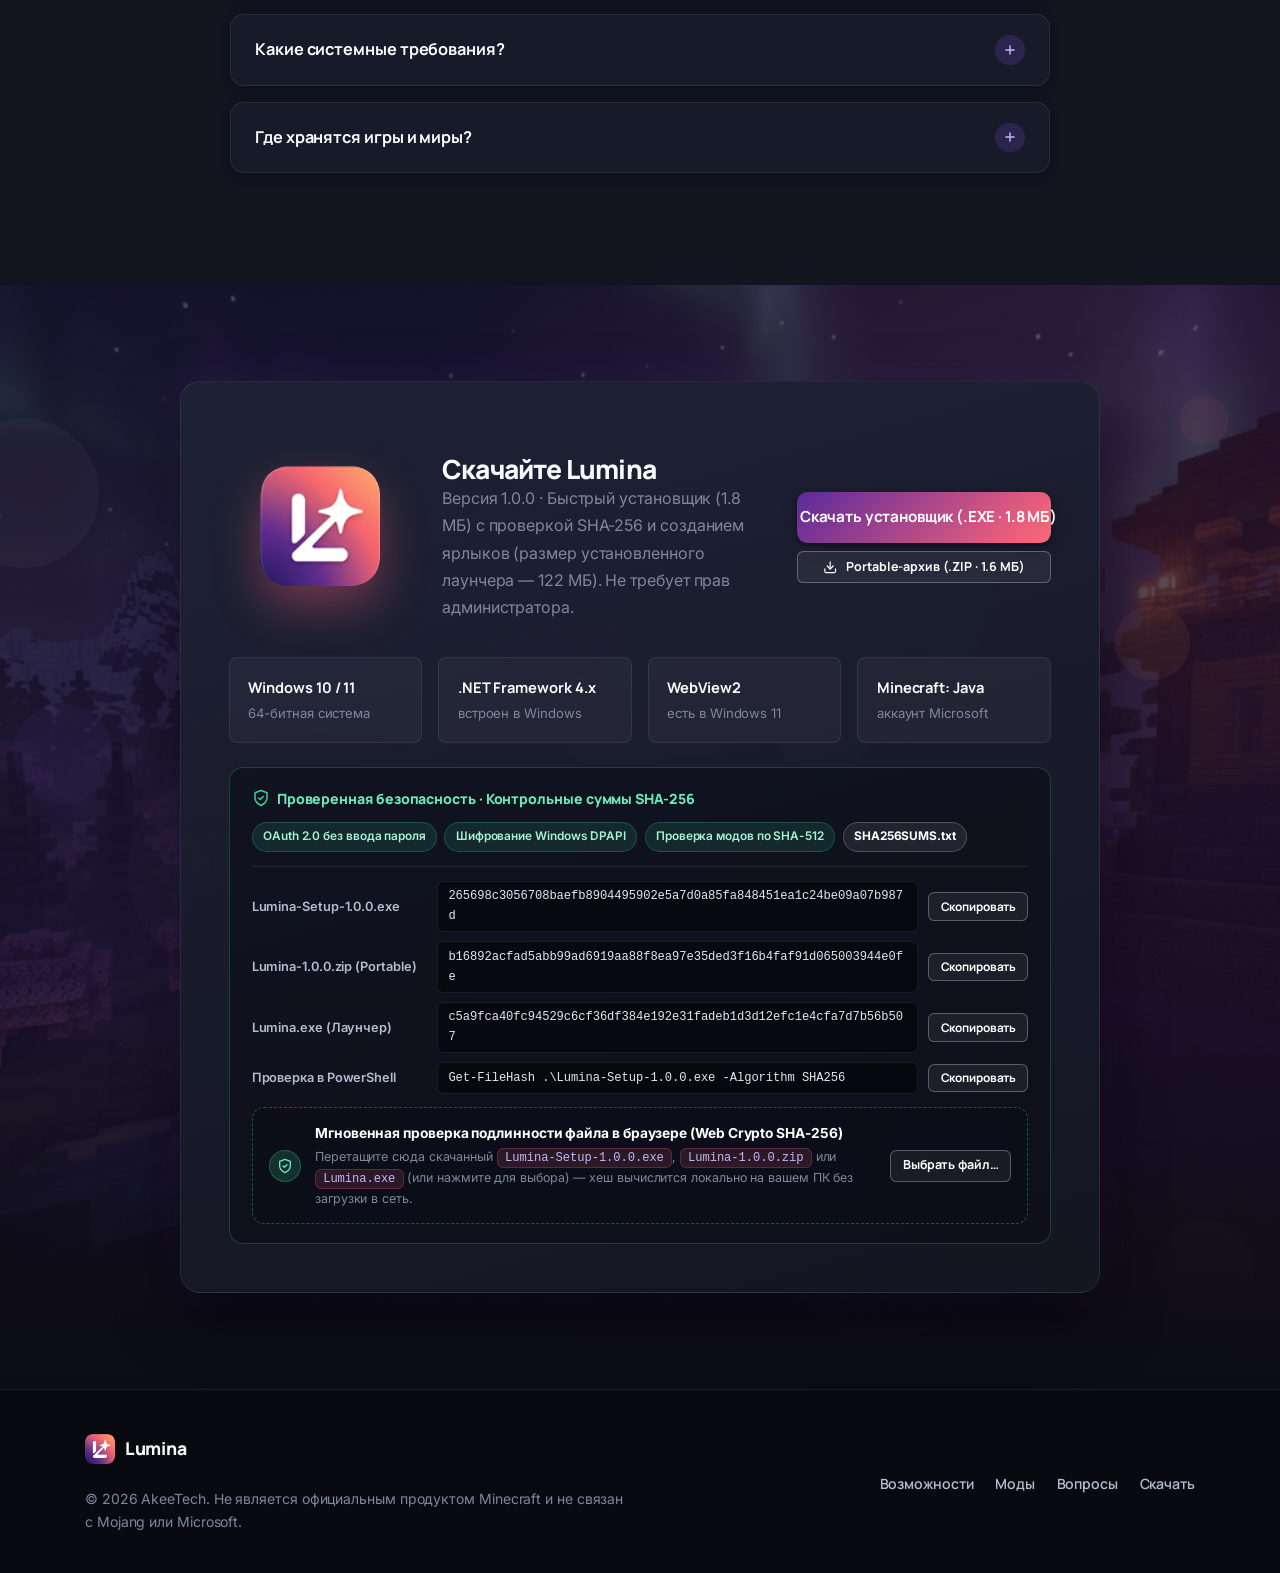
==== commit aa5f85aa: "Keep installer lightweight (1.8 MB) while unpacking 122 MB installed launcher" ====
--- a/index.html
+++ b/index.html
@@ -680,11 +680,10 @@
                   </div>
                   <div class="col-lg-5">
                     <h3 class="display-4 mb-0 mt-4">Скачайте Lumina</h3>
-                    <p class="text-muted mb-0">Версия 1.0.0 · <b>Полный офлайн-установщик (426 МБ)</b> включает сам лаунчер, официальные Java 17 / 21 / 25 от Mojang и Microsoft WebView2 Runtime. Также доступны лёгкий веб-установщик (1.7 МБ) и Portable-архив.</p>
+                    <p class="text-muted mb-0">Версия 1.0.0 · Быстрый установщик (1.8 МБ) с проверкой SHA-256 и созданием ярлыков (размер установленного лаунчера — 122 МБ). Не требует прав администратора.</p>
                   </div>
                   <div class="col-lg-4 text-center download-actions-col">
-                    <a href="https://github.com/dimka20cs2-sys/lumina/releases/download/v1.0.0/Lumina-Setup-Full-1.0.0.exe" class="btn btn-gradient btn-lg btn-icon mt-4 w-100"><svg><use href="#i-windows"/></svg>Полный установщик (.EXE · 426 МБ)</a>
-                    <a href="downloads/Lumina-Setup-1.0.0.exe" download class="btn btn-outline-white btn-sm btn-icon mt-2 w-100"><svg><use href="#i-download"/></svg>Лёгкий установщик (.EXE · 1.7 МБ)</a>
+                    <a href="downloads/Lumina-Setup-1.0.0.exe" download class="btn btn-gradient btn-lg btn-icon mt-4 w-100"><svg><use href="#i-windows"/></svg>Скачать установщик (.EXE · 1.8 МБ)</a>
                     <a href="downloads/Lumina-1.0.0.zip" download class="btn btn-outline-white btn-sm btn-icon mt-2 w-100"><svg><use href="#i-download"/></svg>Portable-архив (.ZIP · 1.6 МБ)</a>
                   </div>
                 </div>
@@ -706,18 +705,13 @@
                   </div>
                   <div class="security-hashes">
                     <div class="hash-row">
-                      <span class="hash-label">Lumina-Setup-Full-1.0.0.exe (426 МБ)</span>
-                      <code id="full-sha256">99184d2c46662984c4bd097724348802b3f511962e7a17a2a5d46a010e2b6708</code>
-                      <button type="button" class="btn btn-sm btn-outline-white copy-hash-btn" data-copy-target="full-sha256">Скопировать</button>
-                    </div>
-                    <div class="hash-row">
-                      <span class="hash-label">Lumina-Setup-1.0.0.exe (1.7 МБ)</span>
-                      <code id="setup-sha256">4eafb81f742bc5416a715dbc5f837e30452ca3c2a716c00e8f67e10188a786f3</code>
+                      <span class="hash-label">Lumina-Setup-1.0.0.exe</span>
+                      <code id="setup-sha256">265698c3056708baefb8904495902e5a7d0a85fa848451ea1c24be09a07b987d</code>
                       <button type="button" class="btn btn-sm btn-outline-white copy-hash-btn" data-copy-target="setup-sha256">Скопировать</button>
                     </div>
                     <div class="hash-row">
                       <span class="hash-label">Lumina-1.0.0.zip (Portable)</span>
-                      <code id="zip-sha256">e596632ed4664827bb9f1937001605c85f34cd7b1ac4ae0b8adfa20742f4e07b</code>
+                      <code id="zip-sha256">b16892acfad5abb99ad6919aa88f8ea97e35ded3f16b4faf91d065003944e0fe</code>
                       <button type="button" class="btn btn-sm btn-outline-white copy-hash-btn" data-copy-target="zip-sha256">Скопировать</button>
                     </div>
                     <div class="hash-row">
